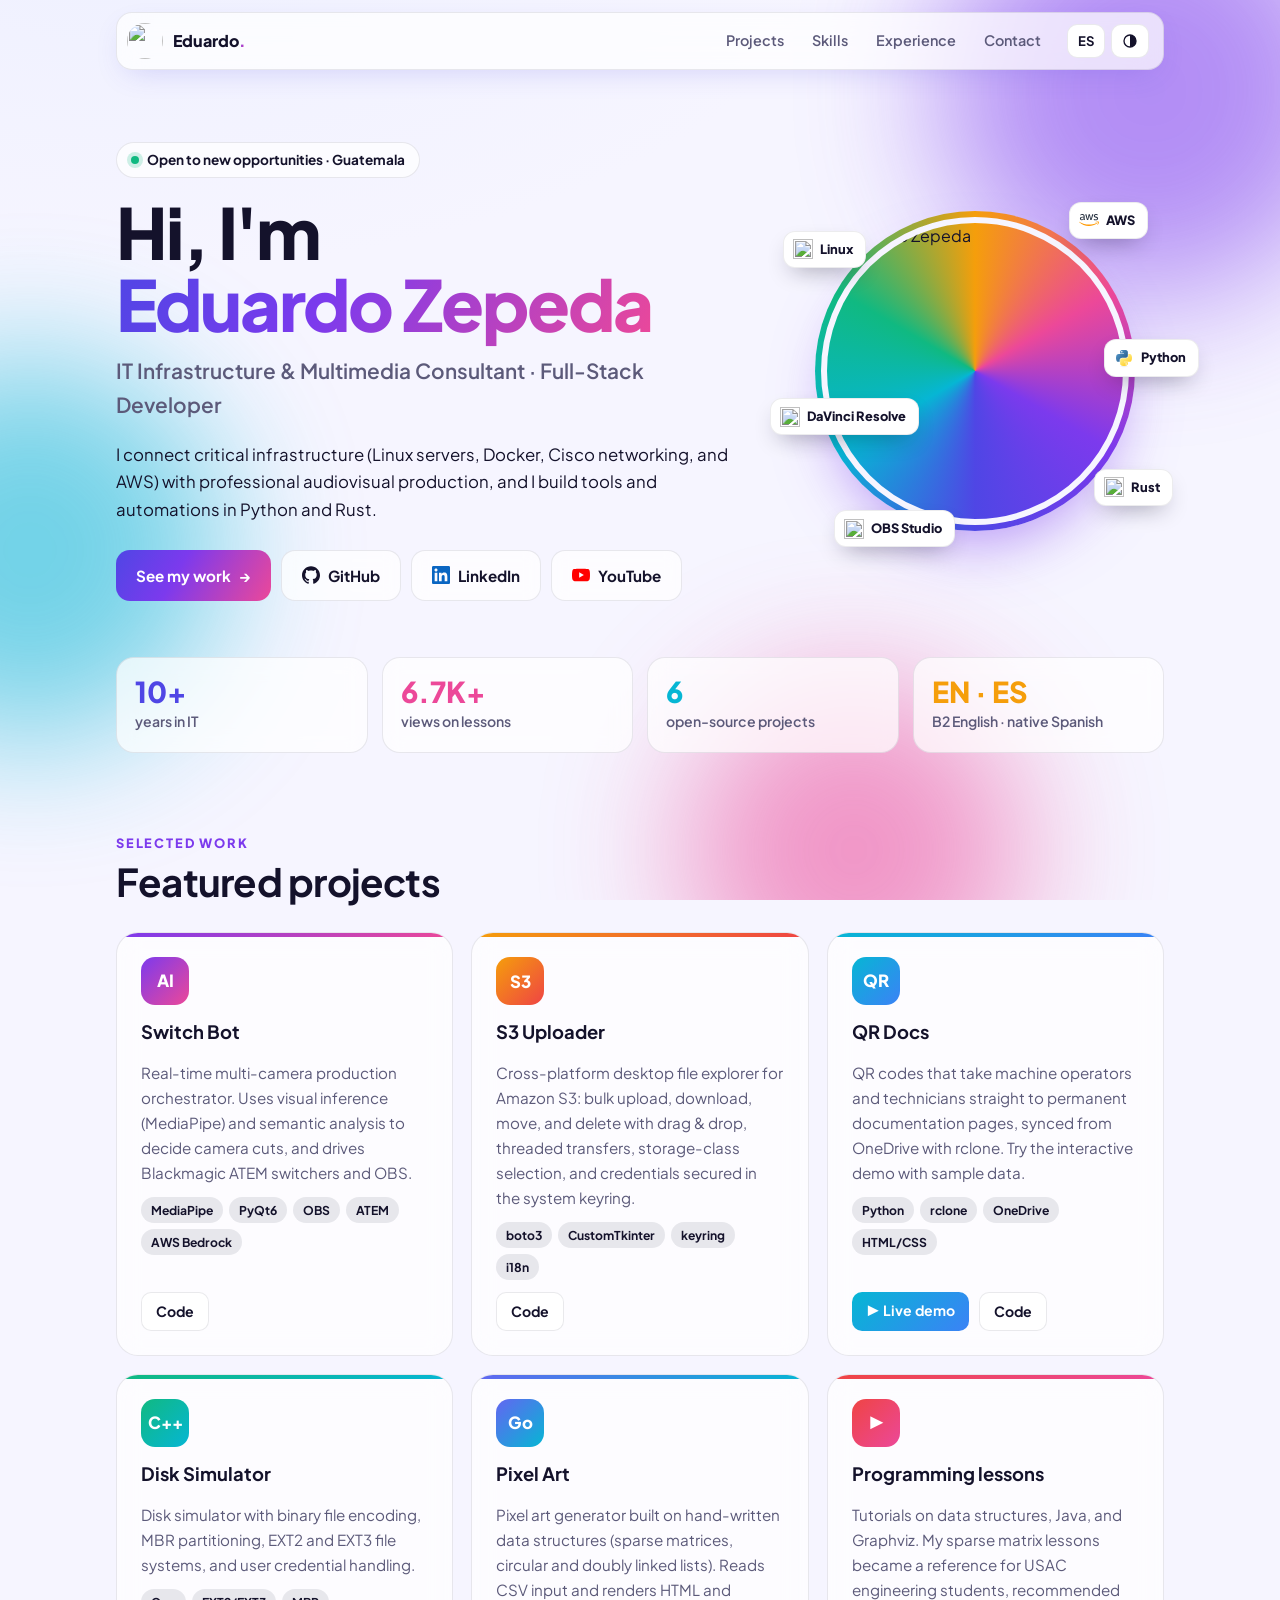
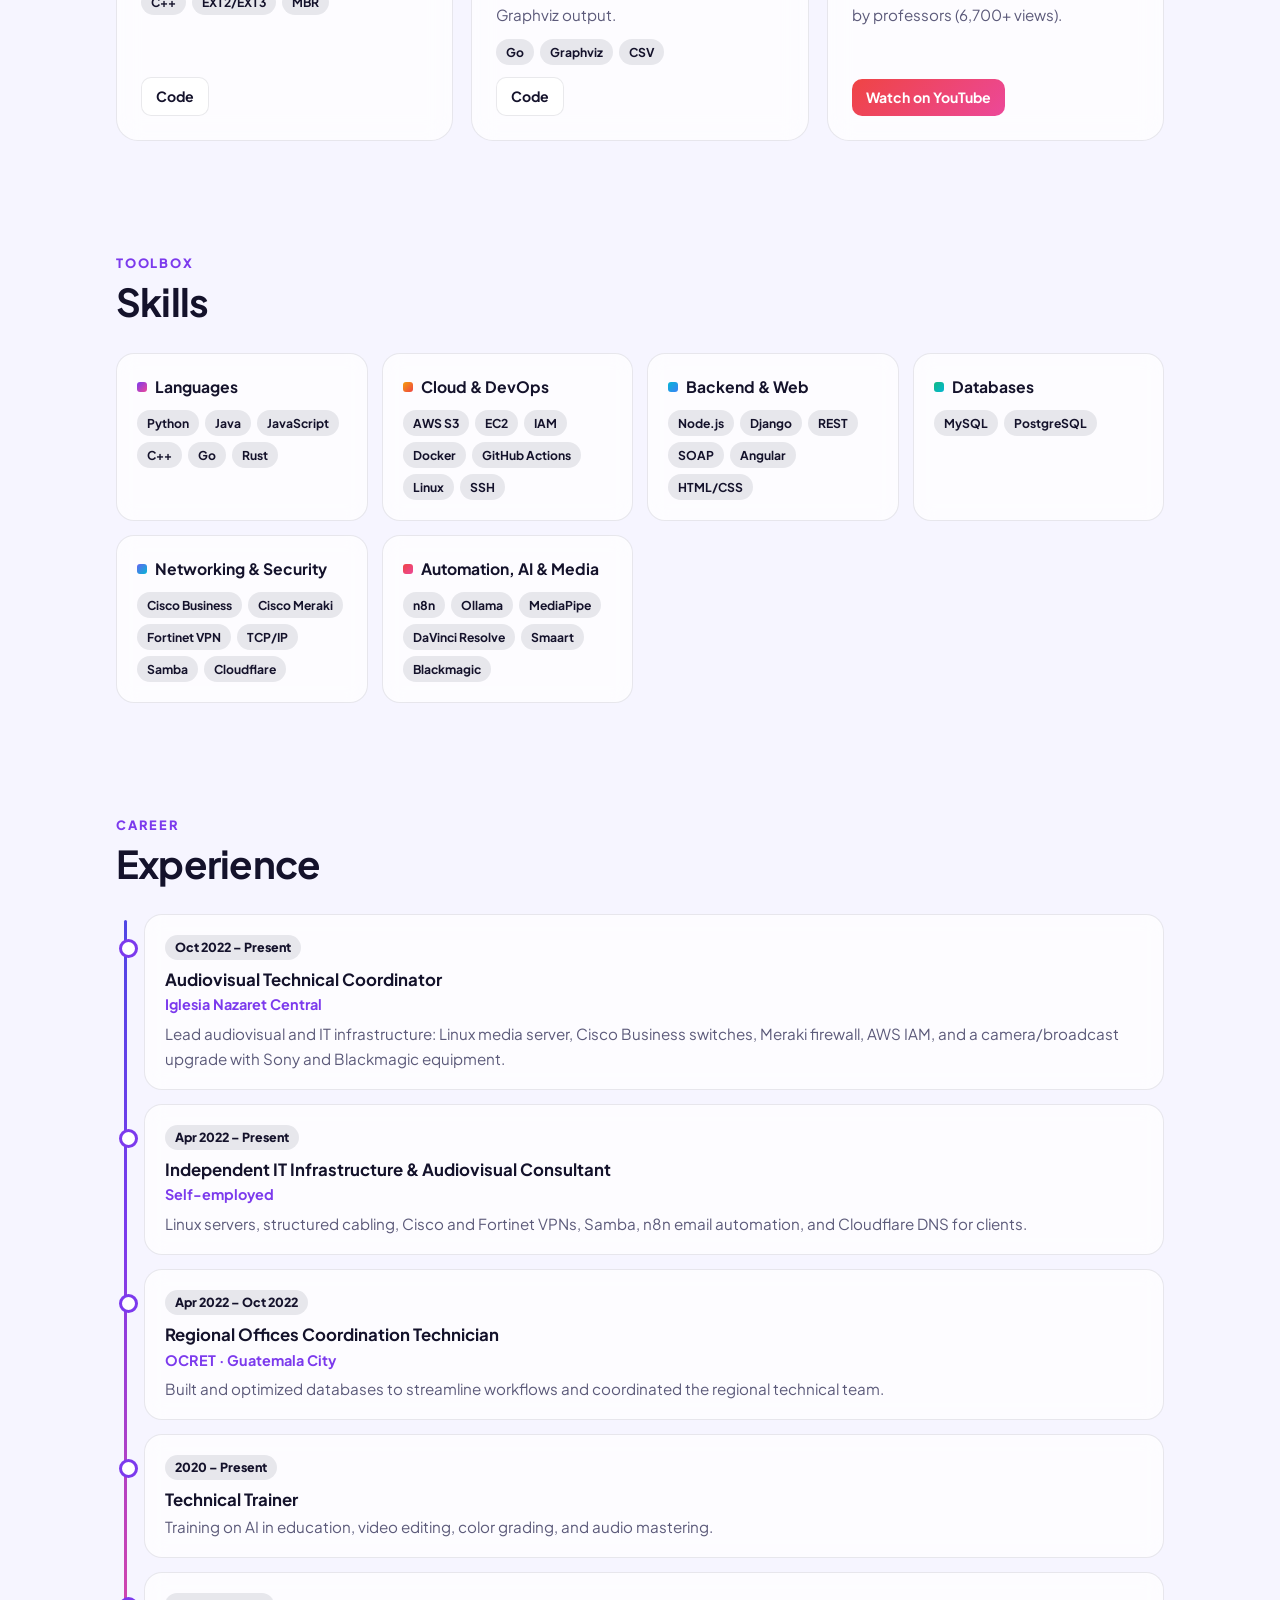
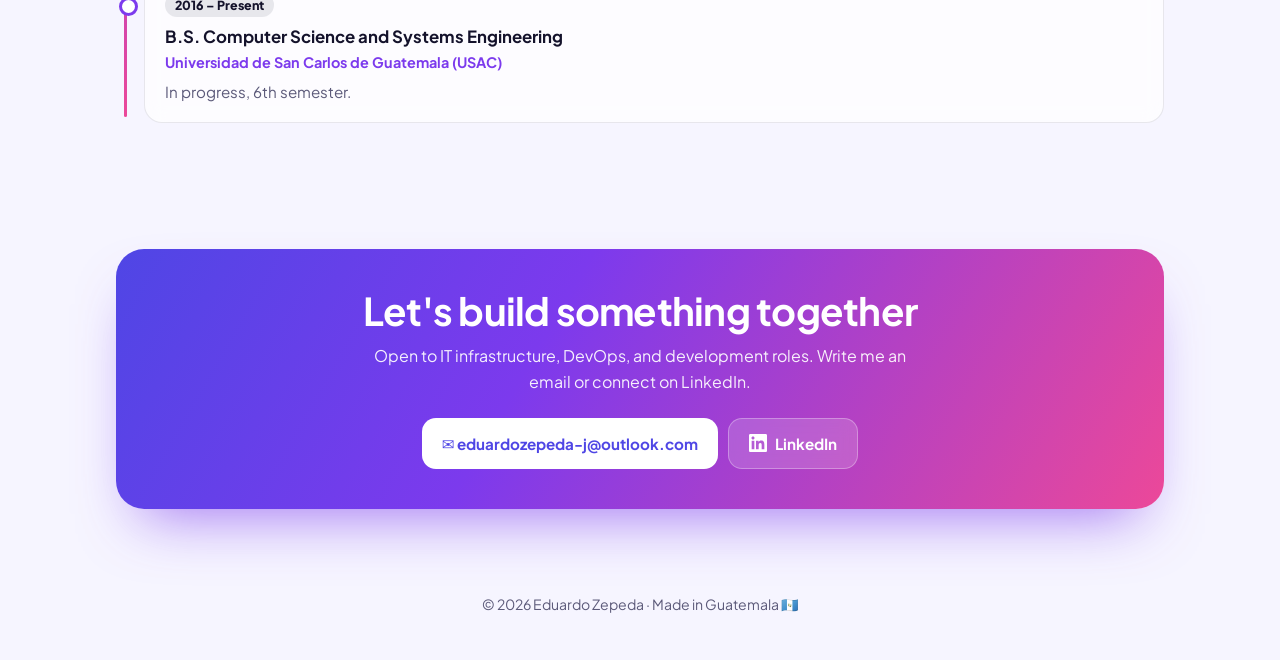
==== index.html @ f47f0d18 "Split floating photo tags into individual brand-logo badges Linux, AWS, Python, Rust, OBS Studio and" ====
<!doctype html>
<html lang="en">
<head>
<meta charset="utf-8">
<meta name="viewport" content="width=device-width, initial-scale=1">
<title>Eduardo Zepeda — Portfolio</title>
<meta name="description" content="Eduardo Zepeda — IT Infrastructure & Multimedia Consultant and Full-Stack Developer from Guatemala. Linux, AWS, Cisco networking, Python, Rust.">
<meta property="og:title" content="Eduardo Zepeda — Portfolio">
<meta property="og:description" content="IT Infrastructure & Multimedia Consultant | Full-Stack Developer">
<meta property="og:type" content="website">
<meta property="og:url" content="https://eduardo-zepeda-j.github.io/">
<meta property="og:image" content="https://avatars.githubusercontent.com/u/69120108?v=4&s=400">
<link rel="icon" href="https://avatars.githubusercontent.com/u/69120108?v=4&s=64">
<link rel="preconnect" href="https://fonts.googleapis.com">
<link rel="preconnect" href="https://fonts.gstatic.com" crossorigin>
<link href="https://fonts.googleapis.com/css2?family=Plus+Jakarta+Sans:wght@400;500;600;700;800&display=swap" rel="stylesheet">
<style>
:root{
  --bg:#f6f5ff; --bg-2:#eef0ff; --surface:rgba(255,255,255,.72); --surface-solid:#ffffff;
  --text:#14122b; --muted:#5c5a7a; --border:rgba(20,18,43,.09);
  --violet:#7c3aed; --indigo:#4f46e5; --blue:#2563eb; --cyan:#06b6d4; --pink:#ec4899; --amber:#f59e0b; --green:#10b981;
  --grad:linear-gradient(120deg,#4f46e5 0%,#7c3aed 40%,#ec4899 100%);
  --shadow:0 10px 30px -12px rgba(79,70,229,.25);
  --blob-op:.55;
}
@media (prefers-color-scheme: dark){
  :root:not([data-theme="light"]){
    --bg:#0b0a1a; --bg-2:#121032; --surface:rgba(24,22,52,.66); --surface-solid:#16143a;
    --text:#f1f0ff; --muted:#a9a6cc; --border:rgba(255,255,255,.09);
    --grad:linear-gradient(120deg,#818cf8 0%,#a78bfa 40%,#f472b6 100%);
    --shadow:0 10px 40px -12px rgba(0,0,0,.6); --blob-op:.35;
  }
}
:root[data-theme="dark"]{
  --bg:#0b0a1a; --bg-2:#121032; --surface:rgba(24,22,52,.66); --surface-solid:#16143a;
  --text:#f1f0ff; --muted:#a9a6cc; --border:rgba(255,255,255,.09);
  --grad:linear-gradient(120deg,#818cf8 0%,#a78bfa 40%,#f472b6 100%);
  --shadow:0 10px 40px -12px rgba(0,0,0,.6); --blob-op:.35;
}
*{box-sizing:border-box}
html{scroll-behavior:smooth}
body{margin:0;background:var(--bg);color:var(--text);font:16px/1.65 "Plus Jakarta Sans",system-ui,-apple-system,"Segoe UI",Roboto,Arial,sans-serif;overflow-x:hidden}
a{color:inherit}
.bg{position:fixed;inset:0;z-index:-1;overflow:hidden;background:radial-gradient(1200px 600px at 10% -10%,var(--bg-2),transparent 60%),var(--bg)}
.blob{position:absolute;border-radius:50%;filter:blur(70px);opacity:var(--blob-op);animation:float 18s ease-in-out infinite}
.b1{width:420px;height:420px;background:#7c3aed;top:-120px;right:-80px}
.b2{width:380px;height:380px;background:#06b6d4;top:40%;left:-160px;animation-delay:-6s}
.b3{width:340px;height:340px;background:#ec4899;bottom:-120px;right:20%;animation-delay:-12s}
@keyframes float{0%,100%{transform:translate(0,0) scale(1)}50%{transform:translate(30px,-40px) scale(1.08)}}
@media (prefers-reduced-motion: reduce){.blob{animation:none}html{scroll-behavior:auto}}
.wrap{max-width:1080px;margin:0 auto;padding:0 16px}
header.top{position:sticky;top:12px;z-index:10;margin:12px auto 0;max-width:1080px;padding:0 16px}
.bar{display:flex;align-items:center;gap:14px;height:58px;padding:0 14px 0 10px;border-radius:16px;background:var(--surface);border:1px solid var(--border);backdrop-filter:blur(14px);-webkit-backdrop-filter:blur(14px);box-shadow:var(--shadow)}
.brand{display:flex;align-items:center;gap:10px;font-weight:800;text-decoration:none}
.brand img{width:36px;height:36px;border-radius:50%;object-fit:cover}
nav{display:flex;gap:4px;margin-left:auto}
nav a{text-decoration:none;color:var(--muted);font-weight:600;font-size:.9rem;padding:6px 12px;border-radius:10px}
nav a:hover{color:var(--text);background:var(--border)}
.tools{display:flex;gap:6px}
.btn{border:1px solid var(--border);background:var(--surface-solid);color:var(--text);border-radius:10px;height:34px;min-width:38px;padding:0 10px;font:inherit;font-size:.82rem;font-weight:700;cursor:pointer;display:inline-flex;align-items:center;justify-content:center}
.btn:hover{border-color:var(--violet)}
@media (max-width:760px){nav{display:none}.tools{margin-left:auto}}

.hero{display:grid;grid-template-columns:1.25fr .75fr;gap:40px;align-items:center;padding:72px 0 56px}
@media (max-width:820px){.hero{grid-template-columns:1fr;padding-top:40px;text-align:center}.hero .photo{order:-1}.cta,.pills{justify-content:center}}
.hello{display:inline-flex;align-items:center;gap:8px;font-weight:700;font-size:.85rem;padding:6px 14px;border-radius:999px;background:var(--surface);border:1px solid var(--border);margin-bottom:18px}
.dot{width:8px;height:8px;border-radius:50%;background:var(--green);box-shadow:0 0 0 4px rgba(16,185,129,.2)}
h1{font-size:clamp(2.4rem,7vw,4.4rem);line-height:1.02;letter-spacing:-.03em;margin:0 0 14px;font-weight:800}
.gt{background:var(--grad);-webkit-background-clip:text;background-clip:text;color:transparent}
.role{font-size:clamp(1.05rem,2.4vw,1.3rem);font-weight:600;color:var(--muted);margin:0 0 18px}
.lead{max-width:620px;margin:0 0 26px;font-size:1.05rem}
@media (max-width:820px){.lead{margin-left:auto;margin-right:auto}}
.cta{display:flex;gap:10px;flex-wrap:wrap}
.cta a{display:inline-flex;align-items:center;gap:8px;padding:12px 20px;border-radius:14px;font-weight:700;font-size:.95rem;text-decoration:none;border:1px solid var(--border);background:var(--surface);backdrop-filter:blur(8px);transition:transform .2s,box-shadow .2s}
.cta a:hover{transform:translateY(-2px);box-shadow:var(--shadow)}
.cta a.primary{background:var(--grad);color:#fff;border:0}
.ico{width:18px;height:18px;flex:none}
.ico-li{color:#0A66C2} .ico-yt{color:#FF0000}
:root[data-theme="dark"] .ico-li{color:#4c9be8}
@media (prefers-color-scheme: dark){:root:not([data-theme="light"]) .ico-li{color:#4c9be8}}
.photo{position:relative;justify-self:center}
.ring{width:min(320px,70vw);aspect-ratio:1;border-radius:50%;padding:6px;background:conic-gradient(from 180deg,#4f46e5,#06b6d4,#10b981,#f59e0b,#ec4899,#7c3aed,#4f46e5);box-shadow:0 30px 60px -20px rgba(124,58,237,.55)}
.ring img{width:100%;height:100%;border-radius:50%;object-fit:cover;border:6px solid var(--bg);display:block}
.float-tag{position:absolute;display:inline-flex;align-items:center;gap:7px;font-size:.8rem;font-weight:800;padding:7px 12px 7px 9px;border-radius:12px;background:#fff;color:#14122b;border:1px solid rgba(20,18,43,.08);box-shadow:0 10px 24px -10px rgba(20,18,43,.45);white-space:nowrap;animation:bob 6s ease-in-out infinite}
.float-tag img{width:20px;height:20px;object-fit:contain;flex:none}
@keyframes bob{0%,100%{transform:translateY(0)}50%{transform:translateY(-6px)}}
@media (prefers-reduced-motion: reduce){.float-tag{animation:none}}
.t1{top:6%;left:-10%} .t2{top:-3%;right:-4%;animation-delay:-1s}
.t3{top:40%;right:-20%;animation-delay:-2s} .t4{bottom:8%;right:-12%;animation-delay:-3s}
.t5{bottom:-5%;left:6%;animation-delay:-4s} .t6{bottom:30%;left:-14%;animation-delay:-5s}
@media (max-width:820px){.float-tag{font-size:.72rem;padding:5px 9px 5px 7px}.float-tag img{width:16px;height:16px}.t1{left:-8%}.t3{right:-10%}.t4{right:-6%}.t6{left:-10%}}

.stats{display:grid;grid-template-columns:repeat(4,1fr);gap:14px;margin-bottom:24px}
@media (max-width:700px){.stats{grid-template-columns:repeat(2,1fr)}}
.stat{padding:18px;border-radius:18px;background:var(--surface);border:1px solid var(--border);backdrop-filter:blur(10px)}
.stat b{display:block;font-size:1.8rem;line-height:1.1;font-weight:800}
.stat span{color:var(--muted);font-size:.88rem;font-weight:600}
.s1 b{color:var(--indigo)} .s2 b{color:var(--pink)} .s3 b{color:var(--cyan)} .s4 b{color:var(--amber)}

section{padding:56px 0}
.kicker{font-size:.8rem;font-weight:800;letter-spacing:.14em;text-transform:uppercase;color:var(--violet);margin:0 0 6px}
h2{font-size:clamp(1.7rem,4vw,2.4rem);letter-spacing:-.02em;margin:0 0 28px;line-height:1.15}

.projects{display:grid;grid-template-columns:repeat(auto-fill,minmax(300px,1fr));gap:18px}
.card{position:relative;padding:24px;border-radius:22px;background:var(--surface);border:1px solid var(--border);backdrop-filter:blur(12px);display:flex;flex-direction:column;gap:12px;transition:transform .25s,box-shadow .25s;overflow:hidden}
.card::before{content:"";position:absolute;inset:0 0 auto 0;height:4px;background:var(--c)}
.card:hover{transform:translateY(-4px);box-shadow:var(--shadow)}
.icon{width:48px;height:48px;border-radius:14px;display:grid;place-items:center;color:#fff;font-weight:800;font-size:1.05rem;background:var(--c)}
.card h3{margin:0;font-size:1.15rem}
.card p{margin:0;color:var(--muted);font-size:.95rem}
.chips{display:flex;flex-wrap:wrap;gap:6px}
.chip{font-size:.76rem;font-weight:700;padding:3px 10px;border-radius:999px;background:var(--border)}
.links{margin-top:auto;display:flex;gap:10px;flex-wrap:wrap}
.links a{font-size:.88rem;font-weight:700;text-decoration:none;padding:7px 14px;border-radius:10px;border:1px solid var(--border);background:var(--surface-solid)}
.links a.live{background:var(--c);color:#fff;border:0}
.c1{--c:linear-gradient(135deg,#7c3aed,#ec4899)} .c2{--c:linear-gradient(135deg,#f59e0b,#ef4444)}
.c3{--c:linear-gradient(135deg,#06b6d4,#3b82f6)} .c4{--c:linear-gradient(135deg,#10b981,#06b6d4)}
.c5{--c:linear-gradient(135deg,#6366f1,#06b6d4)} .c6{--c:linear-gradient(135deg,#ef4444,#ec4899)}

.skills{display:grid;grid-template-columns:repeat(auto-fill,minmax(250px,1fr));gap:14px}
.skill{padding:20px;border-radius:18px;background:var(--surface);border:1px solid var(--border);backdrop-filter:blur(10px)}
.skill h3{margin:0 0 10px;font-size:.98rem;display:flex;align-items:center;gap:8px}
.skill h3 i{width:10px;height:10px;border-radius:3px;background:var(--c);display:inline-block}

.timeline{position:relative;padding-left:28px}
.timeline::before{content:"";position:absolute;left:8px;top:6px;bottom:6px;width:3px;border-radius:3px;background:var(--grad)}
.job{position:relative;padding:18px 20px;margin-bottom:14px;border-radius:18px;background:var(--surface);border:1px solid var(--border);backdrop-filter:blur(10px)}
.job::before{content:"";position:absolute;left:-26px;top:24px;width:13px;height:13px;border-radius:50%;background:var(--surface-solid);border:3px solid var(--violet)}
.when{display:inline-block;font-size:.78rem;font-weight:800;padding:2px 10px;border-radius:999px;background:var(--border);margin-bottom:6px}
.job h3{margin:0;font-size:1.05rem}
.org{color:var(--violet);font-weight:700;font-size:.9rem;margin-bottom:4px}
.job p{margin:0;color:var(--muted);font-size:.95rem}

.contact{padding:40px;border-radius:28px;background:var(--grad);color:#fff;text-align:center;box-shadow:0 30px 60px -25px rgba(124,58,237,.7)}
.contact h2{color:#fff;margin-bottom:10px}
.contact p{margin:0 auto 22px;max-width:560px;opacity:.92}
.contact .cta{justify-content:center}
.contact .cta a{background:rgba(255,255,255,.16);border-color:rgba(255,255,255,.3);color:#fff}
.contact .cta a.primary{background:#fff;color:#4f46e5}
@media (max-width:600px){.contact{padding:28px 18px}}
footer{padding:28px 0 44px;color:var(--muted);font-size:.88rem;text-align:center}

[data-lang-es]{display:none}
html[lang="es"] [data-lang-en]{display:none}
html[lang="es"] [data-lang-es]{display:revert}
.js .reveal{opacity:0;transform:translateY(16px);transition:opacity .6s ease,transform .6s ease}
.js .reveal.in{opacity:1;transform:none}
@media (prefers-reduced-motion: reduce){.js .reveal{opacity:1;transform:none;transition:none}}
</style>
</head>
<body>
<svg width="0" height="0" style="position:absolute" aria-hidden="true">
  <symbol id="i-gh" viewBox="0 0 24 24"><path fill="currentColor" d="M12 .297c-6.63 0-12 5.373-12 12 0 5.303 3.438 9.8 8.205 11.385.6.113.82-.258.82-.577 0-.285-.01-1.04-.015-2.04-3.338.724-4.042-1.61-4.042-1.61C4.422 18.07 3.633 17.7 3.633 17.7c-1.087-.744.084-.729.084-.729 1.205.084 1.838 1.236 1.838 1.236 1.07 1.835 2.809 1.305 3.495.998.108-.776.417-1.305.76-1.605-2.665-.3-5.466-1.332-5.466-5.93 0-1.31.465-2.38 1.235-3.22-.135-.303-.54-1.523.105-3.176 0 0 1.005-.322 3.3 1.23.96-.267 1.98-.399 3-.405 1.02.006 2.04.138 3 .405 2.28-1.552 3.285-1.23 3.285-1.23.645 1.653.24 2.873.12 3.176.765.84 1.23 1.91 1.23 3.22 0 4.61-2.805 5.625-5.475 5.92.42.36.81 1.096.81 2.22 0 1.606-.015 2.896-.015 3.286 0 .315.21.69.825.57C20.565 22.092 24 17.592 24 12.297c0-6.627-5.373-12-12-12"/></symbol>
  <symbol id="i-li" viewBox="0 0 24 24"><path fill="currentColor" d="M20.447 20.452h-3.554v-5.569c0-1.328-.027-3.037-1.852-3.037-1.853 0-2.136 1.445-2.136 2.939v5.667H9.351V9h3.414v1.561h.046c.477-.9 1.637-1.85 3.37-1.85 3.601 0 4.267 2.37 4.267 5.455v6.286zM5.337 7.433c-1.144 0-2.063-.926-2.063-2.065 0-1.138.92-2.063 2.063-2.063 1.14 0 2.064.925 2.064 2.063 0 1.139-.925 2.065-2.064 2.065zm1.782 13.019H3.555V9h3.564v11.452zM22.225 0H1.771C.792 0 0 .774 0 1.729v20.542C0 23.227.792 24 1.771 24h20.451C23.2 24 24 23.227 24 22.271V1.729C24 .774 23.2 0 22.222 0h.003z"/></symbol>
  <symbol id="i-yt" viewBox="0 0 24 24"><path fill="currentColor" d="M23.498 6.186a3.016 3.016 0 0 0-2.122-2.136C19.505 3.545 12 3.545 12 3.545s-7.505 0-9.377.505A3.017 3.017 0 0 0 .502 6.186C0 8.07 0 12 0 12s0 3.93.502 5.814a3.016 3.016 0 0 0 2.122 2.136c1.871.505 9.376.505 9.376.505s7.505 0 9.377-.505a3.015 3.015 0 0 0 2.122-2.136C24 15.93 24 12 24 12s0-3.93-.502-5.814zM9.545 15.568V8.432L15.818 12l-6.273 3.568z"/></symbol>
</svg>
<div class="bg" aria-hidden="true"><div class="blob b1"></div><div class="blob b2"></div><div class="blob b3"></div></div>

<header class="top">
  <div class="bar">
    <a class="brand" href="#"><img src="https://avatars.githubusercontent.com/u/69120108?v=4&s=80" alt=""><span>Eduardo<span class="gt">.</span></span></a>
    <nav>
      <a href="#projects"><span data-lang-en>Projects</span><span data-lang-es>Proyectos</span></a>
      <a href="#skills"><span data-lang-en>Skills</span><span data-lang-es>Habilidades</span></a>
      <a href="#experience"><span data-lang-en>Experience</span><span data-lang-es>Experiencia</span></a>
      <a href="#contact"><span data-lang-en>Contact</span><span data-lang-es>Contacto</span></a>
    </nav>
    <div class="tools">
      <button class="btn" id="langBtn" type="button" aria-label="Switch language / Cambiar idioma">ES</button>
      <button class="btn" id="themeBtn" type="button" aria-label="Toggle dark mode"><svg width="16" height="16" viewBox="0 0 24 24" aria-hidden="true"><circle cx="12" cy="12" r="9" fill="none" stroke="currentColor" stroke-width="2"/><path d="M12 3a9 9 0 0 1 0 18z" fill="currentColor"/></svg></button>
    </div>
  </div>
</header>

<main class="wrap">
  <section class="hero">
    <div>
      <div class="hello"><span class="dot"></span><span data-lang-en>Open to new opportunities · Guatemala</span><span data-lang-es>Disponible para nuevas oportunidades · Guatemala</span></div>
      <h1><span data-lang-en>Hi, I'm</span><span data-lang-es>Hola, soy</span><br><span class="gt">Eduardo Zepeda</span></h1>
      <p class="role">
        <span data-lang-en>IT Infrastructure &amp; Multimedia Consultant · Full-Stack Developer</span>
        <span data-lang-es>Consultor de Infraestructura TI y Multimedia · Desarrollador Full Stack</span>
      </p>
      <p class="lead">
        <span data-lang-en>I connect critical infrastructure (Linux servers, Docker, Cisco networking, and AWS) with professional audiovisual production, and I build tools and automations in Python and Rust.</span>
        <span data-lang-es>Conecto la infraestructura crítica (servidores Linux, Docker, redes Cisco y AWS) con la producción audiovisual profesional, y desarrollo herramientas y automatizaciones en Python y Rust.</span>
      </p>
      <div class="cta">
        <a class="primary" href="#projects"><span data-lang-en>See my work</span><span data-lang-es>Ver mi trabajo</span> →</a>
        <a href="https://github.com/eduardo-zepeda-j" rel="me"><svg class="ico ico-gh" aria-hidden="true"><use href="#i-gh"/></svg>GitHub</a>
        <a href="https://www.linkedin.com/in/eduardo-zepeda-j" rel="me"><svg class="ico ico-li" aria-hidden="true"><use href="#i-li"/></svg>LinkedIn</a>
        <a href="https://www.youtube.com/@eduardozepeda1113" rel="me"><svg class="ico ico-yt" aria-hidden="true"><use href="#i-yt"/></svg>YouTube</a>
      </div>
    </div>
    <div class="photo">
      <div class="ring"><img src="https://avatars.githubusercontent.com/u/69120108?v=4&s=640" alt="Eduardo Zepeda" width="320" height="320"></div>
      <span class="float-tag t1"><img src="assets/icons/linux.svg" alt="" width="20" height="20">Linux</span>
      <span class="float-tag t2"><img src="assets/icons/aws.svg" alt="" width="20" height="20">AWS</span>
      <span class="float-tag t3"><img src="assets/icons/python.svg" alt="" width="20" height="20">Python</span>
      <span class="float-tag t4"><img src="assets/icons/rust.svg" alt="" width="20" height="20">Rust</span>
      <span class="float-tag t5"><img src="assets/icons/obs.svg" alt="" width="20" height="20">OBS Studio</span>
      <span class="float-tag t6"><img src="assets/icons/davinci-resolve.svg" alt="" width="20" height="20">DaVinci Resolve</span>
    </div>
  </section>

  <div class="stats reveal">
    <div class="stat s1"><b>10+</b><span data-lang-en>years in IT</span><span data-lang-es>años en TI</span></div>
    <div class="stat s2"><b>6.7K+</b><span data-lang-en>views on lessons</span><span data-lang-es>vistas en clases</span></div>
    <div class="stat s3"><b>6</b><span data-lang-en>open-source projects</span><span data-lang-es>proyectos open source</span></div>
    <div class="stat s4"><b>EN · ES</b><span data-lang-en>B2 English · native Spanish</span><span data-lang-es>Inglés B2 · español nativo</span></div>
  </div>

  <section id="projects" class="reveal">
    <p class="kicker"><span data-lang-en>Selected work</span><span data-lang-es>Trabajo seleccionado</span></p>
    <h2><span data-lang-en>Featured projects</span><span data-lang-es>Proyectos destacados</span></h2>
    <div class="projects">
      <article class="card c1">
        <div class="icon">AI</div>
        <h3>Switch Bot</h3>
        <p data-lang-en>Real-time multi-camera production orchestrator. Uses visual inference (MediaPipe) and semantic analysis to decide camera cuts, and drives Blackmagic ATEM switchers and OBS.</p>
        <p data-lang-es>Orquestador de producción multicámara en tiempo real. Usa inferencia visual (MediaPipe) y análisis semántico para decidir los cortes de cámara, y controla switchers Blackmagic ATEM y OBS.</p>
        <div class="chips"><span class="chip">MediaPipe</span><span class="chip">PyQt6</span><span class="chip">OBS</span><span class="chip">ATEM</span><span class="chip">AWS Bedrock</span></div>
        <div class="links"><a href="https://github.com/eduardo-zepeda-j/switch_bot"><span data-lang-en>Code</span><span data-lang-es>Código</span></a></div>
      </article>
      <article class="card c2">
        <div class="icon">S3</div>
        <h3>S3 Uploader</h3>
        <p data-lang-en>Cross-platform desktop file explorer for Amazon S3: bulk upload, download, move, and delete with drag &amp; drop, threaded transfers, storage-class selection, and credentials secured in the system keyring.</p>
        <p data-lang-es>Explorador de archivos de escritorio para Amazon S3: carga, descarga, movimiento y borrado masivo con arrastrar y soltar, transferencias multihilo, clases de almacenamiento y credenciales protegidas en el keyring del sistema.</p>
        <div class="chips"><span class="chip">boto3</span><span class="chip">CustomTkinter</span><span class="chip">keyring</span><span class="chip">i18n</span></div>
        <div class="links"><a href="https://github.com/eduardo-zepeda-j/s3uploader"><span data-lang-en>Code</span><span data-lang-es>Código</span></a></div>
      </article>
      <article class="card c3">
        <div class="icon">QR</div>
        <h3>QR Docs</h3>
        <p data-lang-en>QR codes that take machine operators and technicians straight to permanent documentation pages, synced from OneDrive with rclone. Try the interactive demo with sample data.</p>
        <p data-lang-es>Códigos QR que llevan a operadores y técnicos directo a páginas de documentación permanentes, sincronizadas desde OneDrive con rclone. Prueba la demo interactiva con datos de ejemplo.</p>
        <div class="chips"><span class="chip">Python</span><span class="chip">rclone</span><span class="chip">OneDrive</span><span class="chip">HTML/CSS</span></div>
        <div class="links">
          <a class="live" href="demo/qr/">▶ <span data-lang-en>Live demo</span><span data-lang-es>Demo en vivo</span></a>
          <a href="https://github.com/eduardo-zepeda-j/qr_app"><span data-lang-en>Code</span><span data-lang-es>Código</span></a>
        </div>
      </article>
      <article class="card c4">
        <div class="icon">C++</div>
        <h3><span data-lang-en>Disk Simulator</span><span data-lang-es>Simulador de discos</span></h3>
        <p data-lang-en>Disk simulator with binary file encoding, MBR partitioning, EXT2 and EXT3 file systems, and user credential handling.</p>
        <p data-lang-es>Simulador de discos con codificación binaria de archivos, particiones MBR, sistemas de archivos EXT2 y EXT3 y manejo de credenciales de usuario.</p>
        <div class="chips"><span class="chip">C++</span><span class="chip">EXT2/EXT3</span><span class="chip">MBR</span></div>
        <div class="links"><a href="https://github.com/eduardo-zepeda-j/SIMULADOR_DISCOS"><span data-lang-en>Code</span><span data-lang-es>Código</span></a></div>
      </article>
      <article class="card c5">
        <div class="icon">Go</div>
        <h3>Pixel Art</h3>
        <p data-lang-en>Pixel art generator built on hand-written data structures (sparse matrices, circular and doubly linked lists). Reads CSV input and renders HTML and Graphviz output.</p>
        <p data-lang-es>Generador de pixel art sobre estructuras de datos propias (matrices dispersas, listas circulares y doblemente enlazadas). Lee CSV y genera HTML y diagramas con Graphviz.</p>
        <div class="chips"><span class="chip">Go</span><span class="chip">Graphviz</span><span class="chip">CSV</span></div>
        <div class="links"><a href="https://github.com/eduardo-zepeda-j/PIXEL_ART"><span data-lang-en>Code</span><span data-lang-es>Código</span></a></div>
      </article>
      <article class="card c6">
        <div class="icon">▶</div>
        <h3><span data-lang-en>Programming lessons</span><span data-lang-es>Clases de programación</span></h3>
        <p data-lang-en>Tutorials on data structures, Java, and Graphviz. My sparse matrix lessons became a reference for USAC engineering students, recommended by professors (6,700+ views).</p>
        <p data-lang-es>Tutoriales de estructuras de datos, Java y Graphviz. Mis clases de matrices dispersas se volvieron referencia para estudiantes de ingeniería de la USAC, recomendadas por catedráticos (más de 6,700 vistas).</p>
        <div class="links"><a class="live" href="https://www.youtube.com/@eduardozepeda1113"><span data-lang-en>Watch on YouTube</span><span data-lang-es>Ver en YouTube</span></a></div>
      </article>
    </div>
  </section>

  <section id="skills" class="reveal">
    <p class="kicker"><span data-lang-en>Toolbox</span><span data-lang-es>Herramientas</span></p>
    <h2><span data-lang-en>Skills</span><span data-lang-es>Habilidades</span></h2>
    <div class="skills">
      <div class="skill c1"><h3><i></i><span data-lang-en>Languages</span><span data-lang-es>Lenguajes</span></h3><div class="chips"><span class="chip">Python</span><span class="chip">Java</span><span class="chip">JavaScript</span><span class="chip">C++</span><span class="chip">Go</span><span class="chip">Rust</span></div></div>
      <div class="skill c2"><h3><i></i>Cloud &amp; DevOps</h3><div class="chips"><span class="chip">AWS S3</span><span class="chip">EC2</span><span class="chip">IAM</span><span class="chip">Docker</span><span class="chip">GitHub Actions</span><span class="chip">Linux</span><span class="chip">SSH</span></div></div>
      <div class="skill c3"><h3><i></i>Backend &amp; Web</h3><div class="chips"><span class="chip">Node.js</span><span class="chip">Django</span><span class="chip">REST</span><span class="chip">SOAP</span><span class="chip">Angular</span><span class="chip">HTML/CSS</span></div></div>
      <div class="skill c4"><h3><i></i><span data-lang-en>Databases</span><span data-lang-es>Bases de datos</span></h3><div class="chips"><span class="chip">MySQL</span><span class="chip">PostgreSQL</span></div></div>
      <div class="skill c5"><h3><i></i><span data-lang-en>Networking &amp; Security</span><span data-lang-es>Redes y seguridad</span></h3><div class="chips"><span class="chip">Cisco Business</span><span class="chip">Cisco Meraki</span><span class="chip">Fortinet VPN</span><span class="chip">TCP/IP</span><span class="chip">Samba</span><span class="chip">Cloudflare</span></div></div>
      <div class="skill c6"><h3><i></i><span data-lang-en>Automation, AI &amp; Media</span><span data-lang-es>Automatización, IA y medios</span></h3><div class="chips"><span class="chip">n8n</span><span class="chip">Ollama</span><span class="chip">MediaPipe</span><span class="chip">DaVinci Resolve</span><span class="chip">Smaart</span><span class="chip">Blackmagic</span></div></div>
    </div>
  </section>

  <section id="experience" class="reveal">
    <p class="kicker"><span data-lang-en>Career</span><span data-lang-es>Trayectoria</span></p>
    <h2><span data-lang-en>Experience</span><span data-lang-es>Experiencia</span></h2>
    <div class="timeline">
      <div class="job">
        <span class="when">Oct 2022 – <span data-lang-en>Present</span><span data-lang-es>Actual</span></span>
        <h3><span data-lang-en>Audiovisual Technical Coordinator</span><span data-lang-es>Coordinador Técnico Audiovisual</span></h3>
        <div class="org">Iglesia Nazaret Central</div>
        <p data-lang-en>Lead audiovisual and IT infrastructure: Linux media server, Cisco Business switches, Meraki firewall, AWS IAM, and a camera/broadcast upgrade with Sony and Blackmagic equipment.</p>
        <p data-lang-es>Lidero el área audiovisual y la infraestructura TI: servidor Linux multimedia, switches Cisco Business, firewall Meraki, AWS IAM y la renovación de cámaras y transmisión con equipo Sony y Blackmagic.</p>
      </div>
      <div class="job">
        <span class="when">Apr 2022 – <span data-lang-en>Present</span><span data-lang-es>Actual</span></span>
        <h3><span data-lang-en>Independent IT Infrastructure &amp; Audiovisual Consultant</span><span data-lang-es>Consultor independiente de Infraestructura TI y Audiovisual</span></h3>
        <div class="org"><span data-lang-en>Self-employed</span><span data-lang-es>Independiente</span></div>
        <p data-lang-en>Linux servers, structured cabling, Cisco and Fortinet VPNs, Samba, n8n email automation, and Cloudflare DNS for clients.</p>
        <p data-lang-es>Servidores Linux, cableado estructurado, VPN con Cisco y Fortinet, Samba, automatización de correos con n8n y DNS en Cloudflare para clientes.</p>
      </div>
      <div class="job">
        <span class="when">Apr 2022 – Oct 2022</span>
        <h3><span data-lang-en>Regional Offices Coordination Technician</span><span data-lang-es>Técnico de Coordinación de Sedes Departamentales</span></h3>
        <div class="org">OCRET · <span data-lang-en>Guatemala City</span><span data-lang-es>Ciudad de Guatemala</span></div>
        <p data-lang-en>Built and optimized databases to streamline workflows and coordinated the regional technical team.</p>
        <p data-lang-es>Creé y optimicé bases de datos para agilizar procesos y coordiné al equipo técnico departamental.</p>
      </div>
      <div class="job">
        <span class="when">2020 – <span data-lang-en>Present</span><span data-lang-es>Actual</span></span>
        <h3><span data-lang-en>Technical Trainer</span><span data-lang-es>Capacitador técnico</span></h3>
        <p data-lang-en>Training on AI in education, video editing, color grading, and audio mastering.</p>
        <p data-lang-es>Capacitaciones en IA aplicada a la educación, edición de video, colorización y masterización de audio.</p>
      </div>
      <div class="job">
        <span class="when">2016 – <span data-lang-en>Present</span><span data-lang-es>Actual</span></span>
        <h3><span data-lang-en>B.S. Computer Science and Systems Engineering</span><span data-lang-es>Ingeniería en Ciencias y Sistemas</span></h3>
        <div class="org">Universidad de San Carlos de Guatemala (USAC)</div>
        <p data-lang-en>In progress, 6th semester.</p>
        <p data-lang-es>En curso, 6.º semestre.</p>
      </div>
    </div>
  </section>

  <section id="contact" class="reveal">
    <div class="contact">
      <h2><span data-lang-en>Let's build something together</span><span data-lang-es>Construyamos algo juntos</span></h2>
      <p>
        <span data-lang-en>Open to IT infrastructure, DevOps, and development roles. Write me an email or connect on LinkedIn.</span>
        <span data-lang-es>Abierto a oportunidades en infraestructura TI, DevOps y desarrollo. Escríbeme un correo o conectemos en LinkedIn.</span>
      </p>
      <div class="cta">
        <a class="primary" href="mailto:eduardozepeda-j@outlook.com">✉ eduardozepeda-j@outlook.com</a>
        <a href="https://www.linkedin.com/in/eduardo-zepeda-j"><svg class="ico " aria-hidden="true"><use href="#i-li"/></svg>LinkedIn</a>
      </div>
    </div>
  </section>
</main>

<footer>© <span id="yr"></span> Eduardo Zepeda · <span data-lang-en>Made in Guatemala</span><span data-lang-es>Hecho en Guatemala</span> 🇬🇹</footer>

<script>
(function(){
  var root=document.documentElement; root.classList.add('js');
  function get(k){try{return localStorage.getItem(k)}catch(e){return null}}
  function set(k,v){try{localStorage.setItem(k,v)}catch(e){}}
  var langBtn=document.getElementById('langBtn'), themeBtn=document.getElementById('themeBtn');
  function applyLang(l){root.lang=l;langBtn.textContent=l==='es'?'EN':'ES';}
  applyLang(get('lang') || ((navigator.language||'en').toLowerCase().indexOf('es')===0?'es':'en'));
  langBtn.addEventListener('click',function(){var l=root.lang==='es'?'en':'es';applyLang(l);set('lang',l);});
  var t=get('theme'); if(t) root.setAttribute('data-theme',t);
  themeBtn.addEventListener('click',function(){
    var dark=root.getAttribute('data-theme')==='dark'||(!root.getAttribute('data-theme')&&matchMedia('(prefers-color-scheme: dark)').matches);
    var n=dark?'light':'dark'; root.setAttribute('data-theme',n); set('theme',n);
  });
  document.getElementById('yr').textContent=new Date().getFullYear();
  var els=document.querySelectorAll('.reveal');
  if('IntersectionObserver' in window){
    var io=new IntersectionObserver(function(es){es.forEach(function(e){if(e.isIntersecting){e.target.classList.add('in');io.unobserve(e.target);}})},{threshold:.08});
    els.forEach(function(el){io.observe(el)});
  } else els.forEach(function(el){el.classList.add('in')});
})();
</script>
</body>
</html>
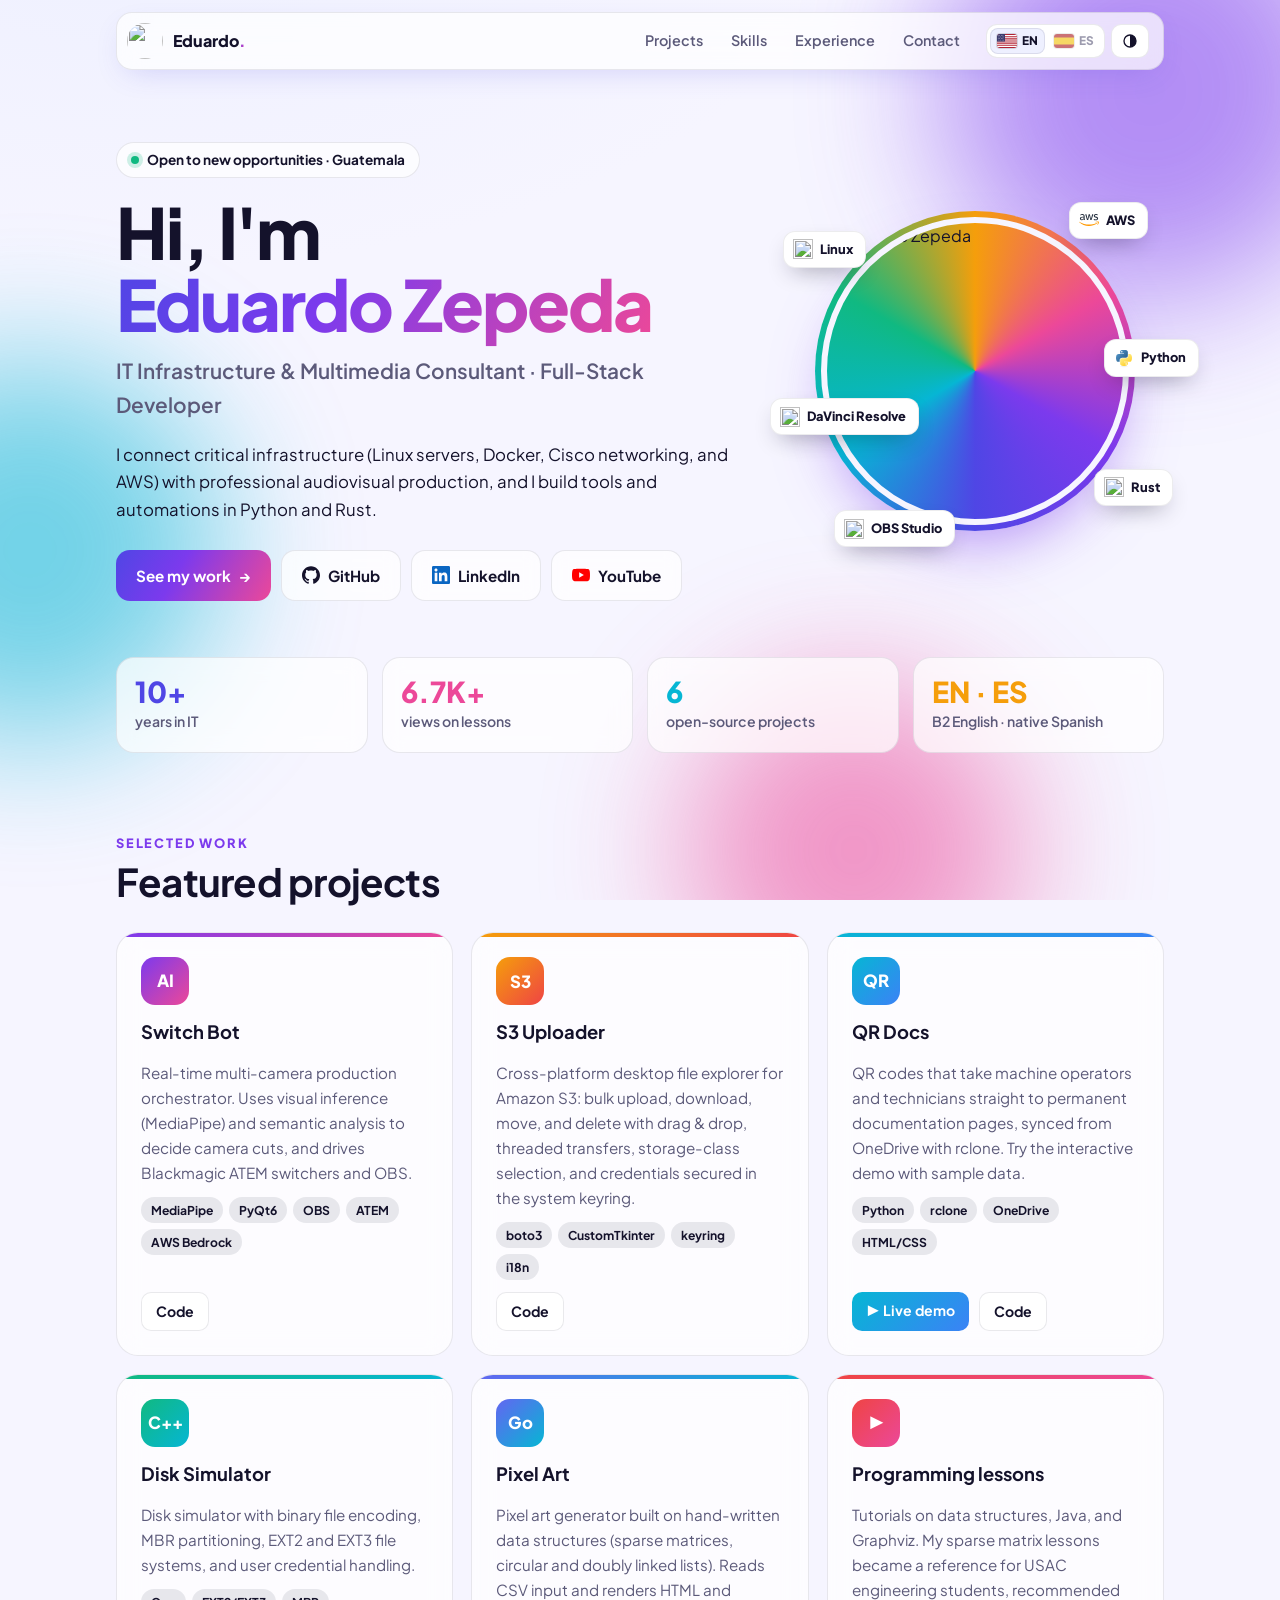
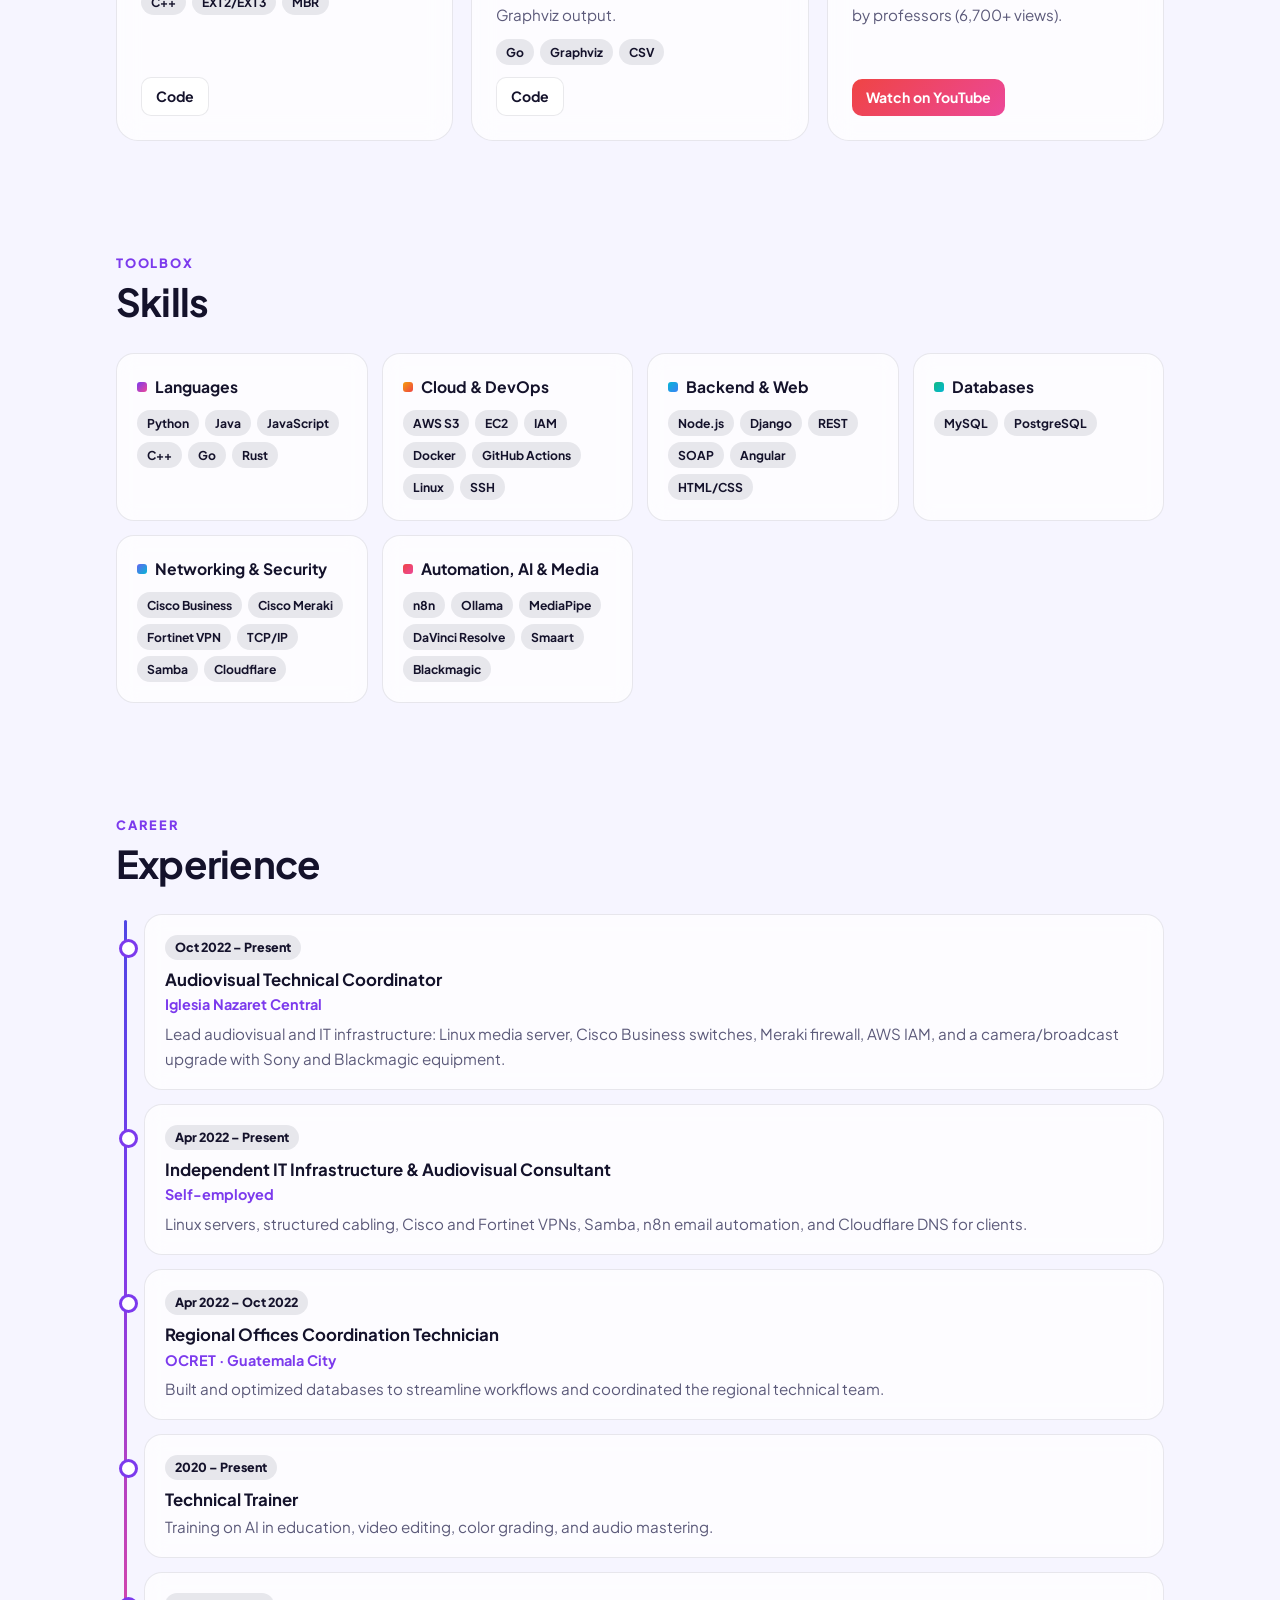
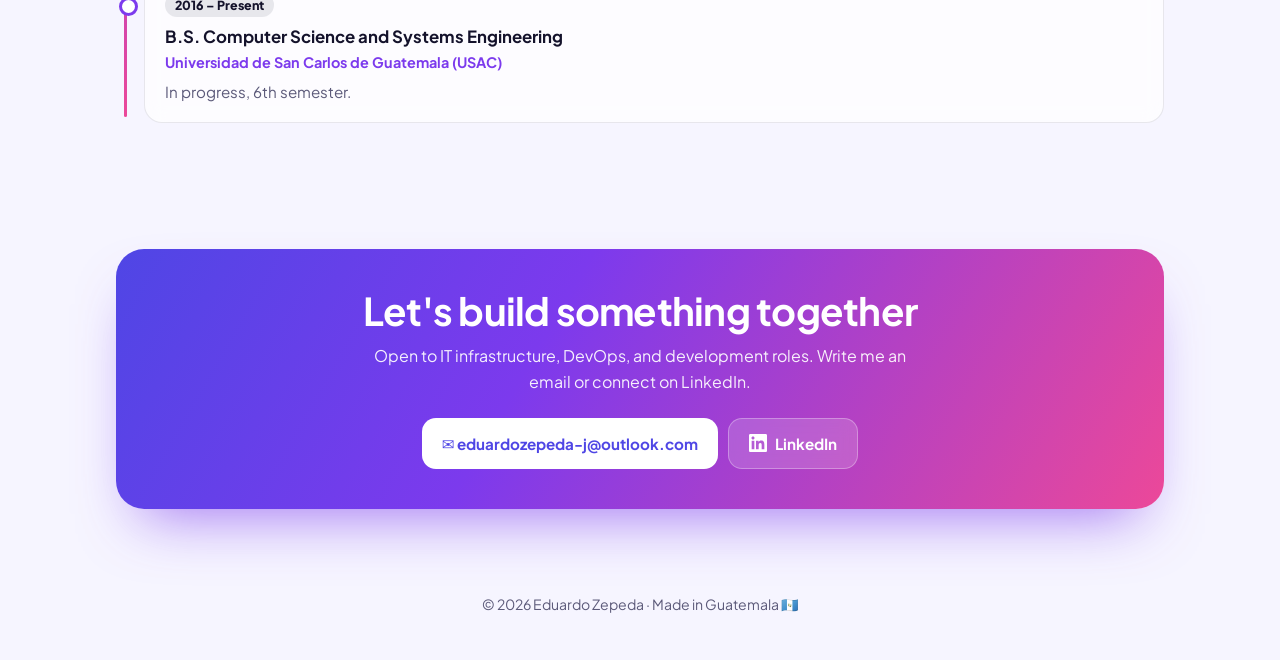
==== commit 2a5bd1ca: "Default to English and light mode; add US/Spain flag language switcher Co-Authored-By: Claude Opus 5" ====
--- a/index.html
+++ b/index.html
@@ -22,14 +22,6 @@
   --grad:linear-gradient(120deg,#4f46e5 0%,#7c3aed 40%,#ec4899 100%);
   --shadow:0 10px 30px -12px rgba(79,70,229,.25);
   --blob-op:.55;
-}
-@media (prefers-color-scheme: dark){
-  :root:not([data-theme="light"]){
-    --bg:#0b0a1a; --bg-2:#121032; --surface:rgba(24,22,52,.66); --surface-solid:#16143a;
-    --text:#f1f0ff; --muted:#a9a6cc; --border:rgba(255,255,255,.09);
-    --grad:linear-gradient(120deg,#818cf8 0%,#a78bfa 40%,#f472b6 100%);
-    --shadow:0 10px 40px -12px rgba(0,0,0,.6); --blob-op:.35;
-  }
 }
 :root[data-theme="dark"]{
   --bg:#0b0a1a; --bg-2:#121032; --surface:rgba(24,22,52,.66); --surface-solid:#16143a;
@@ -57,6 +49,11 @@
 nav a{text-decoration:none;color:var(--muted);font-weight:600;font-size:.9rem;padding:6px 12px;border-radius:10px}
 nav a:hover{color:var(--text);background:var(--border)}
 .tools{display:flex;gap:6px}
+.lang-switch{display:inline-flex;gap:2px;padding:3px;border:1px solid var(--border);background:var(--surface-solid);border-radius:11px;height:34px;align-items:center}
+.lang-switch button{display:inline-flex;align-items:center;gap:5px;border:0;background:transparent;color:var(--muted);font:inherit;font-size:.74rem;font-weight:800;padding:0 7px;height:26px;border-radius:8px;cursor:pointer;opacity:.6;transition:background .2s,opacity .2s,color .2s}
+.lang-switch button:hover{opacity:1}
+.lang-switch button[aria-pressed="true"]{opacity:1;color:var(--text);background:var(--bg-2);box-shadow:inset 0 0 0 1px var(--border)}
+.lang-switch svg{width:20px;height:14px;border-radius:3px;flex:none;box-shadow:0 0 0 1px rgba(0,0,0,.12)}
 .btn{border:1px solid var(--border);background:var(--surface-solid);color:var(--text);border-radius:10px;height:34px;min-width:38px;padding:0 10px;font:inherit;font-size:.82rem;font-weight:700;cursor:pointer;display:inline-flex;align-items:center;justify-content:center}
 .btn:hover{border-color:var(--violet)}
 @media (max-width:760px){nav{display:none}.tools{margin-left:auto}}
@@ -77,7 +74,6 @@
 .ico{width:18px;height:18px;flex:none}
 .ico-li{color:#0A66C2} .ico-yt{color:#FF0000}
 :root[data-theme="dark"] .ico-li{color:#4c9be8}
-@media (prefers-color-scheme: dark){:root:not([data-theme="light"]) .ico-li{color:#4c9be8}}
 .photo{position:relative;justify-self:center}
 .ring{width:min(320px,70vw);aspect-ratio:1;border-radius:50%;padding:6px;background:conic-gradient(from 180deg,#4f46e5,#06b6d4,#10b981,#f59e0b,#ec4899,#7c3aed,#4f46e5);box-shadow:0 30px 60px -20px rgba(124,58,237,.55)}
 .ring img{width:100%;height:100%;border-radius:50%;object-fit:cover;border:6px solid var(--bg);display:block}
@@ -166,7 +162,7 @@
       <a href="#contact"><span data-lang-en>Contact</span><span data-lang-es>Contacto</span></a>
     </nav>
     <div class="tools">
-      <button class="btn" id="langBtn" type="button" aria-label="Switch language / Cambiar idioma">ES</button>
+      <div class="lang-switch" role="group" aria-label="Language / Idioma"><button type="button" data-set-lang="en" aria-pressed="true" title="English"><svg viewBox="0 0 19 10" aria-hidden="true" preserveAspectRatio="none"><rect width="19" height="10" fill="#B22234"/><path d="M0 1.15h19M0 2.69h19M0 4.23h19M0 5.77h19M0 7.31h19M0 8.85h19" stroke="#fff" stroke-width=".77"/><rect width="7.6" height="5.38" fill="#3C3B6E"/><g fill="#fff"><circle cx="1.1" cy="1" r=".28"/><circle cx="2.6" cy="1" r=".28"/><circle cx="4.1" cy="1" r=".28"/><circle cx="5.6" cy="1" r=".28"/><circle cx="1.85" cy="2.1" r=".28"/><circle cx="3.35" cy="2.1" r=".28"/><circle cx="4.85" cy="2.1" r=".28"/><circle cx="6.35" cy="2.1" r=".28"/><circle cx="1.1" cy="3.2" r=".28"/><circle cx="2.6" cy="3.2" r=".28"/><circle cx="4.1" cy="3.2" r=".28"/><circle cx="5.6" cy="3.2" r=".28"/><circle cx="1.85" cy="4.3" r=".28"/><circle cx="3.35" cy="4.3" r=".28"/><circle cx="4.85" cy="4.3" r=".28"/><circle cx="6.35" cy="4.3" r=".28"/></g></svg>EN</button><button type="button" data-set-lang="es" aria-pressed="false" title="Español"><svg viewBox="0 0 3 2" aria-hidden="true" preserveAspectRatio="none"><rect width="3" height="2" fill="#AA151B"/><rect y=".5" width="3" height="1" fill="#F1BF00"/></svg>ES</button></div>
       <button class="btn" id="themeBtn" type="button" aria-label="Toggle dark mode"><svg width="16" height="16" viewBox="0 0 24 24" aria-hidden="true"><circle cx="12" cy="12" r="9" fill="none" stroke="currentColor" stroke-width="2"/><path d="M12 3a9 9 0 0 1 0 18z" fill="currentColor"/></svg></button>
     </div>
   </div>
@@ -343,14 +339,13 @@
   var root=document.documentElement; root.classList.add('js');
   function get(k){try{return localStorage.getItem(k)}catch(e){return null}}
   function set(k,v){try{localStorage.setItem(k,v)}catch(e){}}
-  var langBtn=document.getElementById('langBtn'), themeBtn=document.getElementById('themeBtn');
-  function applyLang(l){root.lang=l;langBtn.textContent=l==='es'?'EN':'ES';}
-  applyLang(get('lang') || ((navigator.language||'en').toLowerCase().indexOf('es')===0?'es':'en'));
-  langBtn.addEventListener('click',function(){var l=root.lang==='es'?'en':'es';applyLang(l);set('lang',l);});
-  var t=get('theme'); if(t) root.setAttribute('data-theme',t);
+  var themeBtn=document.getElementById('themeBtn'), langBtns=document.querySelectorAll('[data-set-lang]');
+  function applyLang(l){root.lang=l;langBtns.forEach(function(b){b.setAttribute('aria-pressed',b.getAttribute('data-set-lang')===l?'true':'false')});}
+  applyLang(get('pf-lang')==='es'?'es':'en');
+  langBtns.forEach(function(b){b.addEventListener('click',function(){var l=b.getAttribute('data-set-lang');applyLang(l);set('pf-lang',l);});});
+  if(get('pf-theme')==='dark') root.setAttribute('data-theme','dark');
   themeBtn.addEventListener('click',function(){
-    var dark=root.getAttribute('data-theme')==='dark'||(!root.getAttribute('data-theme')&&matchMedia('(prefers-color-scheme: dark)').matches);
-    var n=dark?'light':'dark'; root.setAttribute('data-theme',n); set('theme',n);
+    var n=root.getAttribute('data-theme')==='dark'?'light':'dark'; root.setAttribute('data-theme',n); set('pf-theme',n);
   });
   document.getElementById('yr').textContent=new Date().getFullYear();
   var els=document.querySelectorAll('.reveal');
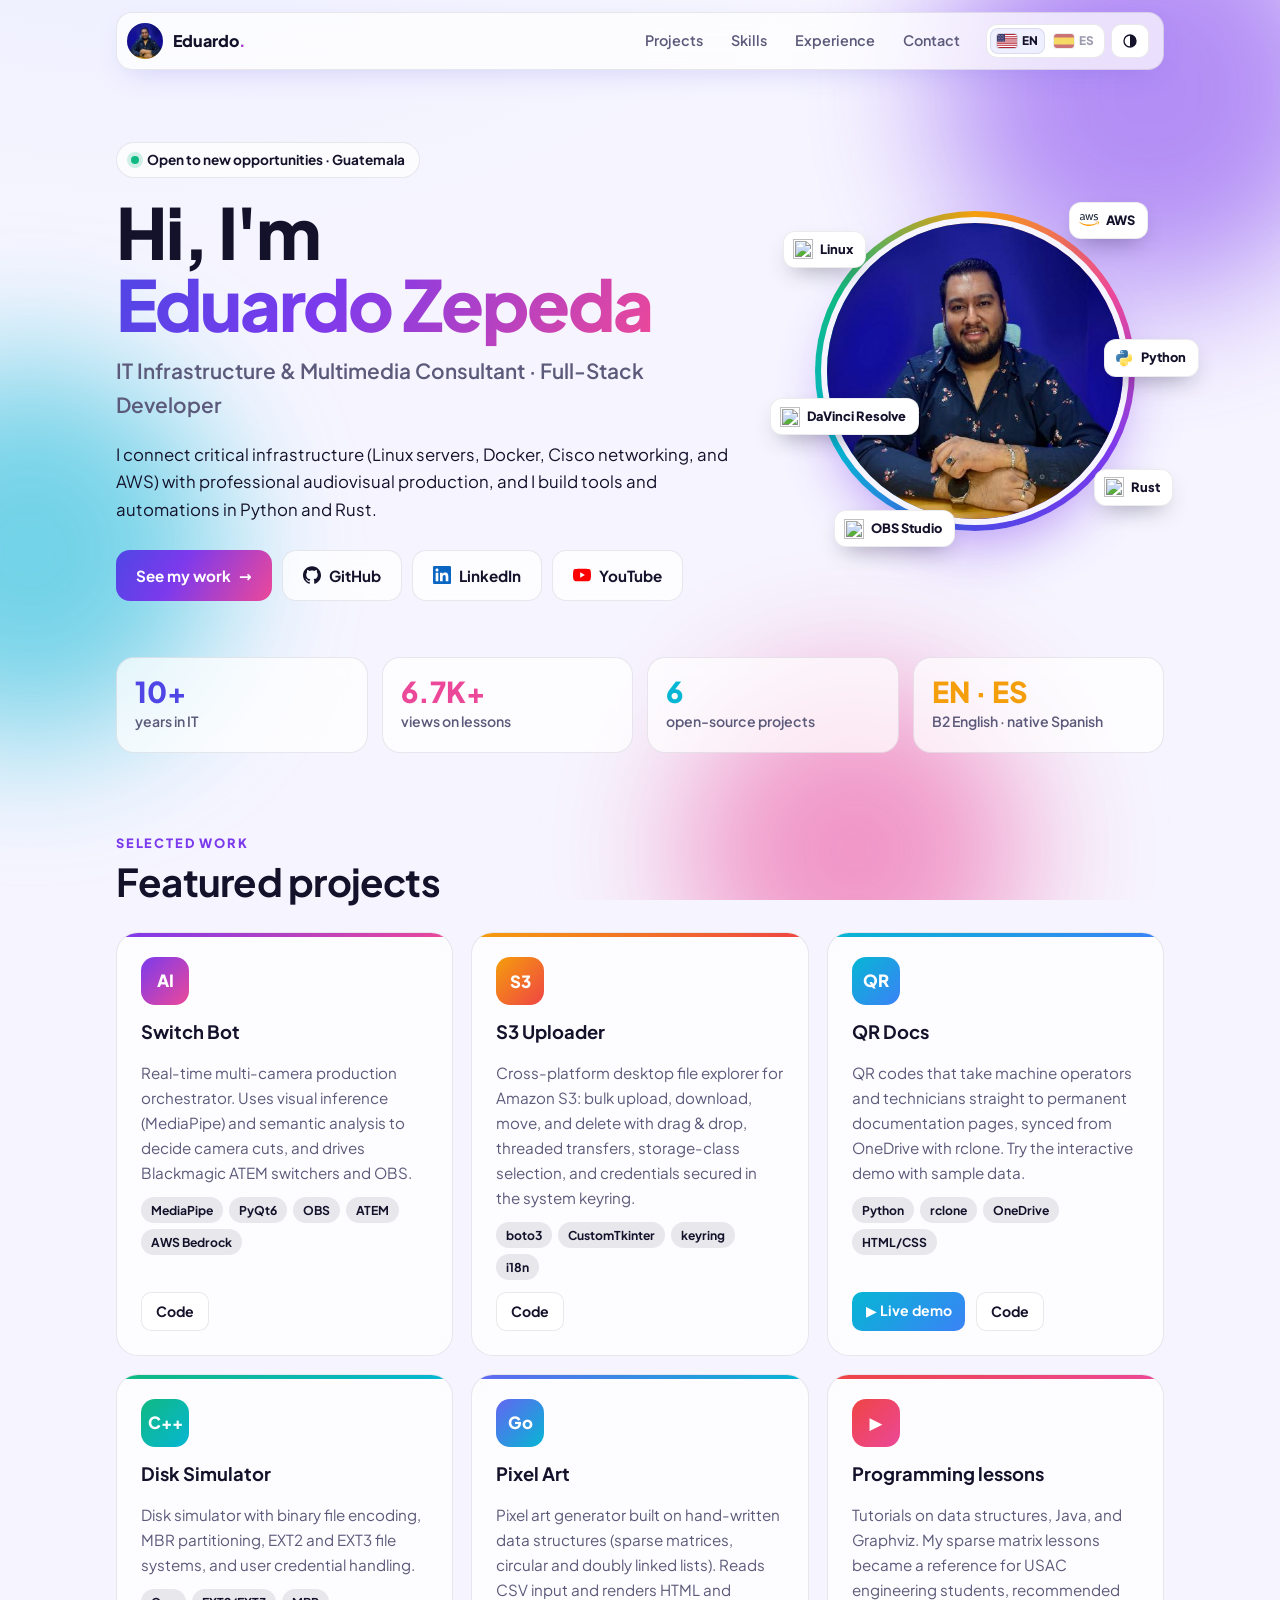
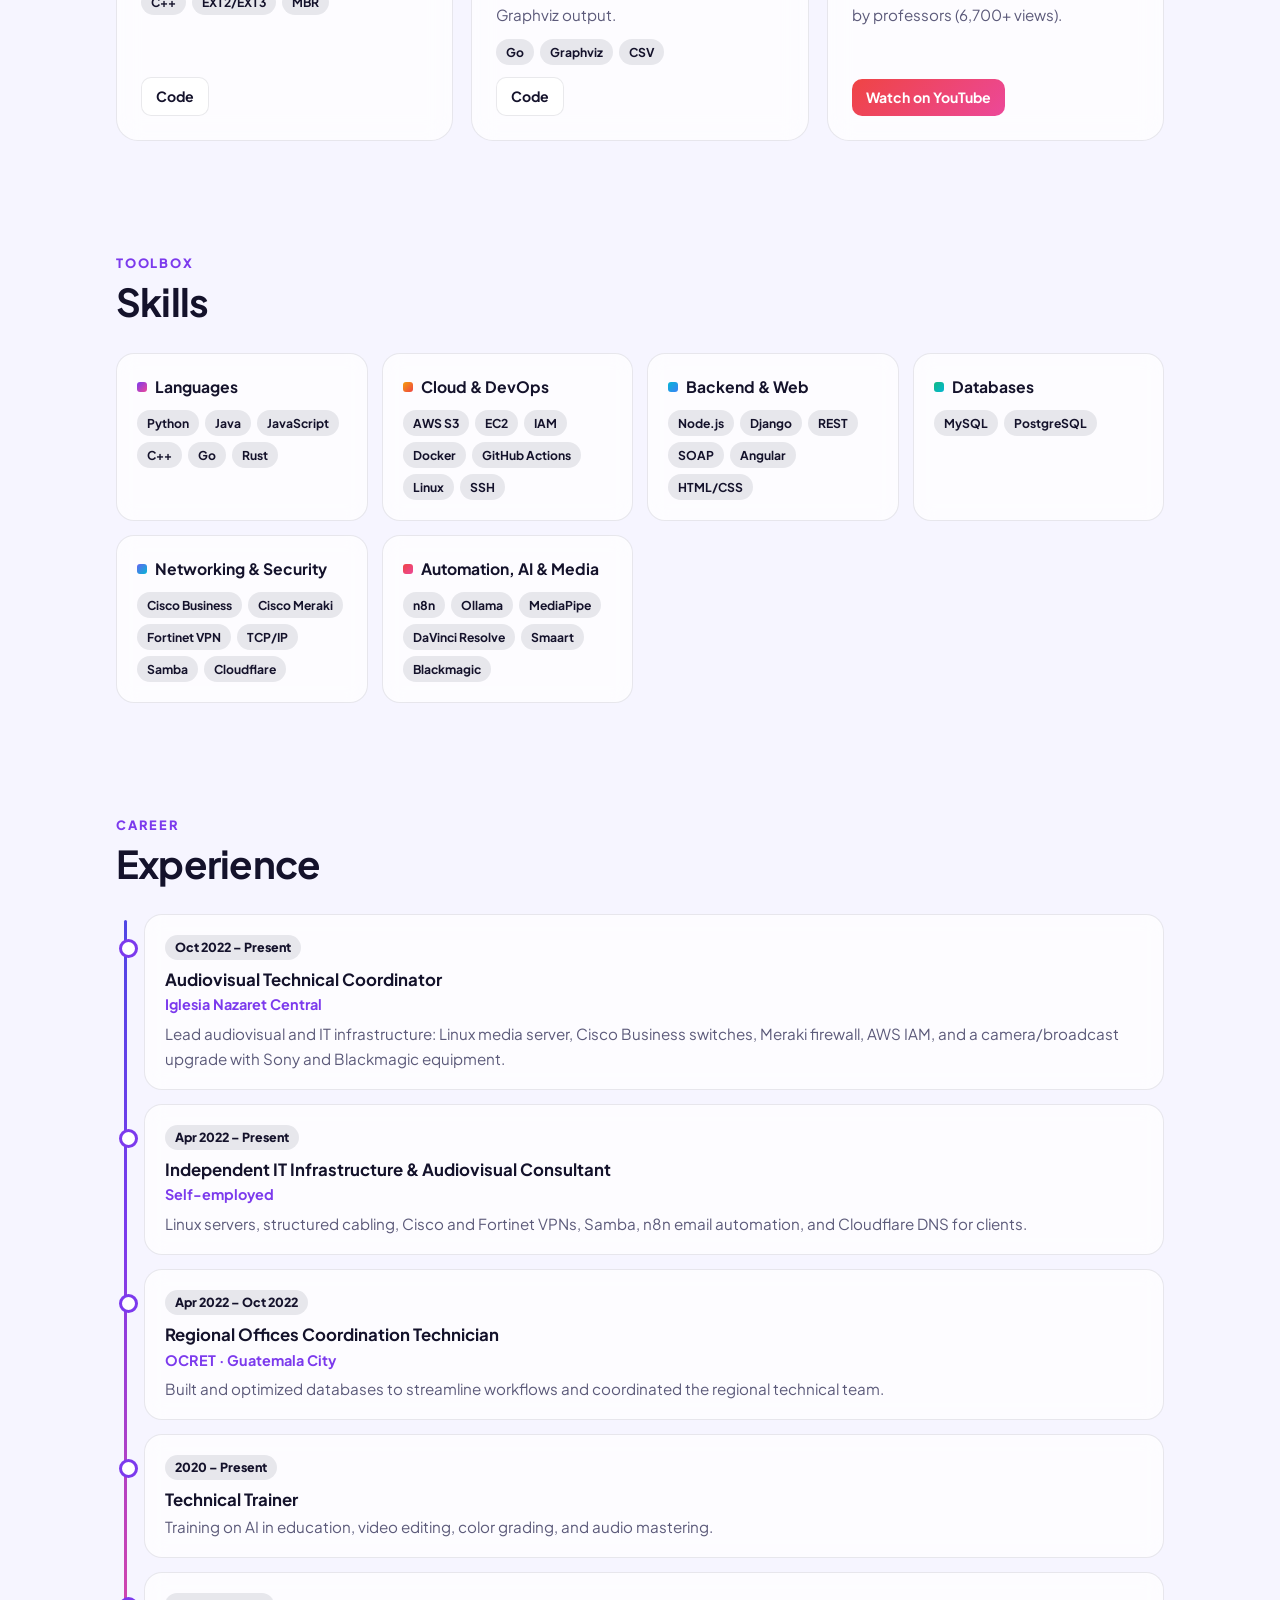
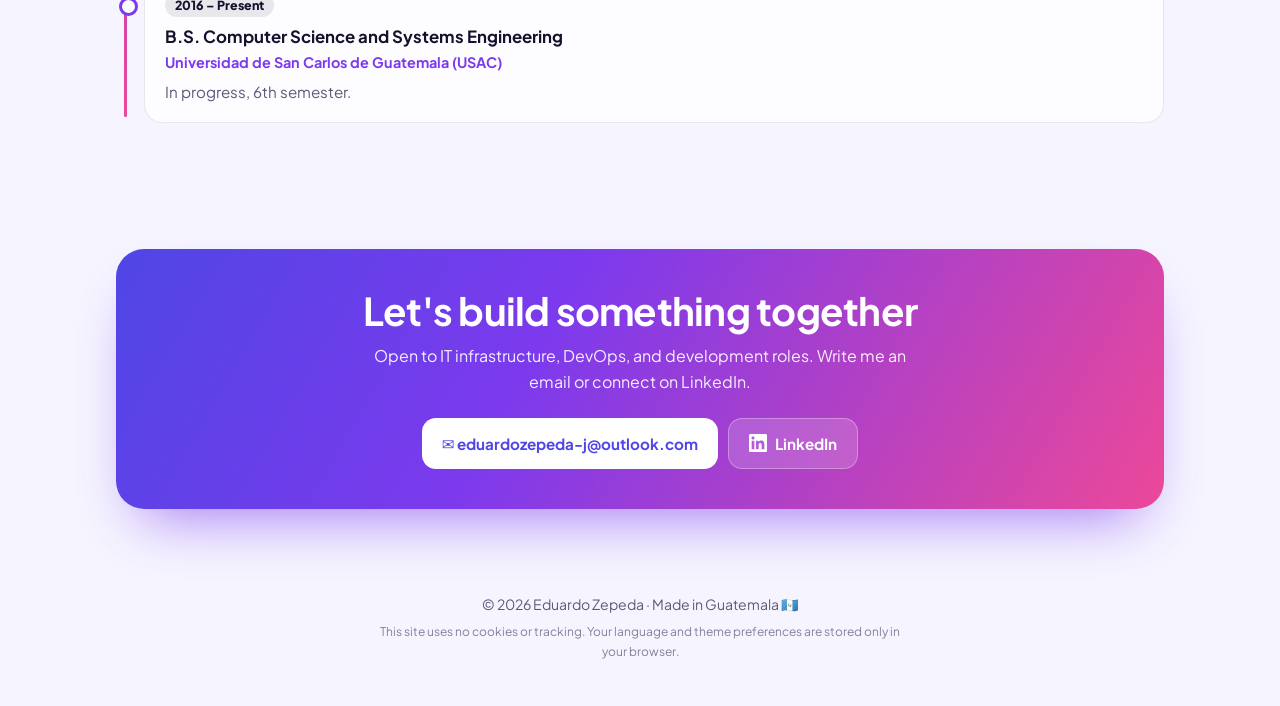
==== commit af093256: "Self-host font, avatar and QR library; add privacy note to footer No third-party requests from visit" ====
--- a/index.html
+++ b/index.html
@@ -9,11 +9,10 @@
 <meta property="og:description" content="IT Infrastructure & Multimedia Consultant | Full-Stack Developer">
 <meta property="og:type" content="website">
 <meta property="og:url" content="https://eduardo-zepeda-j.github.io/">
-<meta property="og:image" content="https://avatars.githubusercontent.com/u/69120108?v=4&s=400">
-<link rel="icon" href="https://avatars.githubusercontent.com/u/69120108?v=4&s=64">
-<link rel="preconnect" href="https://fonts.googleapis.com">
-<link rel="preconnect" href="https://fonts.gstatic.com" crossorigin>
-<link href="https://fonts.googleapis.com/css2?family=Plus+Jakarta+Sans:wght@400;500;600;700;800&display=swap" rel="stylesheet">
+<meta property="og:image" content="https://eduardo-zepeda-j.github.io/assets/img/avatar.jpg">
+<link rel="icon" href="assets/img/avatar-64.jpg">
+<link rel="preload" href="assets/fonts/plus-jakarta-sans-latin.woff2" as="font" type="font/woff2" crossorigin>
+<link rel="stylesheet" href="assets/fonts/fonts.css">
 <style>
 :root{
   --bg:#f6f5ff; --bg-2:#eef0ff; --surface:rgba(255,255,255,.72); --surface-solid:#ffffff;
@@ -54,6 +53,7 @@
 .lang-switch button:hover{opacity:1}
 .lang-switch button[aria-pressed="true"]{opacity:1;color:var(--text);background:var(--bg-2);box-shadow:inset 0 0 0 1px var(--border)}
 .lang-switch svg{width:20px;height:14px;border-radius:3px;flex:none;box-shadow:0 0 0 1px rgba(0,0,0,.12)}
+footer .privacy{margin:6px auto 0;font-size:.75rem;opacity:.75;max-width:60ch}
 .btn{border:1px solid var(--border);background:var(--surface-solid);color:var(--text);border-radius:10px;height:34px;min-width:38px;padding:0 10px;font:inherit;font-size:.82rem;font-weight:700;cursor:pointer;display:inline-flex;align-items:center;justify-content:center}
 .btn:hover{border-color:var(--violet)}
 @media (max-width:760px){nav{display:none}.tools{margin-left:auto}}
@@ -154,7 +154,7 @@
 
 <header class="top">
   <div class="bar">
-    <a class="brand" href="#"><img src="https://avatars.githubusercontent.com/u/69120108?v=4&s=80" alt=""><span>Eduardo<span class="gt">.</span></span></a>
+    <a class="brand" href="#"><img src="assets/img/avatar-160.jpg" alt=""><span>Eduardo<span class="gt">.</span></span></a>
     <nav>
       <a href="#projects"><span data-lang-en>Projects</span><span data-lang-es>Proyectos</span></a>
       <a href="#skills"><span data-lang-en>Skills</span><span data-lang-es>Habilidades</span></a>
@@ -189,7 +189,7 @@
       </div>
     </div>
     <div class="photo">
-      <div class="ring"><img src="https://avatars.githubusercontent.com/u/69120108?v=4&s=640" alt="Eduardo Zepeda" width="320" height="320"></div>
+      <div class="ring"><img src="assets/img/avatar.jpg" alt="Eduardo Zepeda" width="320" height="320"></div>
       <span class="float-tag t1"><img src="assets/icons/linux.svg" alt="" width="20" height="20">Linux</span>
       <span class="float-tag t2"><img src="assets/icons/aws.svg" alt="" width="20" height="20">AWS</span>
       <span class="float-tag t3"><img src="assets/icons/python.svg" alt="" width="20" height="20">Python</span>
@@ -332,7 +332,9 @@
   </section>
 </main>
 
-<footer>© <span id="yr"></span> Eduardo Zepeda · <span data-lang-en>Made in Guatemala</span><span data-lang-es>Hecho en Guatemala</span> 🇬🇹</footer>
+<footer>© <span id="yr"></span> Eduardo Zepeda · <span data-lang-en>Made in Guatemala</span><span data-lang-es>Hecho en Guatemala</span> 🇬🇹
+  <p class="privacy"><span data-lang-en>This site uses no cookies or tracking. Your language and theme preferences are stored only in your browser.</span><span data-lang-es>Este sitio no usa cookies ni rastreo. Tus preferencias de idioma y tema se guardan solo en tu navegador.</span></p>
+</footer>
 
 <script>
 (function(){
--- a/assets/fonts/fonts.css
+++ b/assets/fonts/fonts.css
@@ -0,0 +1,19 @@
+/* Plus Jakarta Sans (SIL Open Font License 1.1, see OFL.txt), self-hosted */
+/* latin-ext */
+@font-face {
+  font-family: 'Plus Jakarta Sans';
+  font-style: normal;
+  font-weight: 200 800;
+  font-display: swap;
+  src: url(plus-jakarta-sans-latin-ext.woff2) format('woff2');
+  unicode-range: U+0100-02BA, U+02BD-02C5, U+02C7-02CC, U+02CE-02D7, U+02DD-02FF, U+0304, U+0308, U+0329, U+1D00-1DBF, U+1E00-1E9F, U+1EF2-1EFF, U+2020, U+20A0-20AB, U+20AD-20C4, U+2113, U+2C60-2C7F, U+A720-A7FF;
+}
+/* latin */
+@font-face {
+  font-family: 'Plus Jakarta Sans';
+  font-style: normal;
+  font-weight: 200 800;
+  font-display: swap;
+  src: url(plus-jakarta-sans-latin.woff2) format('woff2');
+  unicode-range: U+0000-00FF, U+0131, U+0152-0153, U+02BB-02BC, U+02C6, U+02DA, U+02DC, U+0304, U+0308, U+0329, U+2000-206F, U+20AC, U+2122, U+2191, U+2193, U+2212, U+2215, U+FEFF, U+FFFD;
+}
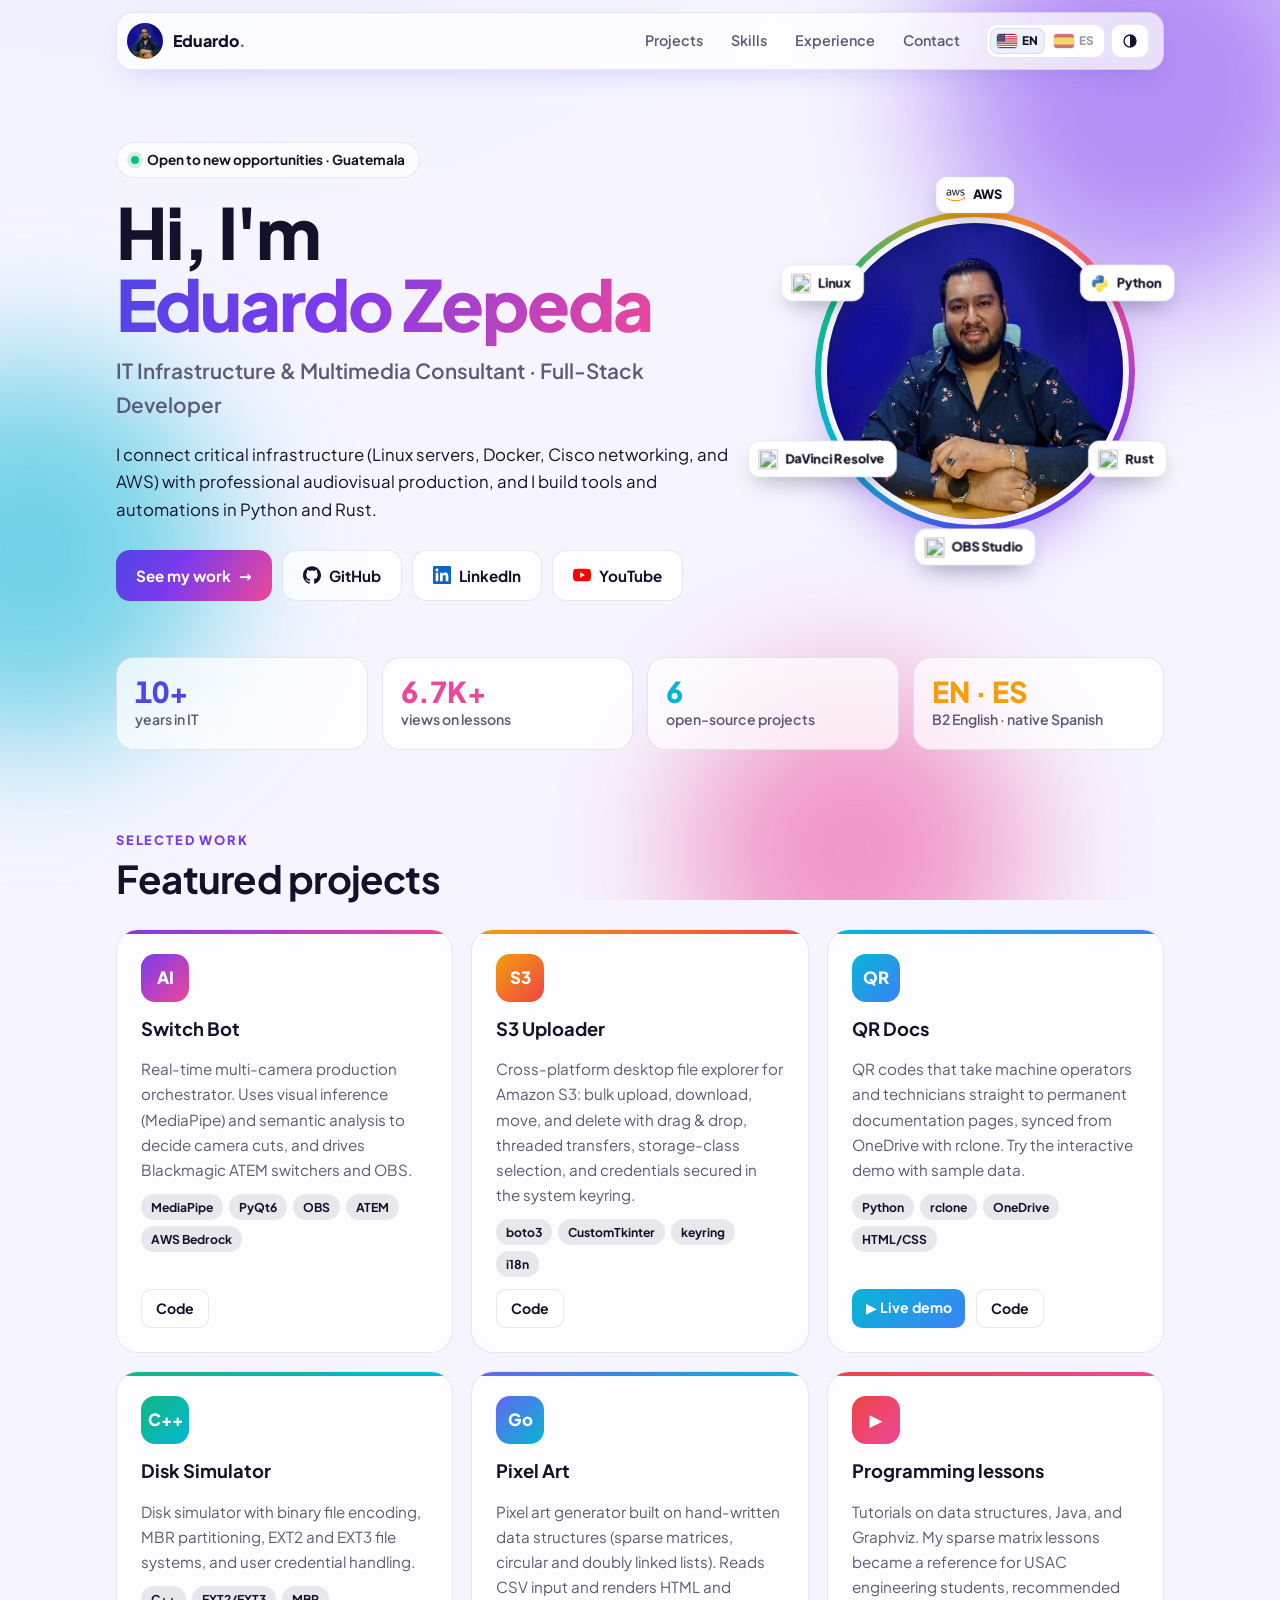
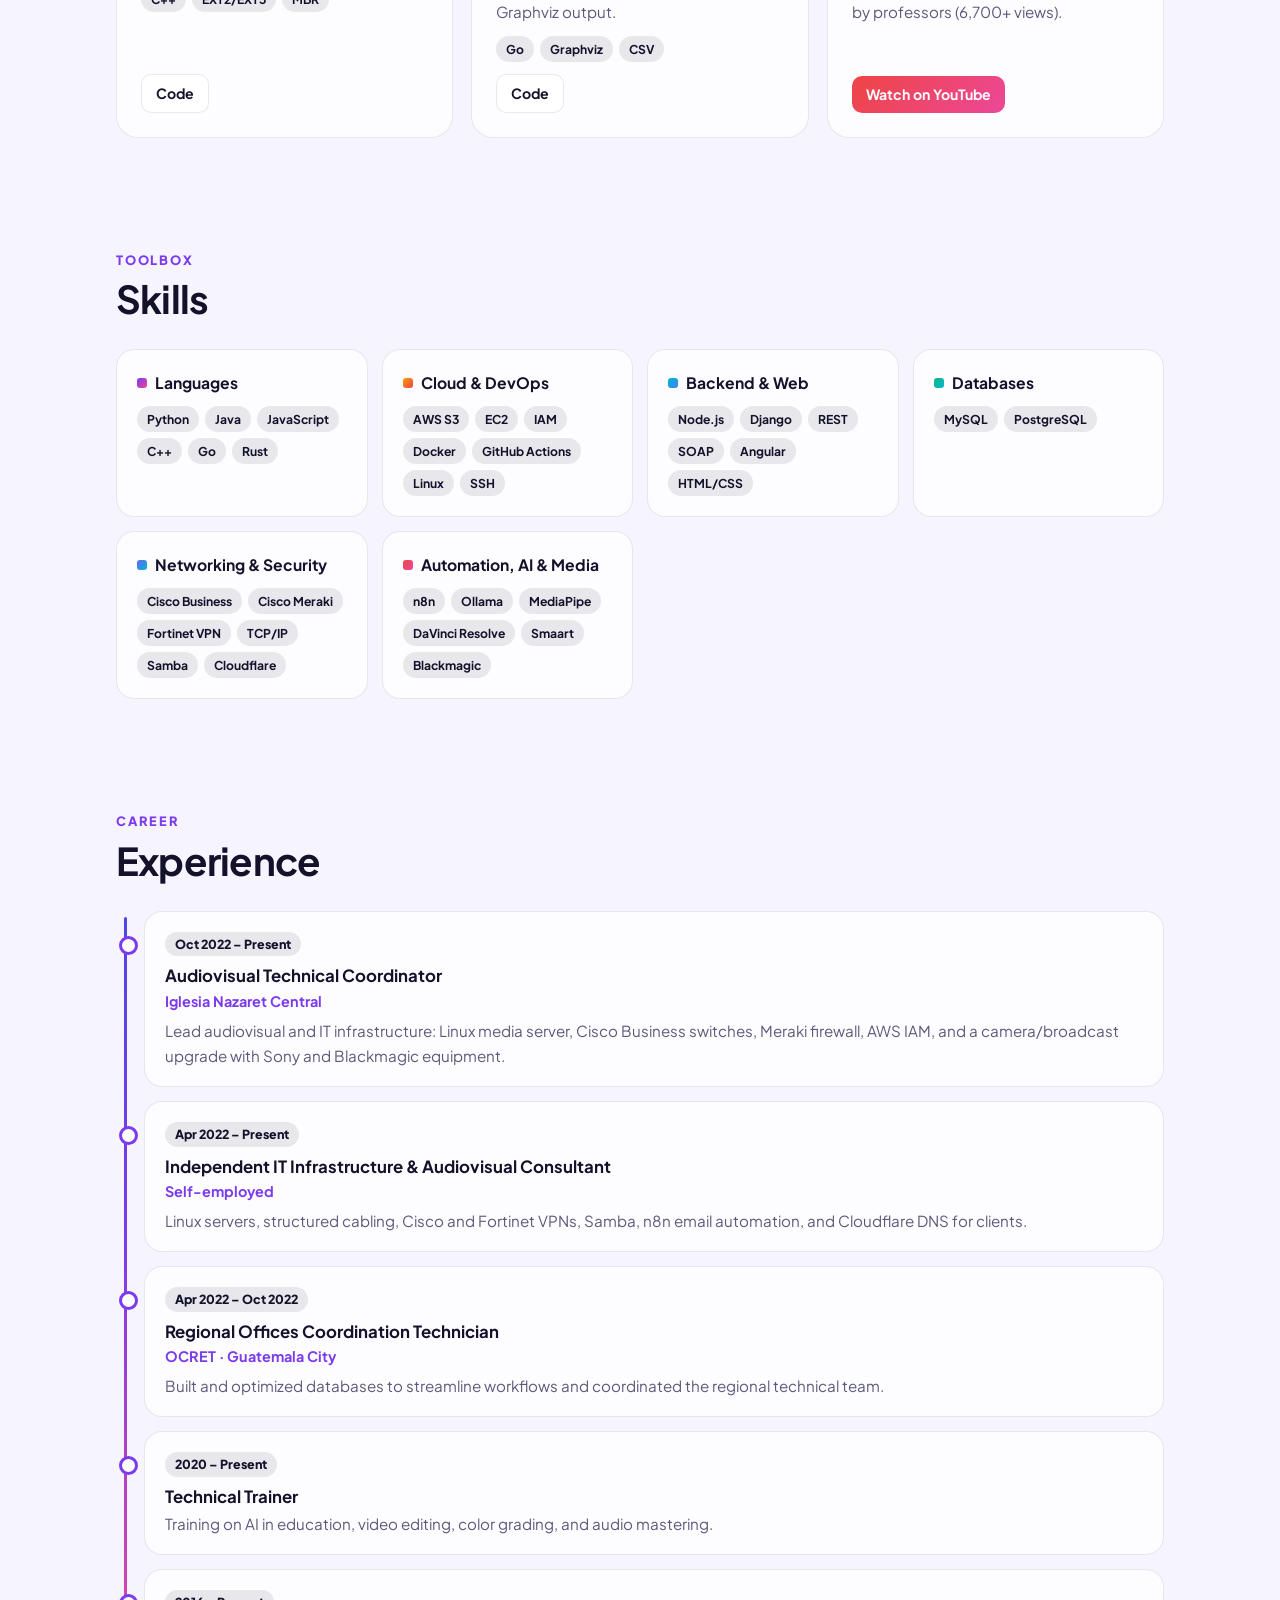
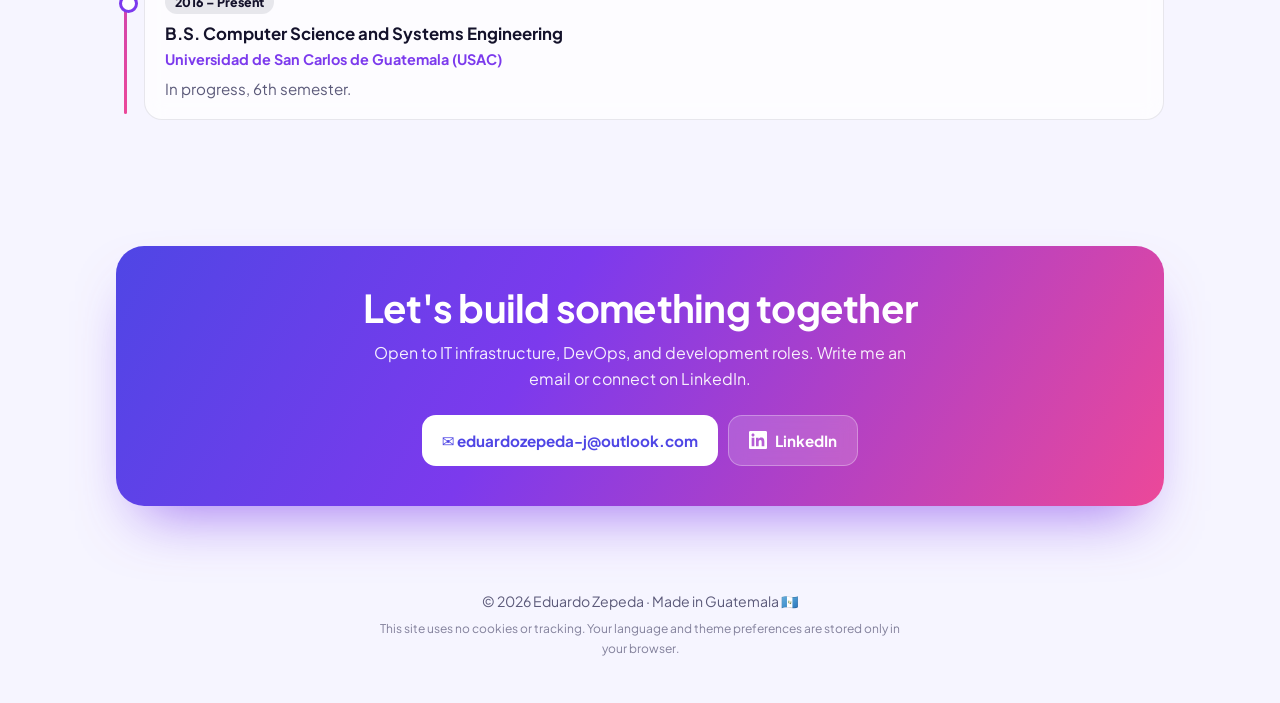
==== commit e372e5b6: "Orbit skill tags around photo with eased entrance; animate stats (count-up, typewriter, staggered la" ====
--- a/index.html
+++ b/index.html
@@ -77,19 +77,32 @@
 .photo{position:relative;justify-self:center}
 .ring{width:min(320px,70vw);aspect-ratio:1;border-radius:50%;padding:6px;background:conic-gradient(from 180deg,#4f46e5,#06b6d4,#10b981,#f59e0b,#ec4899,#7c3aed,#4f46e5);box-shadow:0 30px 60px -20px rgba(124,58,237,.55)}
 .ring img{width:100%;height:100%;border-radius:50%;object-fit:cover;border:6px solid var(--bg);display:block}
-.float-tag{position:absolute;display:inline-flex;align-items:center;gap:7px;font-size:.8rem;font-weight:800;padding:7px 12px 7px 9px;border-radius:12px;background:#fff;color:#14122b;border:1px solid rgba(20,18,43,.08);box-shadow:0 10px 24px -10px rgba(20,18,43,.45);white-space:nowrap;animation:bob 6s ease-in-out infinite}
+.orbit{position:absolute;inset:-5%;pointer-events:none}
+.arm{position:absolute;inset:0;transform:rotate(var(--a));animation:spin 60s linear infinite}
+.sat{position:absolute;left:50%;top:0;transform:translate(-50%,-50%);animation:orbit-in 1.4s cubic-bezier(.22,1,.36,1) both;animation-delay:calc(.15s + var(--i)*.12s)}
+.float-tag{display:inline-flex;align-items:center;gap:7px;font-size:.8rem;font-weight:800;padding:7px 12px 7px 9px;border-radius:12px;background:#fff;color:#14122b;border:1px solid rgba(20,18,43,.08);box-shadow:0 10px 24px -10px rgba(20,18,43,.45);white-space:nowrap;pointer-events:auto;transform:rotate(calc(-1*var(--a)));animation:counter 60s linear infinite}
 .float-tag img{width:20px;height:20px;object-fit:contain;flex:none}
-@keyframes bob{0%,100%{transform:translateY(0)}50%{transform:translateY(-6px)}}
-@media (prefers-reduced-motion: reduce){.float-tag{animation:none}}
-.t1{top:6%;left:-10%} .t2{top:-3%;right:-4%;animation-delay:-1s}
-.t3{top:40%;right:-20%;animation-delay:-2s} .t4{bottom:8%;right:-12%;animation-delay:-3s}
-.t5{bottom:-5%;left:6%;animation-delay:-4s} .t6{bottom:30%;left:-14%;animation-delay:-5s}
-@media (max-width:820px){.float-tag{font-size:.72rem;padding:5px 9px 5px 7px}.float-tag img{width:16px;height:16px}.t1{left:-8%}.t3{right:-10%}.t4{right:-6%}.t6{left:-10%}}
+.photo:hover .arm,.photo:hover .float-tag{animation-play-state:paused}
+@keyframes spin{from{transform:rotate(var(--a))}to{transform:rotate(calc(var(--a) + 360deg))}}
+@keyframes counter{from{transform:rotate(calc(-1*var(--a)))}to{transform:rotate(calc(-1*var(--a) - 360deg))}}
+@keyframes orbit-in{from{top:50%;opacity:0;scale:.35}to{top:0;opacity:1;scale:1}}
+.ring{animation:ring-in 1s cubic-bezier(.22,1,.36,1) both}
+@keyframes ring-in{from{opacity:0;scale:.92}to{opacity:1;scale:1}}
+@media (max-width:820px){.ring{width:min(300px,58vw)}.float-tag{font-size:.72rem;padding:5px 9px 5px 7px}.float-tag img{width:16px;height:16px}.photo{margin:30px 0 20px}}
+@media (prefers-reduced-motion: reduce){.arm,.float-tag,.sat,.ring{animation:none}}
 
 .stats{display:grid;grid-template-columns:repeat(4,1fr);gap:14px;margin-bottom:24px}
 @media (max-width:700px){.stats{grid-template-columns:repeat(2,1fr)}}
 .stat{padding:18px;border-radius:18px;background:var(--surface);border:1px solid var(--border);backdrop-filter:blur(10px)}
-.stat b{display:block;font-size:1.8rem;line-height:1.1;font-weight:800}
+.stat b{display:block;font-size:1.8rem;line-height:1.1;font-weight:800;font-variant-numeric:tabular-nums}
+.js .stats .stat{opacity:0;transform:translateY(18px) scale(.97);transition:opacity .7s cubic-bezier(.22,1,.36,1),transform .7s cubic-bezier(.22,1,.36,1);transition-delay:calc(var(--i)*.12s)}
+.js .stats.in .stat{opacity:1;transform:none}
+.js .stats .stat span{display:block;opacity:0;transform:translateY(8px);transition:opacity .6s ease,transform .6s ease;transition-delay:calc(.45s + var(--i)*.12s)}
+.js .stats.in .stat span{opacity:1;transform:none}
+html:not([lang="es"]) .stats [data-lang-es],html[lang="es"] .stats [data-lang-en]{display:none}
+.caret::after{content:"";display:inline-block;width:2px;height:.9em;margin-left:3px;background:currentColor;vertical-align:-.05em;animation:blink .8s steps(1) infinite}
+@keyframes blink{50%{opacity:0}}
+@media (prefers-reduced-motion: reduce){.js .stats .stat,.js .stats .stat span{opacity:1;transform:none;transition:none}}
 .stat span{color:var(--muted);font-size:.88rem;font-weight:600}
 .s1 b{color:var(--indigo)} .s2 b{color:var(--pink)} .s3 b{color:var(--cyan)} .s4 b{color:var(--amber)}
 
@@ -190,20 +203,22 @@
     </div>
     <div class="photo">
       <div class="ring"><img src="assets/img/avatar.jpg" alt="Eduardo Zepeda" width="320" height="320"></div>
-      <span class="float-tag t1"><img src="assets/icons/linux.svg" alt="" width="20" height="20">Linux</span>
-      <span class="float-tag t2"><img src="assets/icons/aws.svg" alt="" width="20" height="20">AWS</span>
-      <span class="float-tag t3"><img src="assets/icons/python.svg" alt="" width="20" height="20">Python</span>
-      <span class="float-tag t4"><img src="assets/icons/rust.svg" alt="" width="20" height="20">Rust</span>
-      <span class="float-tag t5"><img src="assets/icons/obs.svg" alt="" width="20" height="20">OBS Studio</span>
-      <span class="float-tag t6"><img src="assets/icons/davinci-resolve.svg" alt="" width="20" height="20">DaVinci Resolve</span>
+      <div class="orbit" aria-label="Linux, DaVinci Resolve, AWS, OBS Studio, Python, Rust">
+        <div class="arm" style="--a:300deg"><div class="sat" style="--i:0"><span class="float-tag"><img src="assets/icons/linux.svg" alt="" width="20" height="20">Linux</span></div></div>
+        <div class="arm" style="--a:240deg"><div class="sat" style="--i:1"><span class="float-tag"><img src="assets/icons/davinci-resolve.svg" alt="" width="20" height="20">DaVinci Resolve</span></div></div>
+        <div class="arm" style="--a:0deg"><div class="sat" style="--i:2"><span class="float-tag"><img src="assets/icons/aws.svg" alt="" width="20" height="20">AWS</span></div></div>
+        <div class="arm" style="--a:180deg"><div class="sat" style="--i:3"><span class="float-tag"><img src="assets/icons/obs.svg" alt="" width="20" height="20">OBS Studio</span></div></div>
+        <div class="arm" style="--a:60deg"><div class="sat" style="--i:4"><span class="float-tag"><img src="assets/icons/python.svg" alt="" width="20" height="20">Python</span></div></div>
+        <div class="arm" style="--a:120deg"><div class="sat" style="--i:5"><span class="float-tag"><img src="assets/icons/rust.svg" alt="" width="20" height="20">Rust</span></div></div>
+      </div>
     </div>
   </section>
 
   <div class="stats reveal">
-    <div class="stat s1"><b>10+</b><span data-lang-en>years in IT</span><span data-lang-es>años en TI</span></div>
-    <div class="stat s2"><b>6.7K+</b><span data-lang-en>views on lessons</span><span data-lang-es>vistas en clases</span></div>
-    <div class="stat s3"><b>6</b><span data-lang-en>open-source projects</span><span data-lang-es>proyectos open source</span></div>
-    <div class="stat s4"><b>EN · ES</b><span data-lang-en>B2 English · native Spanish</span><span data-lang-es>Inglés B2 · español nativo</span></div>
+    <div class="stat s1" style="--i:0"><b data-count="10" data-suffix="+">10+</b><span data-lang-en>years in IT</span><span data-lang-es>años en TI</span></div>
+    <div class="stat s2" style="--i:1"><b data-count="6.7" data-dec="1" data-suffix="K+">6.7K+</b><span data-lang-en>views on lessons</span><span data-lang-es>vistas en clases</span></div>
+    <div class="stat s3" style="--i:2"><b data-count="6">6</b><span data-lang-en>open-source projects</span><span data-lang-es>proyectos open source</span></div>
+    <div class="stat s4" style="--i:3"><b data-type="EN · ES">EN · ES</b><span data-lang-en>B2 English · native Spanish</span><span data-lang-es>Inglés B2 · español nativo</span></div>
   </div>
 
   <section id="projects" class="reveal">
@@ -350,9 +365,22 @@
     var n=root.getAttribute('data-theme')==='dark'?'light':'dark'; root.setAttribute('data-theme',n); set('pf-theme',n);
   });
   document.getElementById('yr').textContent=new Date().getFullYear();
+  var still=matchMedia('(prefers-reduced-motion: reduce)').matches;
+  function animateStats(box){
+    if(still) return;
+    box.querySelectorAll('[data-count]').forEach(function(b,i){
+      var to=parseFloat(b.dataset.count),dec=+(b.dataset.dec||0),suf=b.dataset.suffix||'',dur=1600,delay=150+i*120;
+      b.textContent=(0).toFixed(dec)+suf;
+      setTimeout(function(){var t0=Date.now(),id=setInterval(function(){var k=Math.min(1,(Date.now()-t0)/dur),e=1-Math.pow(1-k,3);b.textContent=(to*e).toFixed(dec)+suf;if(k>=1)clearInterval(id);},30);},delay);
+    });
+    box.querySelectorAll('[data-type]').forEach(function(b){
+      var txt=b.dataset.type,n=0;b.textContent='';b.classList.add('caret');
+      setTimeout(function tick(){b.textContent=txt.slice(0,++n);if(n<txt.length)setTimeout(tick,110);else setTimeout(function(){b.classList.remove('caret')},900);},550);
+    });
+  }
   var els=document.querySelectorAll('.reveal');
   if('IntersectionObserver' in window){
-    var io=new IntersectionObserver(function(es){es.forEach(function(e){if(e.isIntersecting){e.target.classList.add('in');io.unobserve(e.target);}})},{threshold:.08});
+    var io=new IntersectionObserver(function(es){es.forEach(function(e){if(e.isIntersecting){e.target.classList.add('in');if(e.target.classList.contains('stats'))animateStats(e.target);io.unobserve(e.target);}})},{threshold:.08});
     els.forEach(function(el){io.observe(el)});
   } else els.forEach(function(el){el.classList.add('in')});
 })();
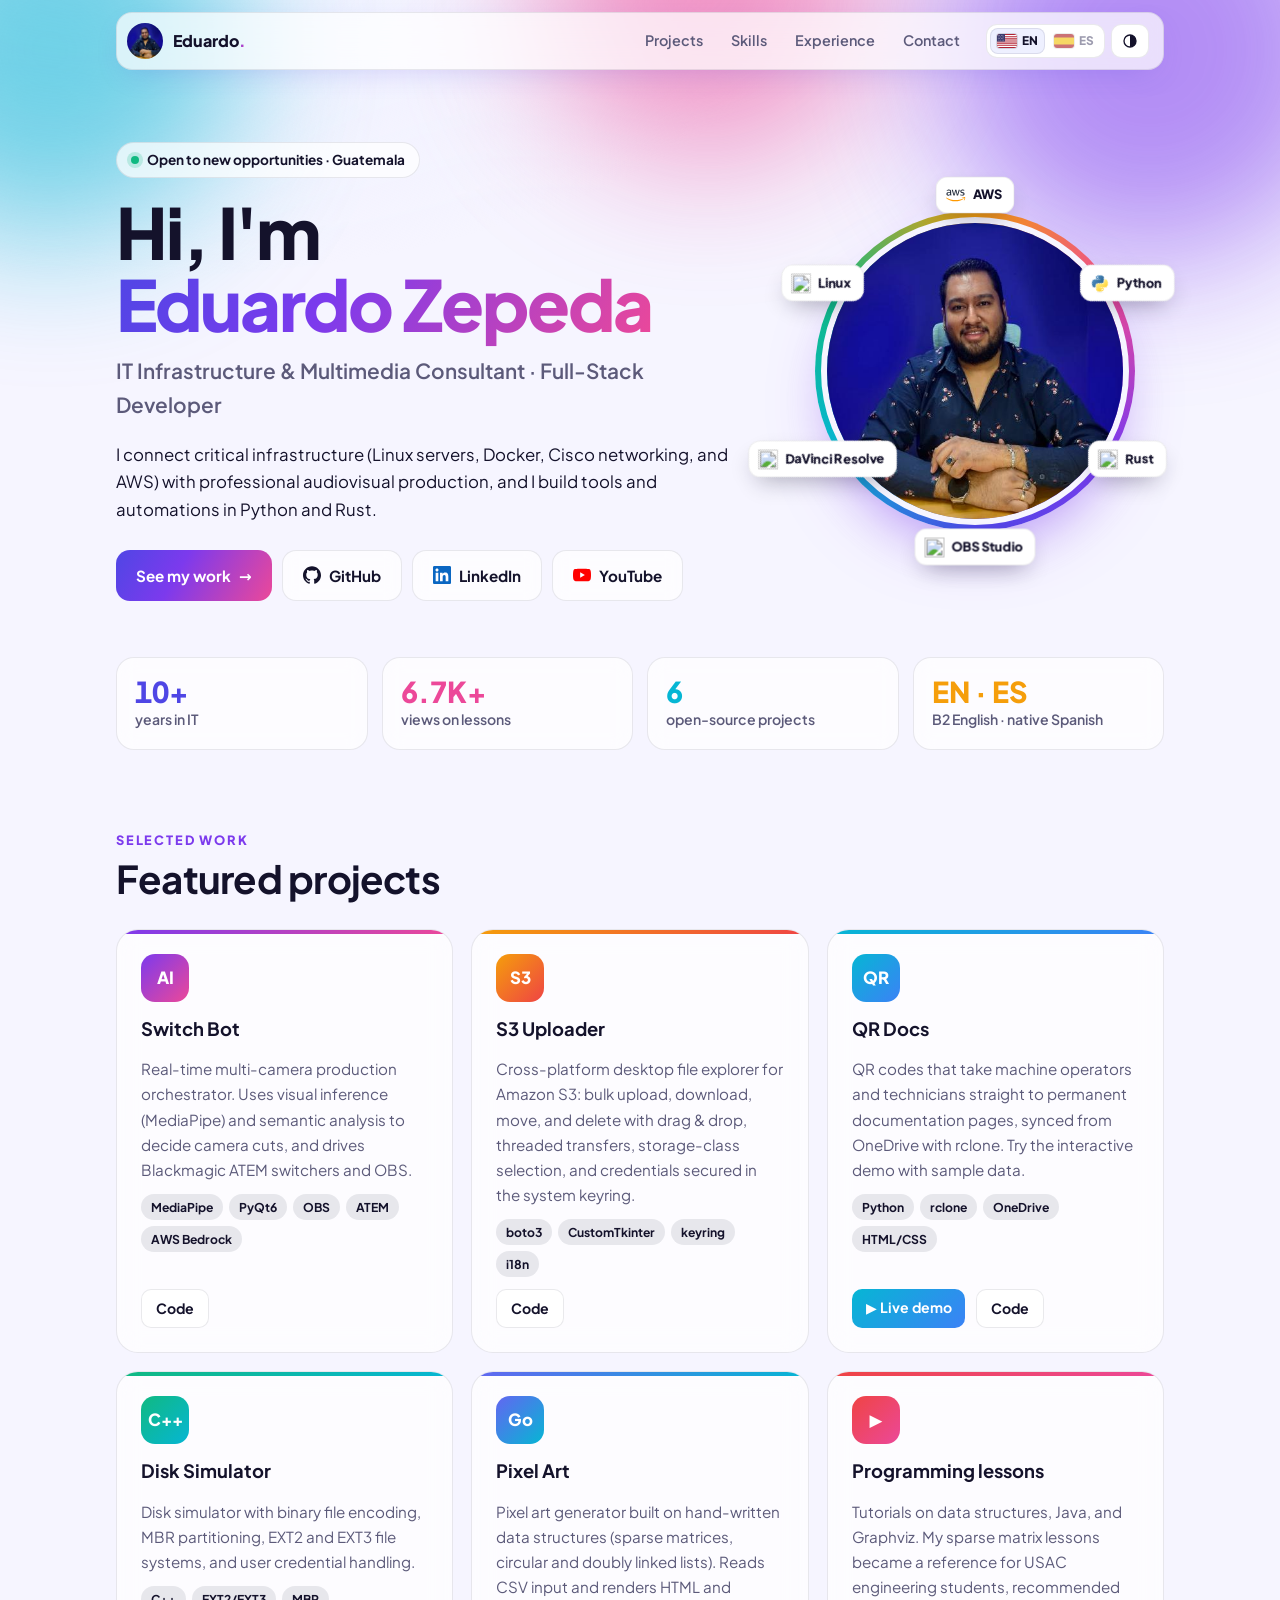
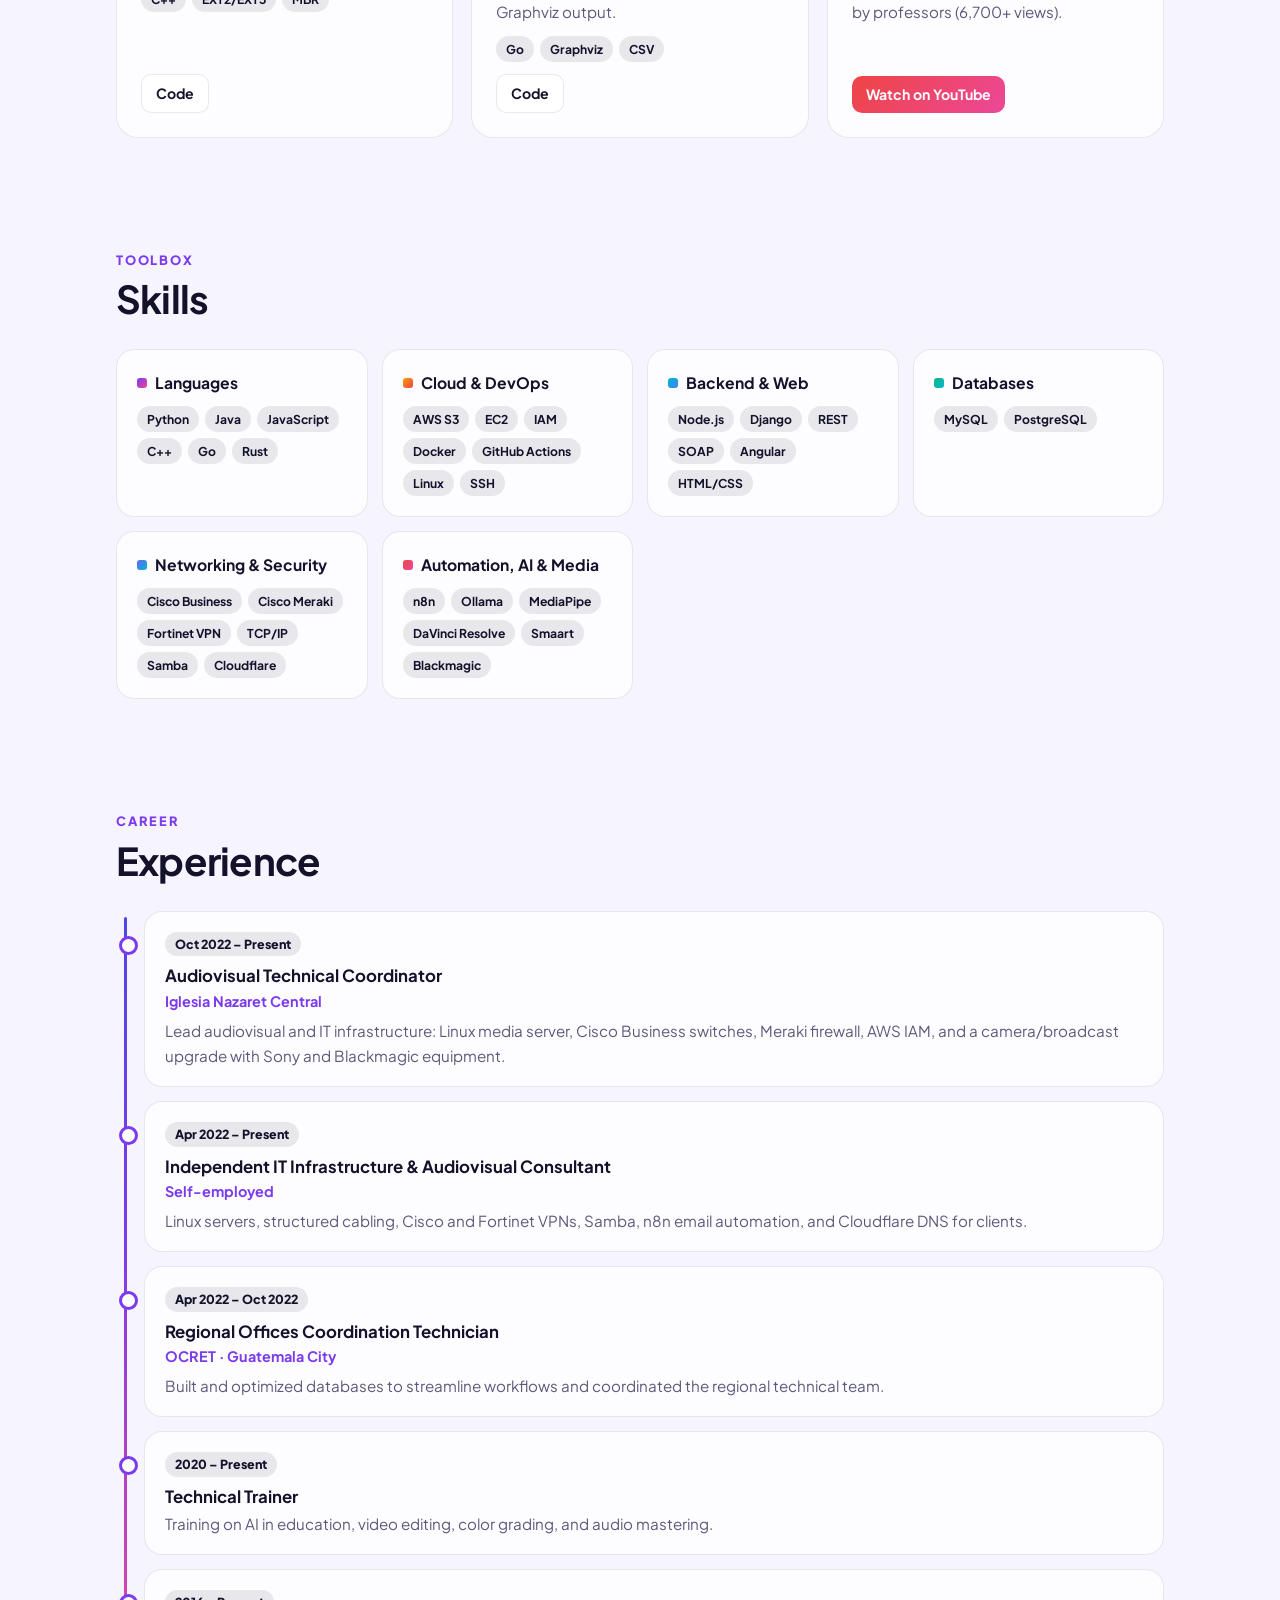
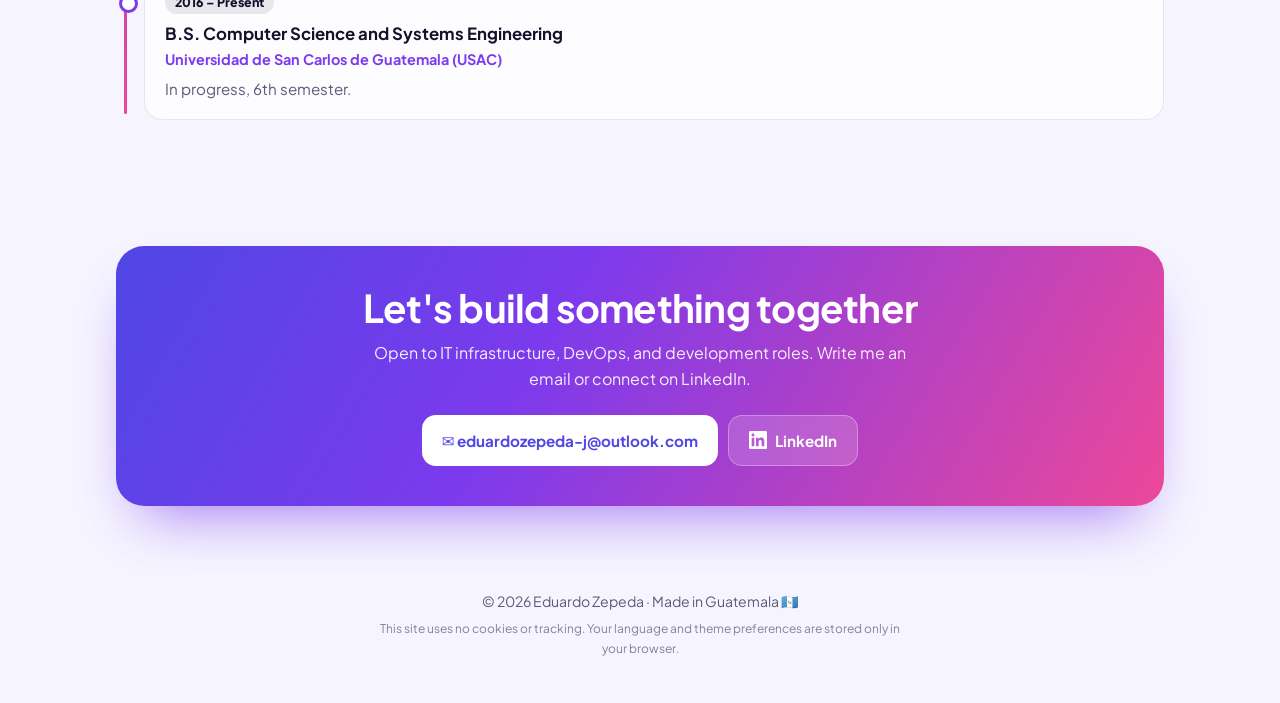
==== commit 8d227e73: "Keep gradient blobs only at the top of the page Co-Authored-By: Claude Opus 5.5 <noreply@anthropic.c" ====
--- a/index.html
+++ b/index.html
@@ -32,11 +32,11 @@
 html{scroll-behavior:smooth}
 body{margin:0;background:var(--bg);color:var(--text);font:16px/1.65 "Plus Jakarta Sans",system-ui,-apple-system,"Segoe UI",Roboto,Arial,sans-serif;overflow-x:hidden}
 a{color:inherit}
-.bg{position:fixed;inset:0;z-index:-1;overflow:hidden;background:radial-gradient(1200px 600px at 10% -10%,var(--bg-2),transparent 60%),var(--bg)}
+.bg{position:absolute;top:0;left:0;right:0;height:min(820px,100vh);z-index:-1;overflow:hidden;background:radial-gradient(1200px 600px at 10% -10%,var(--bg-2),transparent 60%);-webkit-mask-image:linear-gradient(#000 55%,transparent);mask-image:linear-gradient(#000 55%,transparent)}
 .blob{position:absolute;border-radius:50%;filter:blur(70px);opacity:var(--blob-op);animation:float 18s ease-in-out infinite}
-.b1{width:420px;height:420px;background:#7c3aed;top:-120px;right:-80px}
-.b2{width:380px;height:380px;background:#06b6d4;top:40%;left:-160px;animation-delay:-6s}
-.b3{width:340px;height:340px;background:#ec4899;bottom:-120px;right:20%;animation-delay:-12s}
+.b1{width:420px;height:420px;background:#7c3aed;top:-160px;right:-80px}
+.b2{width:380px;height:380px;background:#06b6d4;top:-140px;left:-140px;animation-delay:-6s}
+.b3{width:340px;height:340px;background:#ec4899;top:-180px;left:42%;animation-delay:-12s}
 @keyframes float{0%,100%{transform:translate(0,0) scale(1)}50%{transform:translate(30px,-40px) scale(1.08)}}
 @media (prefers-reduced-motion: reduce){.blob{animation:none}html{scroll-behavior:auto}}
 .wrap{max-width:1080px;margin:0 auto;padding:0 16px}
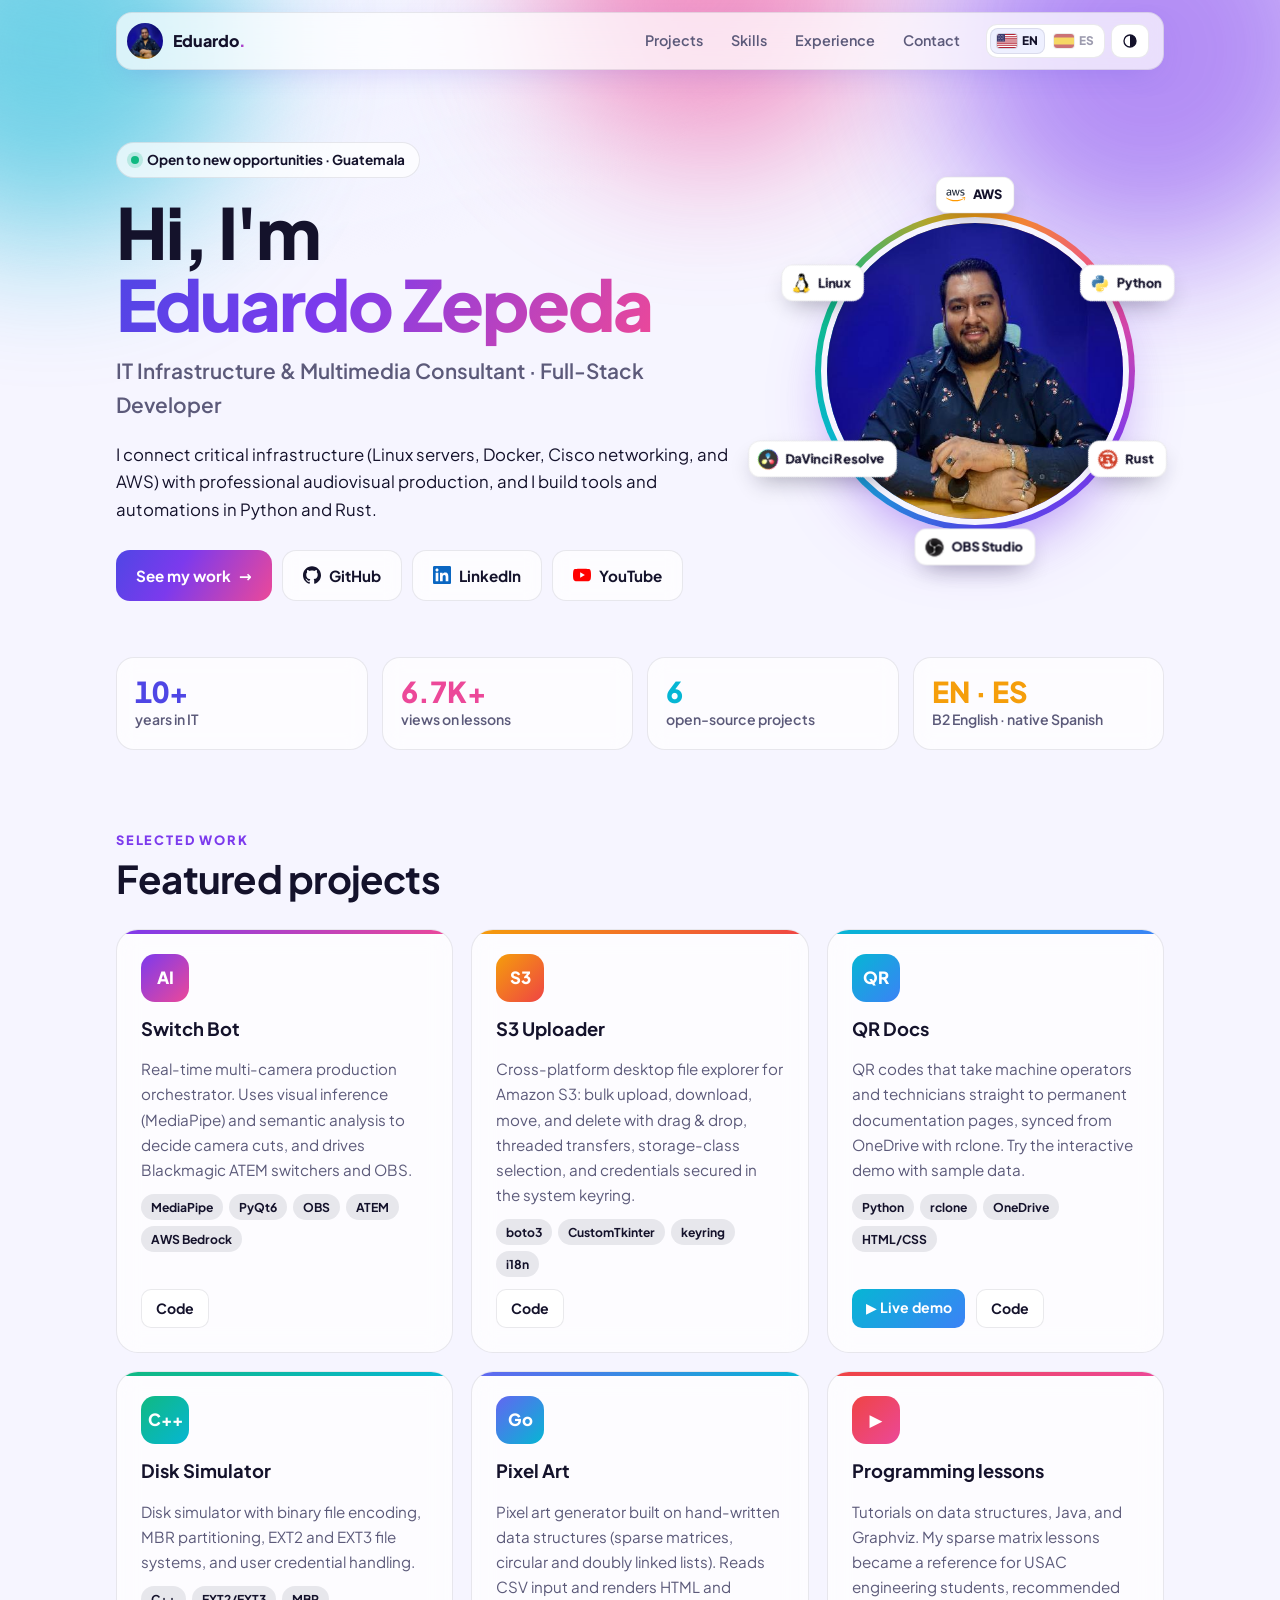
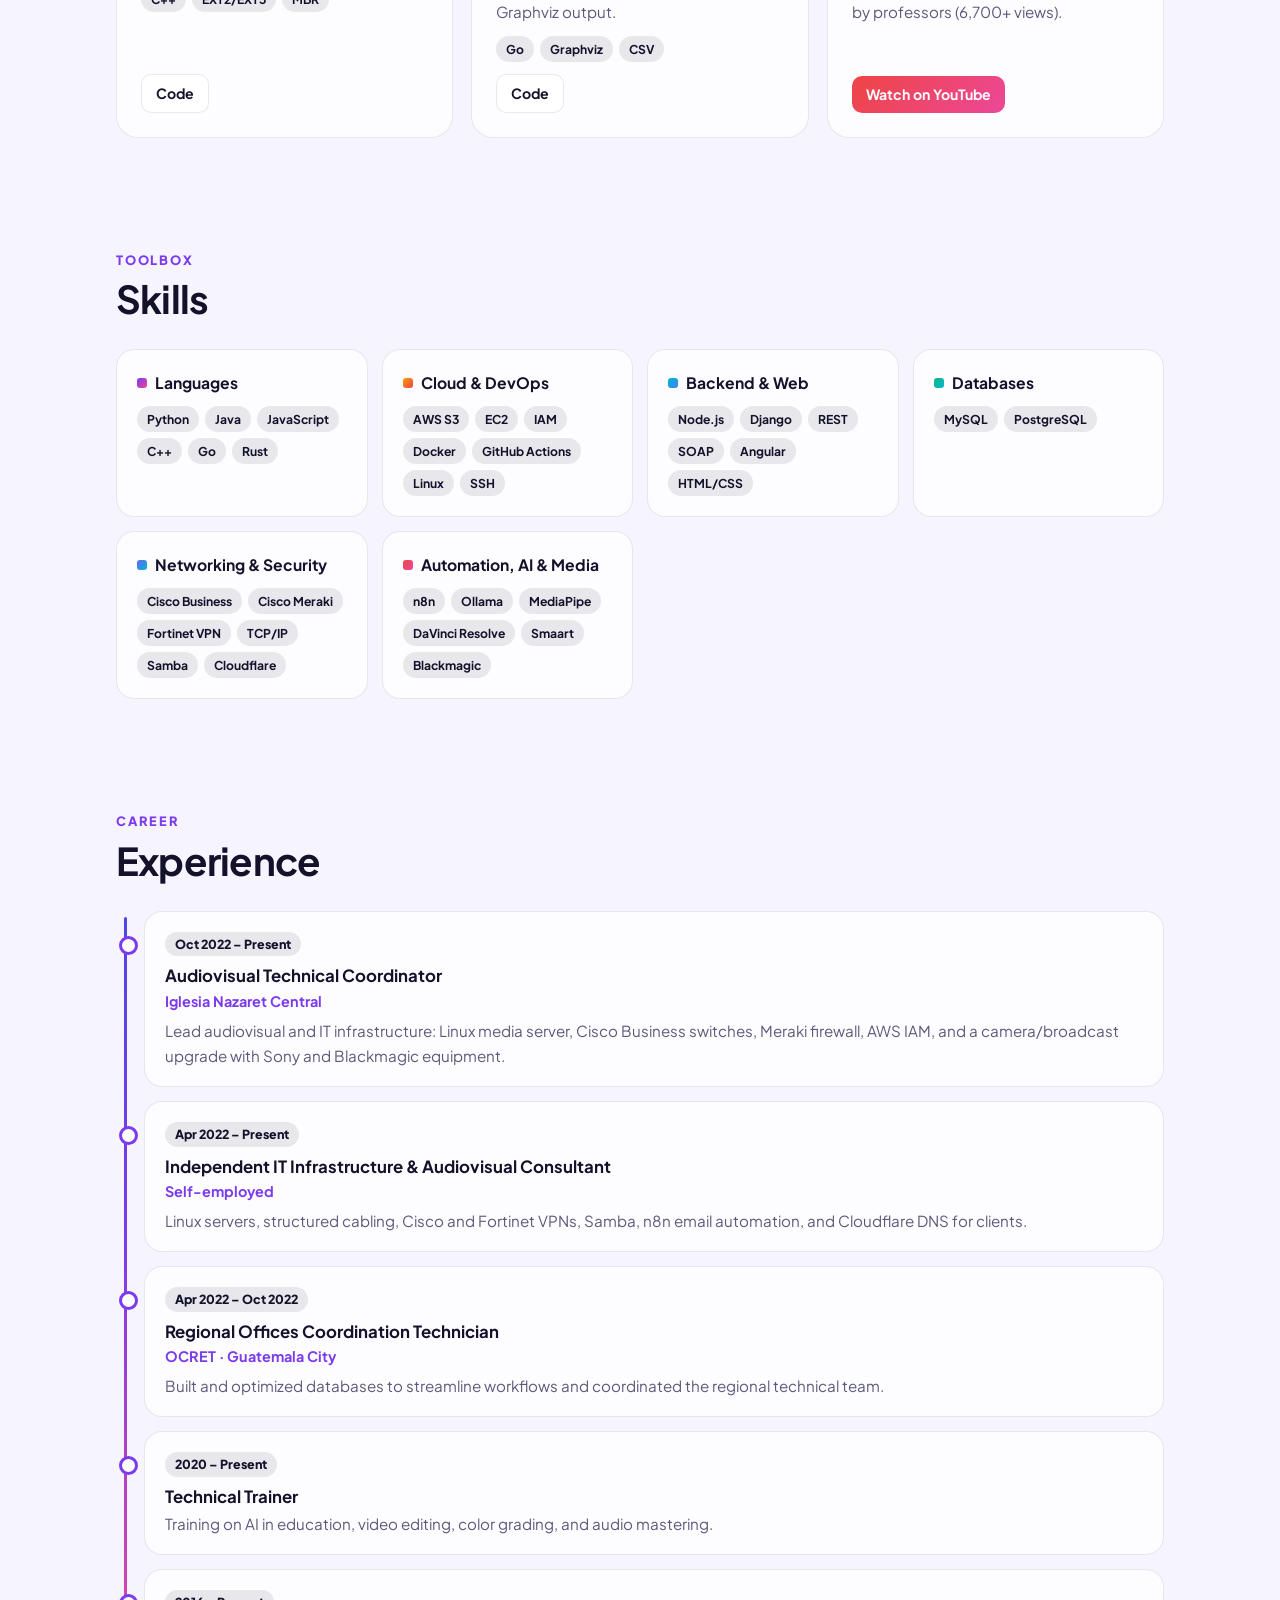
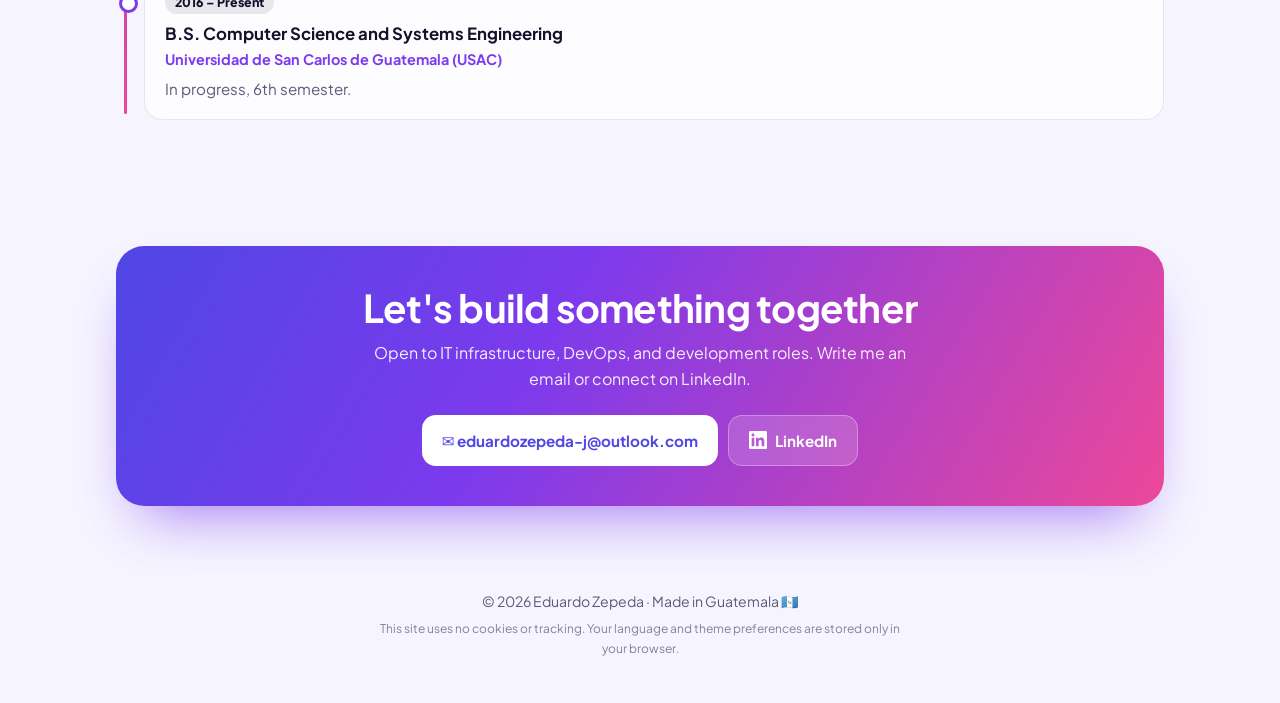
==== commit 72fb84bd: "Use colored logos for Linux, DaVinci Resolve, OBS and Rust in hero orbit Co-Authored-By: Claude Opus" ====
--- a/index.html
+++ b/index.html
@@ -23,10 +23,10 @@
   --blob-op:.55;
 }
 :root[data-theme="dark"]{
-  --bg:#0b0a1a; --bg-2:#121032; --surface:rgba(24,22,52,.66); --surface-solid:#16143a;
-  --text:#f1f0ff; --muted:#a9a6cc; --border:rgba(255,255,255,.09);
+  --bg:#121212; --bg-2:#1c1c1e; --surface:rgba(36,36,38,.72); --surface-solid:#1f1f21;
+  --text:#f2f2f2; --muted:#a6a6ab; --border:rgba(255,255,255,.1);
   --grad:linear-gradient(120deg,#818cf8 0%,#a78bfa 40%,#f472b6 100%);
-  --shadow:0 10px 40px -12px rgba(0,0,0,.6); --blob-op:.35;
+  --shadow:0 10px 40px -12px rgba(0,0,0,.6); --blob-op:.2;
 }
 *{box-sizing:border-box}
 html{scroll-behavior:smooth}
@@ -74,6 +74,8 @@
 .ico{width:18px;height:18px;flex:none}
 .ico-li{color:#0A66C2} .ico-yt{color:#FF0000}
 :root[data-theme="dark"] .ico-li{color:#4c9be8}
+:root[data-theme="dark"] .ring{box-shadow:0 30px 60px -20px rgba(0,0,0,.7)}
+:root[data-theme="dark"] .contact{box-shadow:0 30px 60px -25px rgba(0,0,0,.7)}
 .photo{position:relative;justify-self:center}
 .ring{width:min(320px,70vw);aspect-ratio:1;border-radius:50%;padding:6px;background:conic-gradient(from 180deg,#4f46e5,#06b6d4,#10b981,#f59e0b,#ec4899,#7c3aed,#4f46e5);box-shadow:0 30px 60px -20px rgba(124,58,237,.55)}
 .ring img{width:100%;height:100%;border-radius:50%;object-fit:cover;border:6px solid var(--bg);display:block}
@@ -204,12 +206,12 @@
     <div class="photo">
       <div class="ring"><img src="assets/img/avatar.jpg" alt="Eduardo Zepeda" width="320" height="320"></div>
       <div class="orbit" aria-label="Linux, DaVinci Resolve, AWS, OBS Studio, Python, Rust">
-        <div class="arm" style="--a:300deg"><div class="sat" style="--i:0"><span class="float-tag"><img src="assets/icons/linux.svg" alt="" width="20" height="20">Linux</span></div></div>
-        <div class="arm" style="--a:240deg"><div class="sat" style="--i:1"><span class="float-tag"><img src="assets/icons/davinci-resolve.svg" alt="" width="20" height="20">DaVinci Resolve</span></div></div>
+        <div class="arm" style="--a:300deg"><div class="sat" style="--i:0"><span class="float-tag"><img src="assets/icons/linux.png" alt="" width="20" height="20">Linux</span></div></div>
+        <div class="arm" style="--a:240deg"><div class="sat" style="--i:1"><span class="float-tag"><img src="assets/icons/davinci-resolve.png" alt="" width="20" height="20">DaVinci Resolve</span></div></div>
         <div class="arm" style="--a:0deg"><div class="sat" style="--i:2"><span class="float-tag"><img src="assets/icons/aws.svg" alt="" width="20" height="20">AWS</span></div></div>
-        <div class="arm" style="--a:180deg"><div class="sat" style="--i:3"><span class="float-tag"><img src="assets/icons/obs.svg" alt="" width="20" height="20">OBS Studio</span></div></div>
+        <div class="arm" style="--a:180deg"><div class="sat" style="--i:3"><span class="float-tag"><img src="assets/icons/obs.png" alt="" width="20" height="20">OBS Studio</span></div></div>
         <div class="arm" style="--a:60deg"><div class="sat" style="--i:4"><span class="float-tag"><img src="assets/icons/python.svg" alt="" width="20" height="20">Python</span></div></div>
-        <div class="arm" style="--a:120deg"><div class="sat" style="--i:5"><span class="float-tag"><img src="assets/icons/rust.svg" alt="" width="20" height="20">Rust</span></div></div>
+        <div class="arm" style="--a:120deg"><div class="sat" style="--i:5"><span class="float-tag"><img src="assets/icons/rust.png" alt="" width="20" height="20">Rust</span></div></div>
       </div>
     </div>
   </section>
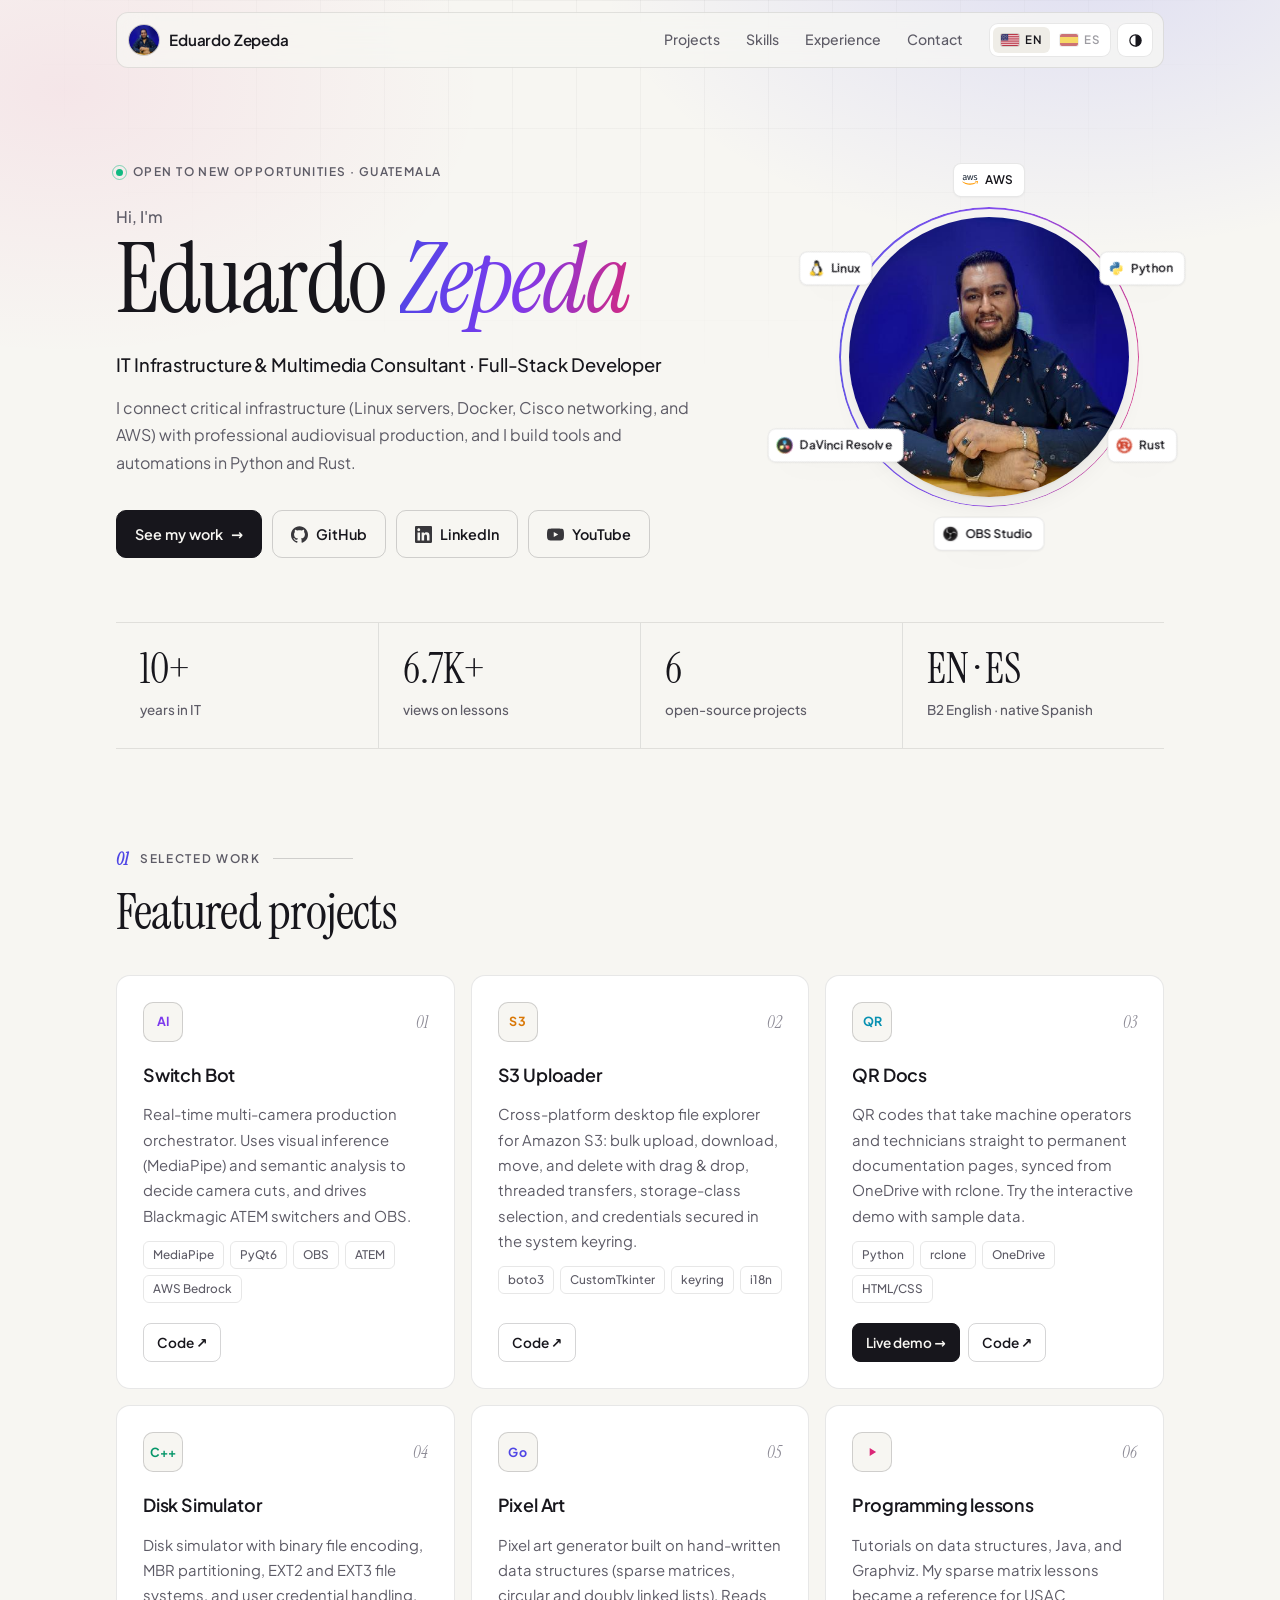
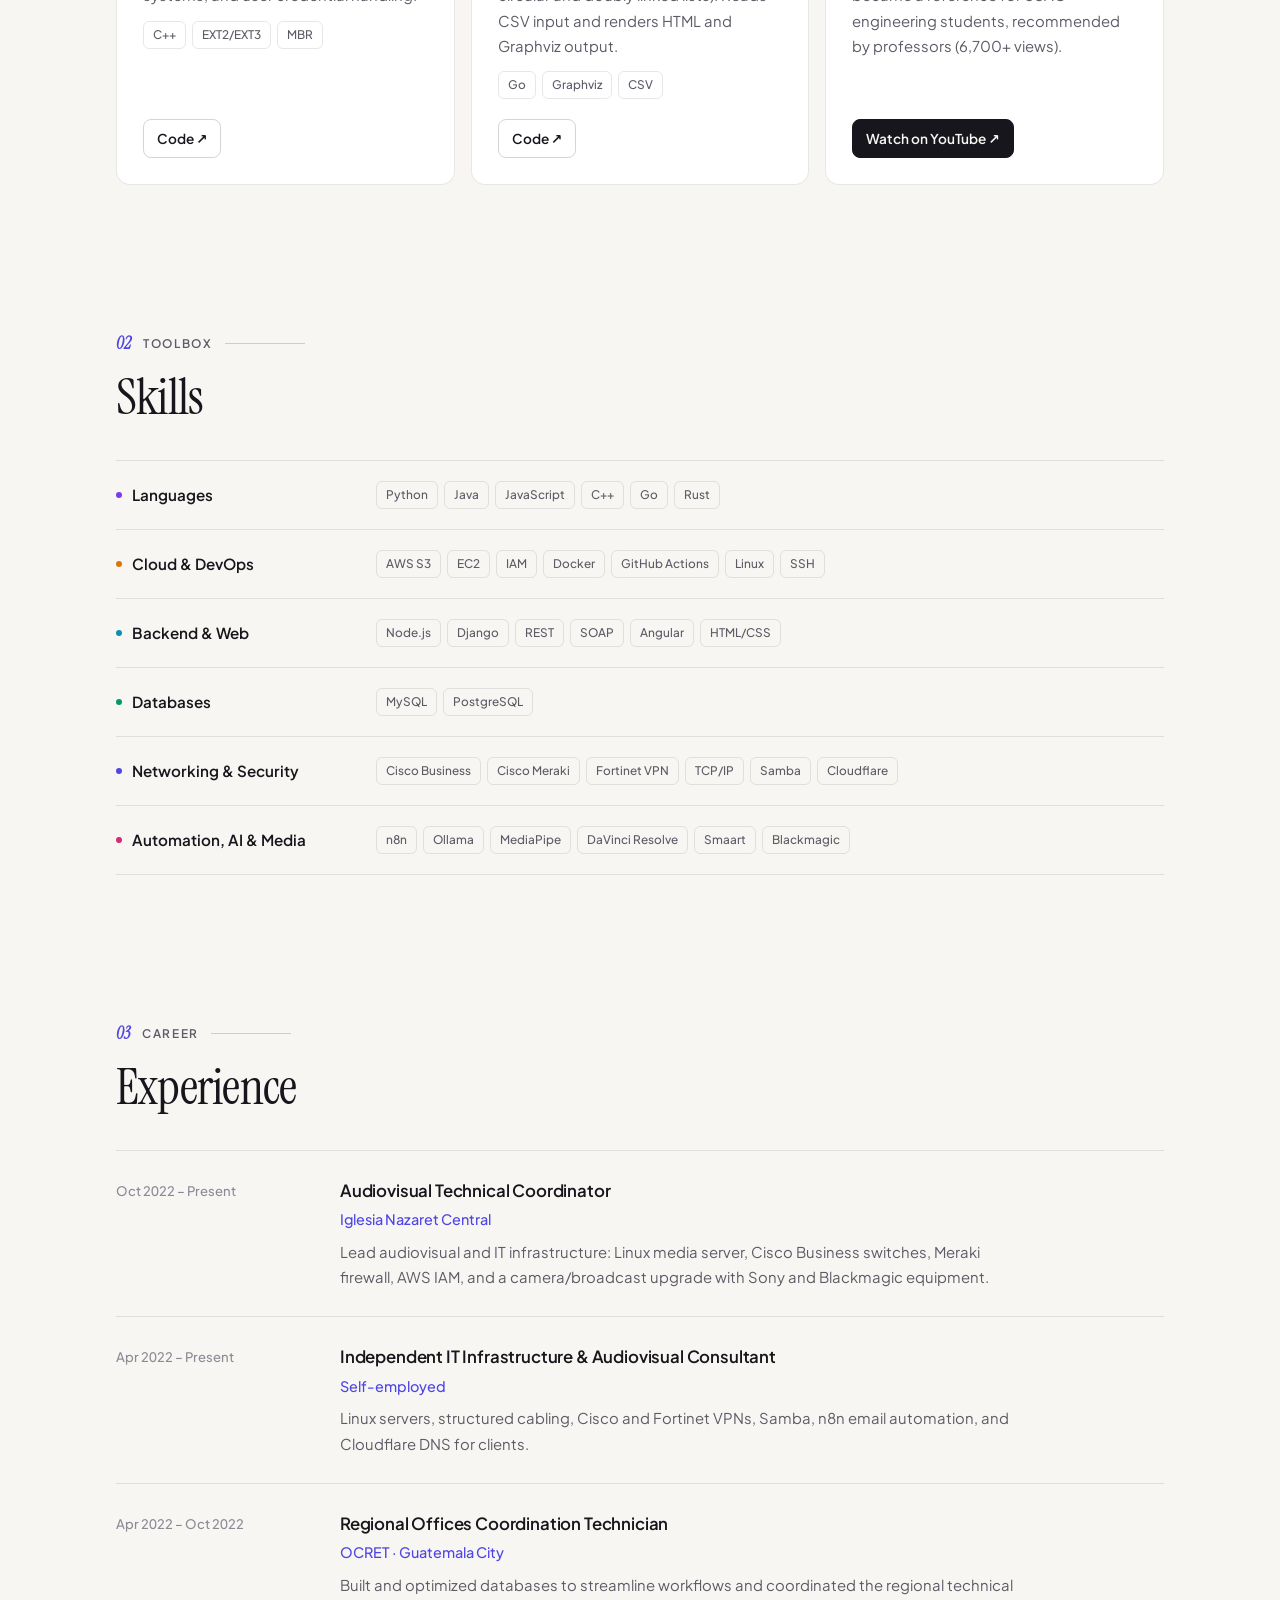
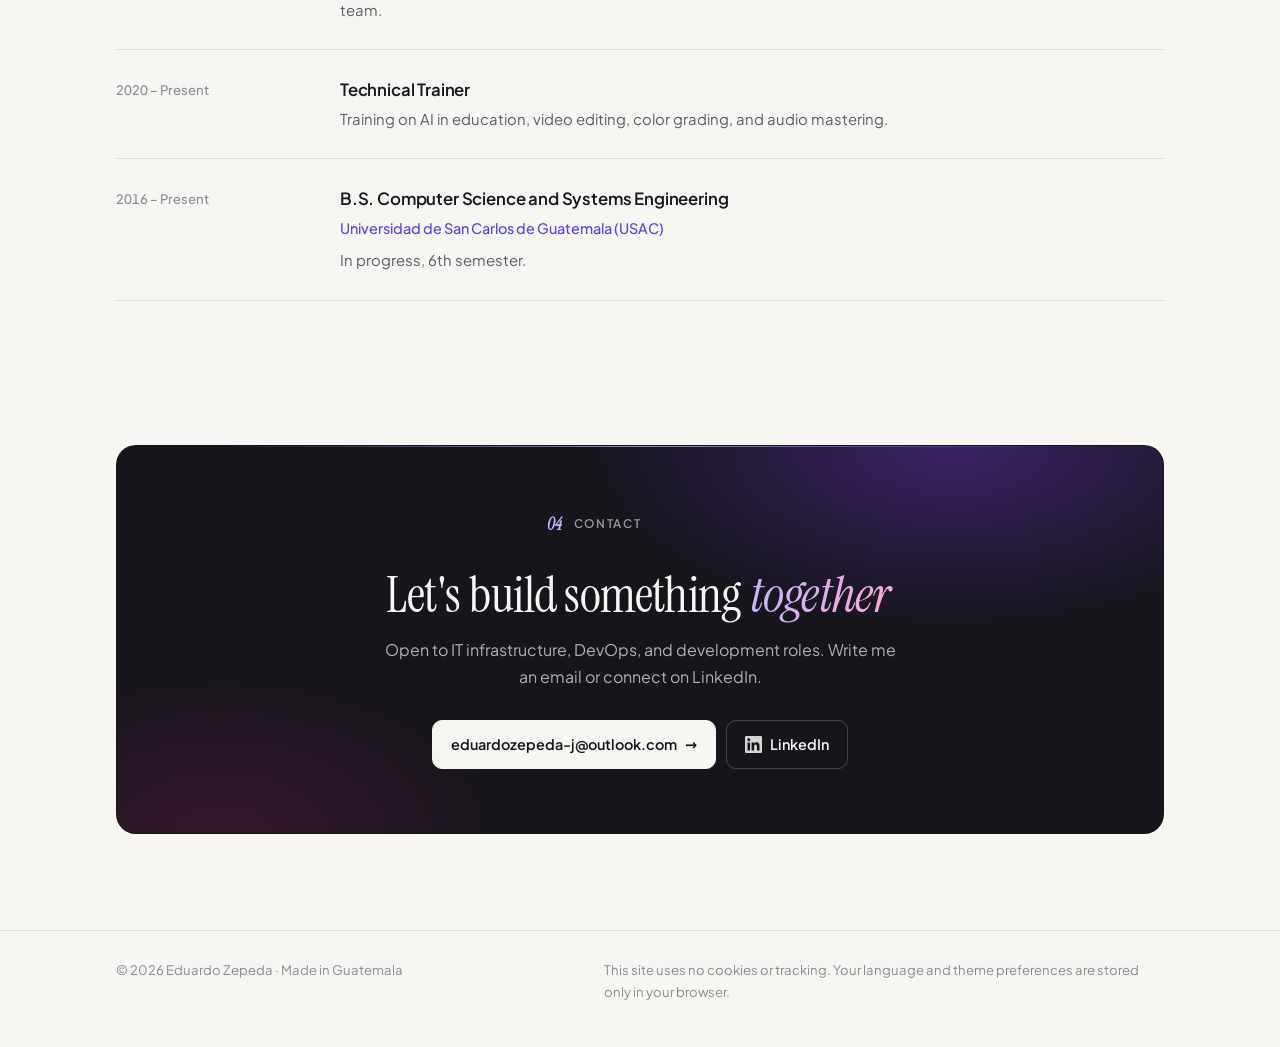
==== commit 3bd06744: "Refine visual style: serif display type, restrained palette, editorial layout Add self-hosted Instru" ====
--- a/index.html
+++ b/index.html
@@ -10,151 +10,188 @@
 <meta property="og:type" content="website">
 <meta property="og:url" content="https://eduardo-zepeda-j.github.io/">
 <meta property="og:image" content="https://eduardo-zepeda-j.github.io/assets/img/avatar.jpg">
+<meta name="theme-color" content="#f7f6f2">
 <link rel="icon" href="assets/img/avatar-64.jpg">
 <link rel="preload" href="assets/fonts/plus-jakarta-sans-latin.woff2" as="font" type="font/woff2" crossorigin>
+<link rel="preload" href="assets/fonts/instrument-serif-latin-400-normal.woff2" as="font" type="font/woff2" crossorigin>
 <link rel="stylesheet" href="assets/fonts/fonts.css">
 <style>
 :root{
-  --bg:#f6f5ff; --bg-2:#eef0ff; --surface:rgba(255,255,255,.72); --surface-solid:#ffffff;
-  --text:#14122b; --muted:#5c5a7a; --border:rgba(20,18,43,.09);
-  --violet:#7c3aed; --indigo:#4f46e5; --blue:#2563eb; --cyan:#06b6d4; --pink:#ec4899; --amber:#f59e0b; --green:#10b981;
-  --grad:linear-gradient(120deg,#4f46e5 0%,#7c3aed 40%,#ec4899 100%);
-  --shadow:0 10px 30px -12px rgba(79,70,229,.25);
-  --blob-op:.55;
+  --bg:#f7f6f2; --bg-2:#efede7; --surface:#ffffff; --glass:rgba(247,246,242,.78);
+  --text:#17161c; --muted:#5d5b66; --faint:#8c8a95; --border:rgba(23,22,28,.10); --border-2:rgba(23,22,28,.18);
+  --accent:#4f46e5; --accent-soft:rgba(79,70,229,.08);
+  --grad:linear-gradient(100deg,#4f46e5 0%,#7c3aed 50%,#db2777 100%);
+  --ink:#16151c; --on-ink:#f7f6f2;
+  --shadow:0 1px 2px rgba(23,22,28,.04),0 12px 32px -16px rgba(23,22,28,.18);
+  --glow-1:rgba(99,102,241,.16); --glow-2:rgba(219,39,119,.08);
+  --serif:"Instrument Serif",Georgia,"Times New Roman",serif;
 }
 :root[data-theme="dark"]{
-  --bg:#121212; --bg-2:#1c1c1e; --surface:rgba(36,36,38,.72); --surface-solid:#1f1f21;
-  --text:#f2f2f2; --muted:#a6a6ab; --border:rgba(255,255,255,.1);
-  --grad:linear-gradient(120deg,#818cf8 0%,#a78bfa 40%,#f472b6 100%);
-  --shadow:0 10px 40px -12px rgba(0,0,0,.6); --blob-op:.2;
+  --bg:#0f0f11; --bg-2:#17171a; --surface:#151518; --glass:rgba(15,15,17,.75);
+  --text:#ededee; --muted:#a3a2ab; --faint:#75747d; --border:rgba(255,255,255,.08); --border-2:rgba(255,255,255,.16);
+  --accent:#a5a0ff; --accent-soft:rgba(165,160,255,.1);
+  --grad:linear-gradient(100deg,#a5b4fc 0%,#c4b5fd 50%,#f9a8d4 100%);
+  --ink:#1b1a21; --on-ink:#ededee;
+  --shadow:0 1px 2px rgba(0,0,0,.3),0 16px 40px -18px rgba(0,0,0,.7);
+  --glow-1:rgba(99,102,241,.14); --glow-2:rgba(219,39,119,.06);
 }
 *{box-sizing:border-box}
 html{scroll-behavior:smooth}
-body{margin:0;background:var(--bg);color:var(--text);font:16px/1.65 "Plus Jakarta Sans",system-ui,-apple-system,"Segoe UI",Roboto,Arial,sans-serif;overflow-x:hidden}
+body{margin:0;background:var(--bg);color:var(--text);font:16px/1.7 "Plus Jakarta Sans",system-ui,-apple-system,"Segoe UI",Roboto,Arial,sans-serif;overflow-x:hidden;-webkit-font-smoothing:antialiased;text-rendering:optimizeLegibility}
+::selection{background:var(--accent);color:#fff}
 a{color:inherit}
-.bg{position:absolute;top:0;left:0;right:0;height:min(820px,100vh);z-index:-1;overflow:hidden;background:radial-gradient(1200px 600px at 10% -10%,var(--bg-2),transparent 60%);-webkit-mask-image:linear-gradient(#000 55%,transparent);mask-image:linear-gradient(#000 55%,transparent)}
-.blob{position:absolute;border-radius:50%;filter:blur(70px);opacity:var(--blob-op);animation:float 18s ease-in-out infinite}
-.b1{width:420px;height:420px;background:#7c3aed;top:-160px;right:-80px}
-.b2{width:380px;height:380px;background:#06b6d4;top:-140px;left:-140px;animation-delay:-6s}
-.b3{width:340px;height:340px;background:#ec4899;top:-180px;left:42%;animation-delay:-12s}
-@keyframes float{0%,100%{transform:translate(0,0) scale(1)}50%{transform:translate(30px,-40px) scale(1.08)}}
-@media (prefers-reduced-motion: reduce){.blob{animation:none}html{scroll-behavior:auto}}
+:focus-visible{outline:2px solid var(--accent);outline-offset:3px;border-radius:6px}
+.bg{position:absolute;top:0;left:0;right:0;height:900px;z-index:-1;pointer-events:none;
+  background:radial-gradient(700px 420px at 85% -5%,var(--glow-1),transparent 70%),radial-gradient(600px 380px at 5% 10%,var(--glow-2),transparent 70%)}
+.bg::after{content:"";position:absolute;inset:0;background-image:linear-gradient(var(--border) 1px,transparent 1px),linear-gradient(90deg,var(--border) 1px,transparent 1px);background-size:64px 64px;opacity:.45;-webkit-mask-image:radial-gradient(ellipse 70% 60% at 50% 0%,#000,transparent 75%);mask-image:radial-gradient(ellipse 70% 60% at 50% 0%,#000,transparent 75%)}
+@media (prefers-reduced-motion: reduce){html{scroll-behavior:auto}}
 .wrap{max-width:1080px;margin:0 auto;padding:0 16px}
+
+/* Header */
 header.top{position:sticky;top:12px;z-index:10;margin:12px auto 0;max-width:1080px;padding:0 16px}
-.bar{display:flex;align-items:center;gap:14px;height:58px;padding:0 14px 0 10px;border-radius:16px;background:var(--surface);border:1px solid var(--border);backdrop-filter:blur(14px);-webkit-backdrop-filter:blur(14px);box-shadow:var(--shadow)}
-.brand{display:flex;align-items:center;gap:10px;font-weight:800;text-decoration:none}
-.brand img{width:36px;height:36px;border-radius:50%;object-fit:cover}
-nav{display:flex;gap:4px;margin-left:auto}
-nav a{text-decoration:none;color:var(--muted);font-weight:600;font-size:.9rem;padding:6px 12px;border-radius:10px}
-nav a:hover{color:var(--text);background:var(--border)}
+.bar{display:flex;align-items:center;gap:14px;height:56px;padding:0 10px 0 12px;border-radius:12px;background:var(--glass);border:1px solid var(--border);backdrop-filter:blur(16px) saturate(1.4);-webkit-backdrop-filter:blur(16px) saturate(1.4)}
+.brand{display:flex;align-items:center;gap:10px;white-space:nowrap;font-weight:600;font-size:.95rem;letter-spacing:-.01em;text-decoration:none}
+.brand img{width:30px;height:30px;border-radius:50%;object-fit:cover;box-shadow:0 0 0 1px var(--border-2)}
+nav{display:flex;gap:2px;margin-left:auto}
+nav a{text-decoration:none;color:var(--muted);font-weight:500;font-size:.88rem;padding:6px 12px;border-radius:8px;transition:color .2s,background .2s}
+nav a:hover{color:var(--text);background:var(--accent-soft)}
 .tools{display:flex;gap:6px}
-.lang-switch{display:inline-flex;gap:2px;padding:3px;border:1px solid var(--border);background:var(--surface-solid);border-radius:11px;height:34px;align-items:center}
-.lang-switch button{display:inline-flex;align-items:center;gap:5px;border:0;background:transparent;color:var(--muted);font:inherit;font-size:.74rem;font-weight:800;padding:0 7px;height:26px;border-radius:8px;cursor:pointer;opacity:.6;transition:background .2s,opacity .2s,color .2s}
+.lang-switch{display:inline-flex;gap:2px;padding:3px;border:1px solid var(--border);background:var(--surface);border-radius:9px;height:34px;align-items:center}
+.lang-switch button{display:inline-flex;align-items:center;gap:6px;border:0;background:transparent;color:var(--muted);font:inherit;font-size:.72rem;font-weight:600;letter-spacing:.04em;padding:0 8px;height:26px;border-radius:6px;cursor:pointer;opacity:.6;transition:background .2s,opacity .2s,color .2s}
 .lang-switch button:hover{opacity:1}
-.lang-switch button[aria-pressed="true"]{opacity:1;color:var(--text);background:var(--bg-2);box-shadow:inset 0 0 0 1px var(--border)}
-.lang-switch svg{width:20px;height:14px;border-radius:3px;flex:none;box-shadow:0 0 0 1px rgba(0,0,0,.12)}
-footer .privacy{margin:6px auto 0;font-size:.75rem;opacity:.75;max-width:60ch}
-.btn{border:1px solid var(--border);background:var(--surface-solid);color:var(--text);border-radius:10px;height:34px;min-width:38px;padding:0 10px;font:inherit;font-size:.82rem;font-weight:700;cursor:pointer;display:inline-flex;align-items:center;justify-content:center}
-.btn:hover{border-color:var(--violet)}
+.lang-switch button[aria-pressed="true"]{opacity:1;color:var(--text);background:var(--bg-2)}
+.lang-switch svg{width:18px;height:12px;border-radius:2px;flex:none;box-shadow:0 0 0 1px rgba(0,0,0,.12)}
+.btn{border:1px solid var(--border);background:var(--surface);color:var(--text);border-radius:9px;height:34px;min-width:36px;padding:0 9px;font:inherit;cursor:pointer;display:inline-flex;align-items:center;justify-content:center;transition:border-color .2s}
+.btn:hover{border-color:var(--border-2)}
 @media (max-width:760px){nav{display:none}.tools{margin-left:auto}}
-
-.hero{display:grid;grid-template-columns:1.25fr .75fr;gap:40px;align-items:center;padding:72px 0 56px}
-@media (max-width:820px){.hero{grid-template-columns:1fr;padding-top:40px;text-align:center}.hero .photo{order:-1}.cta,.pills{justify-content:center}}
-.hello{display:inline-flex;align-items:center;gap:8px;font-weight:700;font-size:.85rem;padding:6px 14px;border-radius:999px;background:var(--surface);border:1px solid var(--border);margin-bottom:18px}
-.dot{width:8px;height:8px;border-radius:50%;background:var(--green);box-shadow:0 0 0 4px rgba(16,185,129,.2)}
-h1{font-size:clamp(2.4rem,7vw,4.4rem);line-height:1.02;letter-spacing:-.03em;margin:0 0 14px;font-weight:800}
+@media (max-width:400px){.brand span{display:none}}
+
+/* Hero */
+.hero{display:grid;grid-template-columns:1.3fr .7fr;gap:48px;align-items:center;padding:88px 0 64px}
+@media (max-width:820px){.hero{grid-template-columns:1fr;padding-top:40px;text-align:center;gap:24px}.hero .photo{order:-1}.cta{justify-content:center}}
+.hello{display:inline-flex;align-items:center;gap:10px;font-weight:600;font-size:.74rem;letter-spacing:.12em;text-transform:uppercase;color:var(--muted);margin-bottom:26px}
+.dot{position:relative;width:7px;height:7px;border-radius:50%;background:#10b981}
+.dot::after{content:"";position:absolute;inset:-4px;border-radius:50%;border:1px solid #10b981;opacity:.5;animation:pulse 2.4s ease-out infinite}
+@keyframes pulse{from{transform:scale(.6);opacity:.6}to{transform:scale(1.6);opacity:0}}
+.greet{display:block;font-family:"Plus Jakarta Sans",system-ui,sans-serif;font-size:1rem;font-weight:500;letter-spacing:0;color:var(--muted);margin-bottom:10px}
+h1{font-family:var(--serif);font-weight:400;font-size:clamp(3.2rem,9vw,6rem);line-height:.95;letter-spacing:-.02em;margin:0 0 24px}
+h1 em{font-style:italic;padding-right:.08em}
 .gt{background:var(--grad);-webkit-background-clip:text;background-clip:text;color:transparent}
-.role{font-size:clamp(1.05rem,2.4vw,1.3rem);font-weight:600;color:var(--muted);margin:0 0 18px}
-.lead{max-width:620px;margin:0 0 26px;font-size:1.05rem}
+.role{font-size:clamp(1rem,2.2vw,1.15rem);font-weight:500;color:var(--text);margin:0 0 14px;letter-spacing:-.005em}
+.lead{max-width:580px;margin:0 0 34px;font-size:1rem;color:var(--muted)}
 @media (max-width:820px){.lead{margin-left:auto;margin-right:auto}}
 .cta{display:flex;gap:10px;flex-wrap:wrap}
-.cta a{display:inline-flex;align-items:center;gap:8px;padding:12px 20px;border-radius:14px;font-weight:700;font-size:.95rem;text-decoration:none;border:1px solid var(--border);background:var(--surface);backdrop-filter:blur(8px);transition:transform .2s,box-shadow .2s}
-.cta a:hover{transform:translateY(-2px);box-shadow:var(--shadow)}
-.cta a.primary{background:var(--grad);color:#fff;border:0}
-.ico{width:18px;height:18px;flex:none}
-.ico-li{color:#0A66C2} .ico-yt{color:#FF0000}
-:root[data-theme="dark"] .ico-li{color:#4c9be8}
-:root[data-theme="dark"] .ring{box-shadow:0 30px 60px -20px rgba(0,0,0,.7)}
-:root[data-theme="dark"] .contact{box-shadow:0 30px 60px -25px rgba(0,0,0,.7)}
+.cta a{display:inline-flex;align-items:center;gap:8px;padding:11px 18px;border-radius:10px;font-weight:600;font-size:.9rem;text-decoration:none;border:1px solid var(--border-2);background:transparent;transition:background .2s,border-color .2s,transform .2s}
+.cta a:hover{background:var(--accent-soft);border-color:var(--accent)}
+.cta a.primary{background:var(--text);color:var(--bg);border-color:var(--text)}
+.cta a.primary:hover{background:var(--accent);border-color:var(--accent);color:#fff}
+.cta .arrow{transition:transform .2s}
+.cta a:hover .arrow{transform:translateX(3px)}
+.ico{width:17px;height:17px;flex:none;opacity:.85}
+
+/* Photo + orbit */
 .photo{position:relative;justify-self:center}
-.ring{width:min(320px,70vw);aspect-ratio:1;border-radius:50%;padding:6px;background:conic-gradient(from 180deg,#4f46e5,#06b6d4,#10b981,#f59e0b,#ec4899,#7c3aed,#4f46e5);box-shadow:0 30px 60px -20px rgba(124,58,237,.55)}
-.ring img{width:100%;height:100%;border-radius:50%;object-fit:cover;border:6px solid var(--bg);display:block}
-.orbit{position:absolute;inset:-5%;pointer-events:none}
-.arm{position:absolute;inset:0;transform:rotate(var(--a));animation:spin 60s linear infinite}
-.sat{position:absolute;left:50%;top:0;transform:translate(-50%,-50%);animation:orbit-in 1.4s cubic-bezier(.22,1,.36,1) both;animation-delay:calc(.15s + var(--i)*.12s)}
-.float-tag{display:inline-flex;align-items:center;gap:7px;font-size:.8rem;font-weight:800;padding:7px 12px 7px 9px;border-radius:12px;background:#fff;color:#14122b;border:1px solid rgba(20,18,43,.08);box-shadow:0 10px 24px -10px rgba(20,18,43,.45);white-space:nowrap;pointer-events:auto;transform:rotate(calc(-1*var(--a)));animation:counter 60s linear infinite}
-.float-tag img{width:20px;height:20px;object-fit:contain;flex:none}
+.ring{position:relative;width:min(300px,64vw);aspect-ratio:1;border-radius:50%;padding:10px;animation:ring-in 1.1s cubic-bezier(.22,1,.36,1) both}
+.ring::before{content:"";position:absolute;inset:0;border-radius:50%;padding:1.5px;background:var(--grad);-webkit-mask:linear-gradient(#000 0 0) content-box,linear-gradient(#000 0 0);-webkit-mask-composite:xor;mask-composite:exclude;opacity:.9}
+.ring img{width:100%;height:100%;border-radius:50%;object-fit:cover;display:block;filter:saturate(.92);box-shadow:var(--shadow)}
+@keyframes ring-in{from{opacity:0;scale:.95}to{opacity:1;scale:1}}
+.orbit{position:absolute;inset:-9%;pointer-events:none}
+.arm{position:absolute;inset:0;transform:rotate(var(--a));animation:spin 140s linear infinite}
+.sat{position:absolute;left:50%;top:0;transform:translate(-50%,-50%);animation:orbit-in 1.6s cubic-bezier(.22,1,.36,1) both;animation-delay:calc(.25s + var(--i)*.1s)}
+.float-tag{display:inline-flex;align-items:center;gap:7px;font-size:.74rem;font-weight:600;padding:6px 11px 6px 8px;border-radius:8px;background:var(--surface);color:var(--text);border:1px solid var(--border);box-shadow:var(--shadow);white-space:nowrap;pointer-events:auto;transform:rotate(calc(-1*var(--a)));animation:counter 140s linear infinite}
+.float-tag img{width:16px;height:16px;object-fit:contain;flex:none}
 .photo:hover .arm,.photo:hover .float-tag{animation-play-state:paused}
 @keyframes spin{from{transform:rotate(var(--a))}to{transform:rotate(calc(var(--a) + 360deg))}}
 @keyframes counter{from{transform:rotate(calc(-1*var(--a)))}to{transform:rotate(calc(-1*var(--a) - 360deg))}}
-@keyframes orbit-in{from{top:50%;opacity:0;scale:.35}to{top:0;opacity:1;scale:1}}
-.ring{animation:ring-in 1s cubic-bezier(.22,1,.36,1) both}
-@keyframes ring-in{from{opacity:0;scale:.92}to{opacity:1;scale:1}}
-@media (max-width:820px){.ring{width:min(300px,58vw)}.float-tag{font-size:.72rem;padding:5px 9px 5px 7px}.float-tag img{width:16px;height:16px}.photo{margin:30px 0 20px}}
-@media (prefers-reduced-motion: reduce){.arm,.float-tag,.sat,.ring{animation:none}}
-
-.stats{display:grid;grid-template-columns:repeat(4,1fr);gap:14px;margin-bottom:24px}
-@media (max-width:700px){.stats{grid-template-columns:repeat(2,1fr)}}
-.stat{padding:18px;border-radius:18px;background:var(--surface);border:1px solid var(--border);backdrop-filter:blur(10px)}
-.stat b{display:block;font-size:1.8rem;line-height:1.1;font-weight:800;font-variant-numeric:tabular-nums}
-.js .stats .stat{opacity:0;transform:translateY(18px) scale(.97);transition:opacity .7s cubic-bezier(.22,1,.36,1),transform .7s cubic-bezier(.22,1,.36,1);transition-delay:calc(var(--i)*.12s)}
+@keyframes orbit-in{from{top:50%;opacity:0;scale:.5}to{top:0;opacity:1;scale:1}}
+@media (max-width:820px){.ring{width:min(260px,56vw)}.float-tag{font-size:.68rem;padding:4px 8px 4px 6px}.float-tag img{width:14px;height:14px}.photo{margin:34px 0 22px}}
+@media (prefers-reduced-motion: reduce){.arm,.float-tag,.sat,.ring,.dot::after{animation:none}}
+
+/* Stats */
+.stats{display:grid;grid-template-columns:repeat(4,1fr);border-top:1px solid var(--border);border-bottom:1px solid var(--border);margin-bottom:24px}
+.stat{padding:26px 24px}
+.stat+.stat{border-left:1px solid var(--border)}
+@media (max-width:700px){.stats{grid-template-columns:repeat(2,1fr)}.stat:nth-child(3){border-left:0}.stat:nth-child(n+3){border-top:1px solid var(--border)}.stat{padding:22px 16px}}
+.stat b{display:block;font-family:var(--serif);font-weight:400;font-size:2.6rem;line-height:1;letter-spacing:-.01em;margin-bottom:8px;font-variant-numeric:tabular-nums}
+.stat span{color:var(--muted);font-size:.84rem;font-weight:500}
+.js .stats .stat{opacity:0;transform:translateY(14px);transition:opacity .8s cubic-bezier(.22,1,.36,1),transform .8s cubic-bezier(.22,1,.36,1);transition-delay:calc(var(--i)*.1s)}
 .js .stats.in .stat{opacity:1;transform:none}
-.js .stats .stat span{display:block;opacity:0;transform:translateY(8px);transition:opacity .6s ease,transform .6s ease;transition-delay:calc(.45s + var(--i)*.12s)}
-.js .stats.in .stat span{opacity:1;transform:none}
+.js .stats .stat span{display:block;opacity:0;transition:opacity .6s ease;transition-delay:calc(.45s + var(--i)*.1s)}
+.js .stats.in .stat span{opacity:1}
 html:not([lang="es"]) .stats [data-lang-es],html[lang="es"] .stats [data-lang-en]{display:none}
-.caret::after{content:"";display:inline-block;width:2px;height:.9em;margin-left:3px;background:currentColor;vertical-align:-.05em;animation:blink .8s steps(1) infinite}
+.caret::after{content:"";display:inline-block;width:1.5px;height:.85em;margin-left:4px;background:currentColor;vertical-align:-.05em;animation:blink .8s steps(1) infinite}
 @keyframes blink{50%{opacity:0}}
 @media (prefers-reduced-motion: reduce){.js .stats .stat,.js .stats .stat span{opacity:1;transform:none;transition:none}}
-.stat span{color:var(--muted);font-size:.88rem;font-weight:600}
-.s1 b{color:var(--indigo)} .s2 b{color:var(--pink)} .s3 b{color:var(--cyan)} .s4 b{color:var(--amber)}
-
-section{padding:56px 0}
-.kicker{font-size:.8rem;font-weight:800;letter-spacing:.14em;text-transform:uppercase;color:var(--violet);margin:0 0 6px}
-h2{font-size:clamp(1.7rem,4vw,2.4rem);letter-spacing:-.02em;margin:0 0 28px;line-height:1.15}
-
-.projects{display:grid;grid-template-columns:repeat(auto-fill,minmax(300px,1fr));gap:18px}
-.card{position:relative;padding:24px;border-radius:22px;background:var(--surface);border:1px solid var(--border);backdrop-filter:blur(12px);display:flex;flex-direction:column;gap:12px;transition:transform .25s,box-shadow .25s;overflow:hidden}
-.card::before{content:"";position:absolute;inset:0 0 auto 0;height:4px;background:var(--c)}
-.card:hover{transform:translateY(-4px);box-shadow:var(--shadow)}
-.icon{width:48px;height:48px;border-radius:14px;display:grid;place-items:center;color:#fff;font-weight:800;font-size:1.05rem;background:var(--c)}
-.card h3{margin:0;font-size:1.15rem}
-.card p{margin:0;color:var(--muted);font-size:.95rem}
+
+/* Sections */
+section{padding:72px 0}
+.kicker{display:flex;align-items:center;gap:12px;font-size:.74rem;font-weight:600;letter-spacing:.14em;text-transform:uppercase;color:var(--muted);margin:0 0 12px}
+.kicker .n{font-family:var(--serif);font-style:italic;font-size:1.05rem;letter-spacing:0;text-transform:none;color:var(--accent)}
+.kicker::after{content:"";flex:1;max-width:80px;height:1px;background:var(--border-2)}
+h2{font-family:var(--serif);font-weight:400;font-size:clamp(2.2rem,5vw,3.2rem);letter-spacing:-.015em;margin:0 0 36px;line-height:1.05}
+
+/* Projects */
+.projects{display:grid;grid-template-columns:repeat(auto-fill,minmax(300px,1fr));gap:16px}
+.card{position:relative;padding:26px;border-radius:14px;background:var(--surface);border:1px solid var(--border);display:flex;flex-direction:column;gap:12px;transition:transform .3s cubic-bezier(.22,1,.36,1),box-shadow .3s,border-color .3s;overflow:hidden}
+.card::before{content:"";position:absolute;inset:0 0 auto 0;height:2px;background:var(--c);transform:scaleX(0);transform-origin:left;transition:transform .5s cubic-bezier(.22,1,.36,1)}
+.card:hover{transform:translateY(-3px);box-shadow:var(--shadow);border-color:var(--border-2)}
+.card:hover::before{transform:scaleX(1)}
+.card-head{display:flex;align-items:center;justify-content:space-between;margin-bottom:6px}
+.icon{width:40px;height:40px;border-radius:10px;display:grid;place-items:center;color:var(--c);font-weight:700;font-size:.78rem;letter-spacing:.02em;border:1px solid var(--border-2);background:var(--bg)}
+.num{font-family:var(--serif);font-style:italic;color:var(--faint);font-size:1.05rem}
+.card h3{margin:0;font-size:1.12rem;font-weight:600;letter-spacing:-.01em}
+.card p{margin:0;color:var(--muted);font-size:.93rem}
 .chips{display:flex;flex-wrap:wrap;gap:6px}
-.chip{font-size:.76rem;font-weight:700;padding:3px 10px;border-radius:999px;background:var(--border)}
-.links{margin-top:auto;display:flex;gap:10px;flex-wrap:wrap}
-.links a{font-size:.88rem;font-weight:700;text-decoration:none;padding:7px 14px;border-radius:10px;border:1px solid var(--border);background:var(--surface-solid)}
-.links a.live{background:var(--c);color:#fff;border:0}
-.c1{--c:linear-gradient(135deg,#7c3aed,#ec4899)} .c2{--c:linear-gradient(135deg,#f59e0b,#ef4444)}
-.c3{--c:linear-gradient(135deg,#06b6d4,#3b82f6)} .c4{--c:linear-gradient(135deg,#10b981,#06b6d4)}
-.c5{--c:linear-gradient(135deg,#6366f1,#06b6d4)} .c6{--c:linear-gradient(135deg,#ef4444,#ec4899)}
-
-.skills{display:grid;grid-template-columns:repeat(auto-fill,minmax(250px,1fr));gap:14px}
-.skill{padding:20px;border-radius:18px;background:var(--surface);border:1px solid var(--border);backdrop-filter:blur(10px)}
-.skill h3{margin:0 0 10px;font-size:.98rem;display:flex;align-items:center;gap:8px}
-.skill h3 i{width:10px;height:10px;border-radius:3px;background:var(--c);display:inline-block}
-
-.timeline{position:relative;padding-left:28px}
-.timeline::before{content:"";position:absolute;left:8px;top:6px;bottom:6px;width:3px;border-radius:3px;background:var(--grad)}
-.job{position:relative;padding:18px 20px;margin-bottom:14px;border-radius:18px;background:var(--surface);border:1px solid var(--border);backdrop-filter:blur(10px)}
-.job::before{content:"";position:absolute;left:-26px;top:24px;width:13px;height:13px;border-radius:50%;background:var(--surface-solid);border:3px solid var(--violet)}
-.when{display:inline-block;font-size:.78rem;font-weight:800;padding:2px 10px;border-radius:999px;background:var(--border);margin-bottom:6px}
-.job h3{margin:0;font-size:1.05rem}
-.org{color:var(--violet);font-weight:700;font-size:.9rem;margin-bottom:4px}
-.job p{margin:0;color:var(--muted);font-size:.95rem}
-
-.contact{padding:40px;border-radius:28px;background:var(--grad);color:#fff;text-align:center;box-shadow:0 30px 60px -25px rgba(124,58,237,.7)}
-.contact h2{color:#fff;margin-bottom:10px}
-.contact p{margin:0 auto 22px;max-width:560px;opacity:.92}
+.chip{font-size:.74rem;font-weight:500;padding:3px 9px;border-radius:6px;border:1px solid var(--border);color:var(--muted);background:transparent}
+.links{margin-top:auto;padding-top:8px;display:flex;gap:8px;flex-wrap:wrap}
+.links a{font-size:.85rem;font-weight:600;text-decoration:none;padding:7px 13px;border-radius:8px;border:1px solid var(--border-2);transition:background .2s,border-color .2s,color .2s}
+.links a:hover{border-color:var(--text)}
+.links a.live{background:var(--text);color:var(--bg);border-color:var(--text)}
+.links a.live:hover{background:var(--accent);border-color:var(--accent);color:#fff}
+.c1{--c:#7c3aed} .c2{--c:#d97706} .c3{--c:#0891b2} .c4{--c:#059669} .c5{--c:#4f46e5} .c6{--c:#db2777}
+:root[data-theme="dark"] .c1{--c:#a78bfa} :root[data-theme="dark"] .c2{--c:#fbbf24} :root[data-theme="dark"] .c3{--c:#22d3ee}
+:root[data-theme="dark"] .c4{--c:#34d399} :root[data-theme="dark"] .c5{--c:#818cf8} :root[data-theme="dark"] .c6{--c:#f472b6}
+
+/* Skills */
+.skills{border-top:1px solid var(--border)}
+.skill{display:grid;grid-template-columns:240px 1fr;gap:20px;align-items:center;padding:20px 0;border-bottom:1px solid var(--border)}
+@media (max-width:700px){.skill{grid-template-columns:1fr;gap:10px}}
+.skill h3{margin:0;font-size:.95rem;font-weight:600;display:flex;align-items:center;gap:10px}
+.skill h3 i{width:6px;height:6px;border-radius:50%;background:var(--c);display:inline-block}
+
+/* Experience */
+.timeline{border-top:1px solid var(--border)}
+.job{display:grid;grid-template-columns:200px 1fr;gap:24px;padding:26px 0;border-bottom:1px solid var(--border)}
+@media (max-width:700px){.job{grid-template-columns:1fr;gap:6px}}
+.when{font-size:.82rem;font-weight:500;color:var(--faint);font-variant-numeric:tabular-nums;padding-top:3px}
+.job h3{margin:0 0 2px;font-size:1.05rem;font-weight:600;letter-spacing:-.01em}
+.org{color:var(--accent);font-weight:500;font-size:.9rem;margin-bottom:8px}
+.job p{margin:0;color:var(--muted);font-size:.93rem;max-width:62ch}
+
+/* Contact */
+.contact{position:relative;overflow:hidden;padding:64px 40px;border-radius:20px;background:var(--ink);color:var(--on-ink);text-align:center;border:1px solid var(--border)}
+.contact::before{content:"";position:absolute;inset:0;background:radial-gradient(520px 260px at 80% 0%,rgba(124,58,237,.35),transparent 70%),radial-gradient(420px 240px at 10% 100%,rgba(219,39,119,.16),transparent 70%);pointer-events:none}
+.contact::after{content:"";position:absolute;left:10%;right:10%;top:0;height:1px;background:linear-gradient(90deg,transparent,rgba(196,181,253,.7),transparent)}
+.contact>*{position:relative}
+.contact h2{color:var(--on-ink);margin-bottom:14px}
+.contact h2 em{font-style:italic;background:linear-gradient(100deg,#c4b5fd,#f9a8d4);-webkit-background-clip:text;background-clip:text;color:transparent;padding-right:.06em}
+.contact p{margin:0 auto 30px;max-width:520px;color:rgba(237,237,238,.72)}
 .contact .cta{justify-content:center}
-.contact .cta a{background:rgba(255,255,255,.16);border-color:rgba(255,255,255,.3);color:#fff}
-.contact .cta a.primary{background:#fff;color:#4f46e5}
-@media (max-width:600px){.contact{padding:28px 18px}}
-footer{padding:28px 0 44px;color:var(--muted);font-size:.88rem;text-align:center}
+.contact .cta a{border-color:rgba(255,255,255,.2);color:var(--on-ink)}
+.contact .cta a:hover{background:rgba(255,255,255,.08);border-color:rgba(255,255,255,.4)}
+.contact .cta a.primary{background:#f7f6f2;color:#16151c;border-color:#f7f6f2}
+.contact .cta a.primary:hover{background:#fff;color:#4f46e5}
+@media (max-width:600px){.contact{padding:44px 20px}}
+
+footer{margin-top:24px;border-top:1px solid var(--border)}
+footer .wrap{display:flex;flex-wrap:wrap;justify-content:space-between;gap:8px 24px;padding-top:28px;padding-bottom:44px;color:var(--faint);font-size:.82rem}
+footer .privacy{margin:0;max-width:56ch}
+@media (max-width:700px){footer .wrap{flex-direction:column;text-align:center;align-items:center}}
 
 [data-lang-es]{display:none}
 html[lang="es"] [data-lang-en]{display:none}
 html[lang="es"] [data-lang-es]{display:revert}
-.js .reveal{opacity:0;transform:translateY(16px);transition:opacity .6s ease,transform .6s ease}
+.js .reveal{opacity:0;transform:translateY(16px);transition:opacity .8s cubic-bezier(.22,1,.36,1),transform .8s cubic-bezier(.22,1,.36,1)}
 .js .reveal.in{opacity:1;transform:none}
 @media (prefers-reduced-motion: reduce){.js .reveal{opacity:1;transform:none;transition:none}}
 </style>
@@ -165,11 +202,11 @@
   <symbol id="i-li" viewBox="0 0 24 24"><path fill="currentColor" d="M20.447 20.452h-3.554v-5.569c0-1.328-.027-3.037-1.852-3.037-1.853 0-2.136 1.445-2.136 2.939v5.667H9.351V9h3.414v1.561h.046c.477-.9 1.637-1.85 3.37-1.85 3.601 0 4.267 2.37 4.267 5.455v6.286zM5.337 7.433c-1.144 0-2.063-.926-2.063-2.065 0-1.138.92-2.063 2.063-2.063 1.14 0 2.064.925 2.064 2.063 0 1.139-.925 2.065-2.064 2.065zm1.782 13.019H3.555V9h3.564v11.452zM22.225 0H1.771C.792 0 0 .774 0 1.729v20.542C0 23.227.792 24 1.771 24h20.451C23.2 24 24 23.227 24 22.271V1.729C24 .774 23.2 0 22.222 0h.003z"/></symbol>
   <symbol id="i-yt" viewBox="0 0 24 24"><path fill="currentColor" d="M23.498 6.186a3.016 3.016 0 0 0-2.122-2.136C19.505 3.545 12 3.545 12 3.545s-7.505 0-9.377.505A3.017 3.017 0 0 0 .502 6.186C0 8.07 0 12 0 12s0 3.93.502 5.814a3.016 3.016 0 0 0 2.122 2.136c1.871.505 9.376.505 9.376.505s7.505 0 9.377-.505a3.015 3.015 0 0 0 2.122-2.136C24 15.93 24 12 24 12s0-3.93-.502-5.814zM9.545 15.568V8.432L15.818 12l-6.273 3.568z"/></symbol>
 </svg>
-<div class="bg" aria-hidden="true"><div class="blob b1"></div><div class="blob b2"></div><div class="blob b3"></div></div>
+<div class="bg" aria-hidden="true"></div>
 
 <header class="top">
   <div class="bar">
-    <a class="brand" href="#"><img src="assets/img/avatar-160.jpg" alt=""><span>Eduardo<span class="gt">.</span></span></a>
+    <a class="brand" href="#"><img src="assets/img/avatar-160.jpg" alt=""><span>Eduardo Zepeda</span></a>
     <nav>
       <a href="#projects"><span data-lang-en>Projects</span><span data-lang-es>Proyectos</span></a>
       <a href="#skills"><span data-lang-en>Skills</span><span data-lang-es>Habilidades</span></a>
@@ -178,7 +215,7 @@
     </nav>
     <div class="tools">
       <div class="lang-switch" role="group" aria-label="Language / Idioma"><button type="button" data-set-lang="en" aria-pressed="true" title="English"><svg viewBox="0 0 19 10" aria-hidden="true" preserveAspectRatio="none"><rect width="19" height="10" fill="#B22234"/><path d="M0 1.15h19M0 2.69h19M0 4.23h19M0 5.77h19M0 7.31h19M0 8.85h19" stroke="#fff" stroke-width=".77"/><rect width="7.6" height="5.38" fill="#3C3B6E"/><g fill="#fff"><circle cx="1.1" cy="1" r=".28"/><circle cx="2.6" cy="1" r=".28"/><circle cx="4.1" cy="1" r=".28"/><circle cx="5.6" cy="1" r=".28"/><circle cx="1.85" cy="2.1" r=".28"/><circle cx="3.35" cy="2.1" r=".28"/><circle cx="4.85" cy="2.1" r=".28"/><circle cx="6.35" cy="2.1" r=".28"/><circle cx="1.1" cy="3.2" r=".28"/><circle cx="2.6" cy="3.2" r=".28"/><circle cx="4.1" cy="3.2" r=".28"/><circle cx="5.6" cy="3.2" r=".28"/><circle cx="1.85" cy="4.3" r=".28"/><circle cx="3.35" cy="4.3" r=".28"/><circle cx="4.85" cy="4.3" r=".28"/><circle cx="6.35" cy="4.3" r=".28"/></g></svg>EN</button><button type="button" data-set-lang="es" aria-pressed="false" title="Español"><svg viewBox="0 0 3 2" aria-hidden="true" preserveAspectRatio="none"><rect width="3" height="2" fill="#AA151B"/><rect y=".5" width="3" height="1" fill="#F1BF00"/></svg>ES</button></div>
-      <button class="btn" id="themeBtn" type="button" aria-label="Toggle dark mode"><svg width="16" height="16" viewBox="0 0 24 24" aria-hidden="true"><circle cx="12" cy="12" r="9" fill="none" stroke="currentColor" stroke-width="2"/><path d="M12 3a9 9 0 0 1 0 18z" fill="currentColor"/></svg></button>
+      <button class="btn" id="themeBtn" type="button" aria-label="Toggle dark mode"><svg width="15" height="15" viewBox="0 0 24 24" aria-hidden="true"><circle cx="12" cy="12" r="9" fill="none" stroke="currentColor" stroke-width="2"/><path d="M12 3a9 9 0 0 1 0 18z" fill="currentColor"/></svg></button>
     </div>
   </div>
 </header>
@@ -187,7 +224,7 @@
   <section class="hero">
     <div>
       <div class="hello"><span class="dot"></span><span data-lang-en>Open to new opportunities · Guatemala</span><span data-lang-es>Disponible para nuevas oportunidades · Guatemala</span></div>
-      <h1><span data-lang-en>Hi, I'm</span><span data-lang-es>Hola, soy</span><br><span class="gt">Eduardo Zepeda</span></h1>
+      <h1><span class="greet"><span data-lang-en>Hi, I'm</span><span data-lang-es>Hola, soy</span></span>Eduardo <em class="gt">Zepeda</em></h1>
       <p class="role">
         <span data-lang-en>IT Infrastructure &amp; Multimedia Consultant · Full-Stack Developer</span>
         <span data-lang-es>Consultor de Infraestructura TI y Multimedia · Desarrollador Full Stack</span>
@@ -197,91 +234,91 @@
         <span data-lang-es>Conecto la infraestructura crítica (servidores Linux, Docker, redes Cisco y AWS) con la producción audiovisual profesional, y desarrollo herramientas y automatizaciones en Python y Rust.</span>
       </p>
       <div class="cta">
-        <a class="primary" href="#projects"><span data-lang-en>See my work</span><span data-lang-es>Ver mi trabajo</span> →</a>
-        <a href="https://github.com/eduardo-zepeda-j" rel="me"><svg class="ico ico-gh" aria-hidden="true"><use href="#i-gh"/></svg>GitHub</a>
-        <a href="https://www.linkedin.com/in/eduardo-zepeda-j" rel="me"><svg class="ico ico-li" aria-hidden="true"><use href="#i-li"/></svg>LinkedIn</a>
-        <a href="https://www.youtube.com/@eduardozepeda1113" rel="me"><svg class="ico ico-yt" aria-hidden="true"><use href="#i-yt"/></svg>YouTube</a>
+        <a class="primary" href="#projects"><span data-lang-en>See my work</span><span data-lang-es>Ver mi trabajo</span> <span class="arrow" aria-hidden="true">→</span></a>
+        <a href="https://github.com/eduardo-zepeda-j" rel="me"><svg class="ico" aria-hidden="true"><use href="#i-gh"/></svg>GitHub</a>
+        <a href="https://www.linkedin.com/in/eduardo-zepeda-j" rel="me"><svg class="ico" aria-hidden="true"><use href="#i-li"/></svg>LinkedIn</a>
+        <a href="https://www.youtube.com/@eduardozepeda1113" rel="me"><svg class="ico" aria-hidden="true"><use href="#i-yt"/></svg>YouTube</a>
       </div>
     </div>
     <div class="photo">
       <div class="ring"><img src="assets/img/avatar.jpg" alt="Eduardo Zepeda" width="320" height="320"></div>
       <div class="orbit" aria-label="Linux, DaVinci Resolve, AWS, OBS Studio, Python, Rust">
-        <div class="arm" style="--a:300deg"><div class="sat" style="--i:0"><span class="float-tag"><img src="assets/icons/linux.png" alt="" width="20" height="20">Linux</span></div></div>
-        <div class="arm" style="--a:240deg"><div class="sat" style="--i:1"><span class="float-tag"><img src="assets/icons/davinci-resolve.png" alt="" width="20" height="20">DaVinci Resolve</span></div></div>
-        <div class="arm" style="--a:0deg"><div class="sat" style="--i:2"><span class="float-tag"><img src="assets/icons/aws.svg" alt="" width="20" height="20">AWS</span></div></div>
-        <div class="arm" style="--a:180deg"><div class="sat" style="--i:3"><span class="float-tag"><img src="assets/icons/obs.png" alt="" width="20" height="20">OBS Studio</span></div></div>
-        <div class="arm" style="--a:60deg"><div class="sat" style="--i:4"><span class="float-tag"><img src="assets/icons/python.svg" alt="" width="20" height="20">Python</span></div></div>
-        <div class="arm" style="--a:120deg"><div class="sat" style="--i:5"><span class="float-tag"><img src="assets/icons/rust.png" alt="" width="20" height="20">Rust</span></div></div>
+        <div class="arm" style="--a:300deg"><div class="sat" style="--i:0"><span class="float-tag"><img src="assets/icons/linux.png" alt="" width="16" height="16">Linux</span></div></div>
+        <div class="arm" style="--a:240deg"><div class="sat" style="--i:1"><span class="float-tag"><img src="assets/icons/davinci-resolve.png" alt="" width="16" height="16">DaVinci Resolve</span></div></div>
+        <div class="arm" style="--a:0deg"><div class="sat" style="--i:2"><span class="float-tag"><img src="assets/icons/aws.svg" alt="" width="16" height="16">AWS</span></div></div>
+        <div class="arm" style="--a:180deg"><div class="sat" style="--i:3"><span class="float-tag"><img src="assets/icons/obs.png" alt="" width="16" height="16">OBS Studio</span></div></div>
+        <div class="arm" style="--a:60deg"><div class="sat" style="--i:4"><span class="float-tag"><img src="assets/icons/python.svg" alt="" width="16" height="16">Python</span></div></div>
+        <div class="arm" style="--a:120deg"><div class="sat" style="--i:5"><span class="float-tag"><img src="assets/icons/rust.png" alt="" width="16" height="16">Rust</span></div></div>
       </div>
     </div>
   </section>
 
   <div class="stats reveal">
-    <div class="stat s1" style="--i:0"><b data-count="10" data-suffix="+">10+</b><span data-lang-en>years in IT</span><span data-lang-es>años en TI</span></div>
-    <div class="stat s2" style="--i:1"><b data-count="6.7" data-dec="1" data-suffix="K+">6.7K+</b><span data-lang-en>views on lessons</span><span data-lang-es>vistas en clases</span></div>
-    <div class="stat s3" style="--i:2"><b data-count="6">6</b><span data-lang-en>open-source projects</span><span data-lang-es>proyectos open source</span></div>
-    <div class="stat s4" style="--i:3"><b data-type="EN · ES">EN · ES</b><span data-lang-en>B2 English · native Spanish</span><span data-lang-es>Inglés B2 · español nativo</span></div>
+    <div class="stat" style="--i:0"><b data-count="10" data-suffix="+">10+</b><span data-lang-en>years in IT</span><span data-lang-es>años en TI</span></div>
+    <div class="stat" style="--i:1"><b data-count="6.7" data-dec="1" data-suffix="K+">6.7K+</b><span data-lang-en>views on lessons</span><span data-lang-es>vistas en clases</span></div>
+    <div class="stat" style="--i:2"><b data-count="6">6</b><span data-lang-en>open-source projects</span><span data-lang-es>proyectos open source</span></div>
+    <div class="stat" style="--i:3"><b data-type="EN · ES">EN · ES</b><span data-lang-en>B2 English · native Spanish</span><span data-lang-es>Inglés B2 · español nativo</span></div>
   </div>
 
   <section id="projects" class="reveal">
-    <p class="kicker"><span data-lang-en>Selected work</span><span data-lang-es>Trabajo seleccionado</span></p>
+    <p class="kicker"><span class="n">01</span><span data-lang-en>Selected work</span><span data-lang-es>Trabajo seleccionado</span></p>
     <h2><span data-lang-en>Featured projects</span><span data-lang-es>Proyectos destacados</span></h2>
     <div class="projects">
       <article class="card c1">
-        <div class="icon">AI</div>
+        <div class="card-head"><div class="icon">AI</div><span class="num">01</span></div>
         <h3>Switch Bot</h3>
         <p data-lang-en>Real-time multi-camera production orchestrator. Uses visual inference (MediaPipe) and semantic analysis to decide camera cuts, and drives Blackmagic ATEM switchers and OBS.</p>
         <p data-lang-es>Orquestador de producción multicámara en tiempo real. Usa inferencia visual (MediaPipe) y análisis semántico para decidir los cortes de cámara, y controla switchers Blackmagic ATEM y OBS.</p>
         <div class="chips"><span class="chip">MediaPipe</span><span class="chip">PyQt6</span><span class="chip">OBS</span><span class="chip">ATEM</span><span class="chip">AWS Bedrock</span></div>
-        <div class="links"><a href="https://github.com/eduardo-zepeda-j/switch_bot"><span data-lang-en>Code</span><span data-lang-es>Código</span></a></div>
+        <div class="links"><a href="https://github.com/eduardo-zepeda-j/switch_bot"><span data-lang-en>Code</span><span data-lang-es>Código</span> ↗</a></div>
       </article>
       <article class="card c2">
-        <div class="icon">S3</div>
+        <div class="card-head"><div class="icon">S3</div><span class="num">02</span></div>
         <h3>S3 Uploader</h3>
         <p data-lang-en>Cross-platform desktop file explorer for Amazon S3: bulk upload, download, move, and delete with drag &amp; drop, threaded transfers, storage-class selection, and credentials secured in the system keyring.</p>
         <p data-lang-es>Explorador de archivos de escritorio para Amazon S3: carga, descarga, movimiento y borrado masivo con arrastrar y soltar, transferencias multihilo, clases de almacenamiento y credenciales protegidas en el keyring del sistema.</p>
         <div class="chips"><span class="chip">boto3</span><span class="chip">CustomTkinter</span><span class="chip">keyring</span><span class="chip">i18n</span></div>
-        <div class="links"><a href="https://github.com/eduardo-zepeda-j/s3uploader"><span data-lang-en>Code</span><span data-lang-es>Código</span></a></div>
+        <div class="links"><a href="https://github.com/eduardo-zepeda-j/s3uploader"><span data-lang-en>Code</span><span data-lang-es>Código</span> ↗</a></div>
       </article>
       <article class="card c3">
-        <div class="icon">QR</div>
+        <div class="card-head"><div class="icon">QR</div><span class="num">03</span></div>
         <h3>QR Docs</h3>
         <p data-lang-en>QR codes that take machine operators and technicians straight to permanent documentation pages, synced from OneDrive with rclone. Try the interactive demo with sample data.</p>
         <p data-lang-es>Códigos QR que llevan a operadores y técnicos directo a páginas de documentación permanentes, sincronizadas desde OneDrive con rclone. Prueba la demo interactiva con datos de ejemplo.</p>
         <div class="chips"><span class="chip">Python</span><span class="chip">rclone</span><span class="chip">OneDrive</span><span class="chip">HTML/CSS</span></div>
         <div class="links">
-          <a class="live" href="demo/qr/">▶ <span data-lang-en>Live demo</span><span data-lang-es>Demo en vivo</span></a>
-          <a href="https://github.com/eduardo-zepeda-j/qr_app"><span data-lang-en>Code</span><span data-lang-es>Código</span></a>
+          <a class="live" href="demo/qr/"><span data-lang-en>Live demo</span><span data-lang-es>Demo en vivo</span> →</a>
+          <a href="https://github.com/eduardo-zepeda-j/qr_app"><span data-lang-en>Code</span><span data-lang-es>Código</span> ↗</a>
         </div>
       </article>
       <article class="card c4">
-        <div class="icon">C++</div>
+        <div class="card-head"><div class="icon">C++</div><span class="num">04</span></div>
         <h3><span data-lang-en>Disk Simulator</span><span data-lang-es>Simulador de discos</span></h3>
         <p data-lang-en>Disk simulator with binary file encoding, MBR partitioning, EXT2 and EXT3 file systems, and user credential handling.</p>
         <p data-lang-es>Simulador de discos con codificación binaria de archivos, particiones MBR, sistemas de archivos EXT2 y EXT3 y manejo de credenciales de usuario.</p>
         <div class="chips"><span class="chip">C++</span><span class="chip">EXT2/EXT3</span><span class="chip">MBR</span></div>
-        <div class="links"><a href="https://github.com/eduardo-zepeda-j/SIMULADOR_DISCOS"><span data-lang-en>Code</span><span data-lang-es>Código</span></a></div>
+        <div class="links"><a href="https://github.com/eduardo-zepeda-j/SIMULADOR_DISCOS"><span data-lang-en>Code</span><span data-lang-es>Código</span> ↗</a></div>
       </article>
       <article class="card c5">
-        <div class="icon">Go</div>
+        <div class="card-head"><div class="icon">Go</div><span class="num">05</span></div>
         <h3>Pixel Art</h3>
         <p data-lang-en>Pixel art generator built on hand-written data structures (sparse matrices, circular and doubly linked lists). Reads CSV input and renders HTML and Graphviz output.</p>
         <p data-lang-es>Generador de pixel art sobre estructuras de datos propias (matrices dispersas, listas circulares y doblemente enlazadas). Lee CSV y genera HTML y diagramas con Graphviz.</p>
         <div class="chips"><span class="chip">Go</span><span class="chip">Graphviz</span><span class="chip">CSV</span></div>
-        <div class="links"><a href="https://github.com/eduardo-zepeda-j/PIXEL_ART"><span data-lang-en>Code</span><span data-lang-es>Código</span></a></div>
+        <div class="links"><a href="https://github.com/eduardo-zepeda-j/PIXEL_ART"><span data-lang-en>Code</span><span data-lang-es>Código</span> ↗</a></div>
       </article>
       <article class="card c6">
-        <div class="icon">▶</div>
+        <div class="card-head"><div class="icon"><svg width="14" height="14" viewBox="0 0 24 24" aria-hidden="true"><path fill="currentColor" d="M8 5v14l11-7z"/></svg></div><span class="num">06</span></div>
         <h3><span data-lang-en>Programming lessons</span><span data-lang-es>Clases de programación</span></h3>
         <p data-lang-en>Tutorials on data structures, Java, and Graphviz. My sparse matrix lessons became a reference for USAC engineering students, recommended by professors (6,700+ views).</p>
         <p data-lang-es>Tutoriales de estructuras de datos, Java y Graphviz. Mis clases de matrices dispersas se volvieron referencia para estudiantes de ingeniería de la USAC, recomendadas por catedráticos (más de 6,700 vistas).</p>
-        <div class="links"><a class="live" href="https://www.youtube.com/@eduardozepeda1113"><span data-lang-en>Watch on YouTube</span><span data-lang-es>Ver en YouTube</span></a></div>
+        <div class="links"><a class="live" href="https://www.youtube.com/@eduardozepeda1113"><span data-lang-en>Watch on YouTube</span><span data-lang-es>Ver en YouTube</span> ↗</a></div>
       </article>
     </div>
   </section>
 
   <section id="skills" class="reveal">
-    <p class="kicker"><span data-lang-en>Toolbox</span><span data-lang-es>Herramientas</span></p>
+    <p class="kicker"><span class="n">02</span><span data-lang-en>Toolbox</span><span data-lang-es>Herramientas</span></p>
     <h2><span data-lang-en>Skills</span><span data-lang-es>Habilidades</span></h2>
     <div class="skills">
       <div class="skill c1"><h3><i></i><span data-lang-en>Languages</span><span data-lang-es>Lenguajes</span></h3><div class="chips"><span class="chip">Python</span><span class="chip">Java</span><span class="chip">JavaScript</span><span class="chip">C++</span><span class="chip">Go</span><span class="chip">Rust</span></div></div>
@@ -294,63 +331,77 @@
   </section>
 
   <section id="experience" class="reveal">
-    <p class="kicker"><span data-lang-en>Career</span><span data-lang-es>Trayectoria</span></p>
+    <p class="kicker"><span class="n">03</span><span data-lang-en>Career</span><span data-lang-es>Trayectoria</span></p>
     <h2><span data-lang-en>Experience</span><span data-lang-es>Experiencia</span></h2>
     <div class="timeline">
       <div class="job">
         <span class="when">Oct 2022 – <span data-lang-en>Present</span><span data-lang-es>Actual</span></span>
-        <h3><span data-lang-en>Audiovisual Technical Coordinator</span><span data-lang-es>Coordinador Técnico Audiovisual</span></h3>
-        <div class="org">Iglesia Nazaret Central</div>
-        <p data-lang-en>Lead audiovisual and IT infrastructure: Linux media server, Cisco Business switches, Meraki firewall, AWS IAM, and a camera/broadcast upgrade with Sony and Blackmagic equipment.</p>
-        <p data-lang-es>Lidero el área audiovisual y la infraestructura TI: servidor Linux multimedia, switches Cisco Business, firewall Meraki, AWS IAM y la renovación de cámaras y transmisión con equipo Sony y Blackmagic.</p>
+        <div>
+          <h3><span data-lang-en>Audiovisual Technical Coordinator</span><span data-lang-es>Coordinador Técnico Audiovisual</span></h3>
+          <div class="org">Iglesia Nazaret Central</div>
+          <p data-lang-en>Lead audiovisual and IT infrastructure: Linux media server, Cisco Business switches, Meraki firewall, AWS IAM, and a camera/broadcast upgrade with Sony and Blackmagic equipment.</p>
+          <p data-lang-es>Lidero el área audiovisual y la infraestructura TI: servidor Linux multimedia, switches Cisco Business, firewall Meraki, AWS IAM y la renovación de cámaras y transmisión con equipo Sony y Blackmagic.</p>
+        </div>
       </div>
       <div class="job">
         <span class="when">Apr 2022 – <span data-lang-en>Present</span><span data-lang-es>Actual</span></span>
-        <h3><span data-lang-en>Independent IT Infrastructure &amp; Audiovisual Consultant</span><span data-lang-es>Consultor independiente de Infraestructura TI y Audiovisual</span></h3>
-        <div class="org"><span data-lang-en>Self-employed</span><span data-lang-es>Independiente</span></div>
-        <p data-lang-en>Linux servers, structured cabling, Cisco and Fortinet VPNs, Samba, n8n email automation, and Cloudflare DNS for clients.</p>
-        <p data-lang-es>Servidores Linux, cableado estructurado, VPN con Cisco y Fortinet, Samba, automatización de correos con n8n y DNS en Cloudflare para clientes.</p>
+        <div>
+          <h3><span data-lang-en>Independent IT Infrastructure &amp; Audiovisual Consultant</span><span data-lang-es>Consultor independiente de Infraestructura TI y Audiovisual</span></h3>
+          <div class="org"><span data-lang-en>Self-employed</span><span data-lang-es>Independiente</span></div>
+          <p data-lang-en>Linux servers, structured cabling, Cisco and Fortinet VPNs, Samba, n8n email automation, and Cloudflare DNS for clients.</p>
+          <p data-lang-es>Servidores Linux, cableado estructurado, VPN con Cisco y Fortinet, Samba, automatización de correos con n8n y DNS en Cloudflare para clientes.</p>
+        </div>
       </div>
       <div class="job">
         <span class="when">Apr 2022 – Oct 2022</span>
-        <h3><span data-lang-en>Regional Offices Coordination Technician</span><span data-lang-es>Técnico de Coordinación de Sedes Departamentales</span></h3>
-        <div class="org">OCRET · <span data-lang-en>Guatemala City</span><span data-lang-es>Ciudad de Guatemala</span></div>
-        <p data-lang-en>Built and optimized databases to streamline workflows and coordinated the regional technical team.</p>
-        <p data-lang-es>Creé y optimicé bases de datos para agilizar procesos y coordiné al equipo técnico departamental.</p>
+        <div>
+          <h3><span data-lang-en>Regional Offices Coordination Technician</span><span data-lang-es>Técnico de Coordinación de Sedes Departamentales</span></h3>
+          <div class="org">OCRET · <span data-lang-en>Guatemala City</span><span data-lang-es>Ciudad de Guatemala</span></div>
+          <p data-lang-en>Built and optimized databases to streamline workflows and coordinated the regional technical team.</p>
+          <p data-lang-es>Creé y optimicé bases de datos para agilizar procesos y coordiné al equipo técnico departamental.</p>
+        </div>
       </div>
       <div class="job">
         <span class="when">2020 – <span data-lang-en>Present</span><span data-lang-es>Actual</span></span>
-        <h3><span data-lang-en>Technical Trainer</span><span data-lang-es>Capacitador técnico</span></h3>
-        <p data-lang-en>Training on AI in education, video editing, color grading, and audio mastering.</p>
-        <p data-lang-es>Capacitaciones en IA aplicada a la educación, edición de video, colorización y masterización de audio.</p>
+        <div>
+          <h3><span data-lang-en>Technical Trainer</span><span data-lang-es>Capacitador técnico</span></h3>
+          <p data-lang-en>Training on AI in education, video editing, color grading, and audio mastering.</p>
+          <p data-lang-es>Capacitaciones en IA aplicada a la educación, edición de video, colorización y masterización de audio.</p>
+        </div>
       </div>
       <div class="job">
         <span class="when">2016 – <span data-lang-en>Present</span><span data-lang-es>Actual</span></span>
-        <h3><span data-lang-en>B.S. Computer Science and Systems Engineering</span><span data-lang-es>Ingeniería en Ciencias y Sistemas</span></h3>
-        <div class="org">Universidad de San Carlos de Guatemala (USAC)</div>
-        <p data-lang-en>In progress, 6th semester.</p>
-        <p data-lang-es>En curso, 6.º semestre.</p>
+        <div>
+          <h3><span data-lang-en>B.S. Computer Science and Systems Engineering</span><span data-lang-es>Ingeniería en Ciencias y Sistemas</span></h3>
+          <div class="org">Universidad de San Carlos de Guatemala (USAC)</div>
+          <p data-lang-en>In progress, 6th semester.</p>
+          <p data-lang-es>En curso, 6.º semestre.</p>
+        </div>
       </div>
     </div>
   </section>
 
   <section id="contact" class="reveal">
     <div class="contact">
-      <h2><span data-lang-en>Let's build something together</span><span data-lang-es>Construyamos algo juntos</span></h2>
+      <p class="kicker" style="justify-content:center;color:rgba(237,237,238,.6)"><span class="n" style="color:#c4b5fd">04</span><span data-lang-en>Contact</span><span data-lang-es>Contacto</span></p>
+      <h2><span data-lang-en>Let's build something <em>together</em></span><span data-lang-es>Construyamos algo <em>juntos</em></span></h2>
       <p>
         <span data-lang-en>Open to IT infrastructure, DevOps, and development roles. Write me an email or connect on LinkedIn.</span>
         <span data-lang-es>Abierto a oportunidades en infraestructura TI, DevOps y desarrollo. Escríbeme un correo o conectemos en LinkedIn.</span>
       </p>
       <div class="cta">
-        <a class="primary" href="mailto:eduardozepeda-j@outlook.com">✉ eduardozepeda-j@outlook.com</a>
-        <a href="https://www.linkedin.com/in/eduardo-zepeda-j"><svg class="ico " aria-hidden="true"><use href="#i-li"/></svg>LinkedIn</a>
+        <a class="primary" href="mailto:eduardozepeda-j@outlook.com">eduardozepeda-j@outlook.com <span class="arrow" aria-hidden="true">→</span></a>
+        <a href="https://www.linkedin.com/in/eduardo-zepeda-j"><svg class="ico" aria-hidden="true"><use href="#i-li"/></svg>LinkedIn</a>
       </div>
     </div>
   </section>
 </main>
 
-<footer>© <span id="yr"></span> Eduardo Zepeda · <span data-lang-en>Made in Guatemala</span><span data-lang-es>Hecho en Guatemala</span> 🇬🇹
-  <p class="privacy"><span data-lang-en>This site uses no cookies or tracking. Your language and theme preferences are stored only in your browser.</span><span data-lang-es>Este sitio no usa cookies ni rastreo. Tus preferencias de idioma y tema se guardan solo en tu navegador.</span></p>
+<footer>
+  <div class="wrap">
+    <span>© <span id="yr"></span> Eduardo Zepeda · <span data-lang-en>Made in Guatemala</span><span data-lang-es>Hecho en Guatemala</span></span>
+    <p class="privacy"><span data-lang-en>This site uses no cookies or tracking. Your language and theme preferences are stored only in your browser.</span><span data-lang-es>Este sitio no usa cookies ni rastreo. Tus preferencias de idioma y tema se guardan solo en tu navegador.</span></p>
+  </div>
 </footer>
 
 <script>
@@ -358,13 +409,14 @@
   var root=document.documentElement; root.classList.add('js');
   function get(k){try{return localStorage.getItem(k)}catch(e){return null}}
   function set(k,v){try{localStorage.setItem(k,v)}catch(e){}}
-  var themeBtn=document.getElementById('themeBtn'), langBtns=document.querySelectorAll('[data-set-lang]');
+  var themeBtn=document.getElementById('themeBtn'), langBtns=document.querySelectorAll('[data-set-lang]'), meta=document.querySelector('meta[name="theme-color"]');
+  function applyTheme(t){if(t==='dark')root.setAttribute('data-theme','dark');else root.removeAttribute('data-theme');meta.content=t==='dark'?'#0f0f11':'#f7f6f2';}
   function applyLang(l){root.lang=l;langBtns.forEach(function(b){b.setAttribute('aria-pressed',b.getAttribute('data-set-lang')===l?'true':'false')});}
   applyLang(get('pf-lang')==='es'?'es':'en');
   langBtns.forEach(function(b){b.addEventListener('click',function(){var l=b.getAttribute('data-set-lang');applyLang(l);set('pf-lang',l);});});
-  if(get('pf-theme')==='dark') root.setAttribute('data-theme','dark');
+  applyTheme(get('pf-theme')==='dark'?'dark':'light');
   themeBtn.addEventListener('click',function(){
-    var n=root.getAttribute('data-theme')==='dark'?'light':'dark'; root.setAttribute('data-theme',n); set('pf-theme',n);
+    var n=root.getAttribute('data-theme')==='dark'?'light':'dark'; applyTheme(n); set('pf-theme',n);
   });
   document.getElementById('yr').textContent=new Date().getFullYear();
   var still=matchMedia('(prefers-reduced-motion: reduce)').matches;
--- a/assets/fonts/fonts.css
+++ b/assets/fonts/fonts.css
@@ -17,3 +17,9 @@
   src: url(plus-jakarta-sans-latin.woff2) format('woff2');
   unicode-range: U+0000-00FF, U+0131, U+0152-0153, U+02BB-02BC, U+02C6, U+02DA, U+02DC, U+0304, U+0308, U+0329, U+2000-206F, U+20AC, U+2122, U+2191, U+2193, U+2212, U+2215, U+FEFF, U+FFFD;
 }
+
+/* Instrument Serif (SIL Open Font License 1.1, see OFL.txt), self-hosted */
+@font-face{font-family:'Instrument Serif';font-style:normal;font-weight:400;font-display:swap;src:url(instrument-serif-latin-ext-400-normal.woff2) format('woff2');unicode-range:U+0100-02BA,U+02BD-02C5,U+02C7-02CC,U+02CE-02D7,U+02DD-02FF,U+0304,U+0308,U+0329,U+1D00-1DBF,U+1E00-1E9F,U+1EF2-1EFF,U+2020,U+20A0-20AB,U+20AD-20C4,U+2113,U+2C60-2C7F,U+A720-A7FF}
+@font-face{font-family:'Instrument Serif';font-style:normal;font-weight:400;font-display:swap;src:url(instrument-serif-latin-400-normal.woff2) format('woff2');unicode-range:U+0000-00FF,U+0131,U+0152-0153,U+02BB-02BC,U+02C6,U+02DA,U+02DC,U+0304,U+0308,U+0329,U+2000-206F,U+20AC,U+2122,U+2191,U+2193,U+2212,U+2215,U+FEFF,U+FFFD}
+@font-face{font-family:'Instrument Serif';font-style:italic;font-weight:400;font-display:swap;src:url(instrument-serif-latin-ext-400-italic.woff2) format('woff2');unicode-range:U+0100-02BA,U+02BD-02C5,U+02C7-02CC,U+02CE-02D7,U+02DD-02FF,U+0304,U+0308,U+0329,U+1D00-1DBF,U+1E00-1E9F,U+1EF2-1EFF,U+2020,U+20A0-20AB,U+20AD-20C4,U+2113,U+2C60-2C7F,U+A720-A7FF}
+@font-face{font-family:'Instrument Serif';font-style:italic;font-weight:400;font-display:swap;src:url(instrument-serif-latin-400-italic.woff2) format('woff2');unicode-range:U+0000-00FF,U+0131,U+0152-0153,U+02BB-02BC,U+02C6,U+02DA,U+02DC,U+0304,U+0308,U+0329,U+2000-206F,U+20AC,U+2122,U+2191,U+2193,U+2212,U+2215,U+FEFF,U+FFFD}
